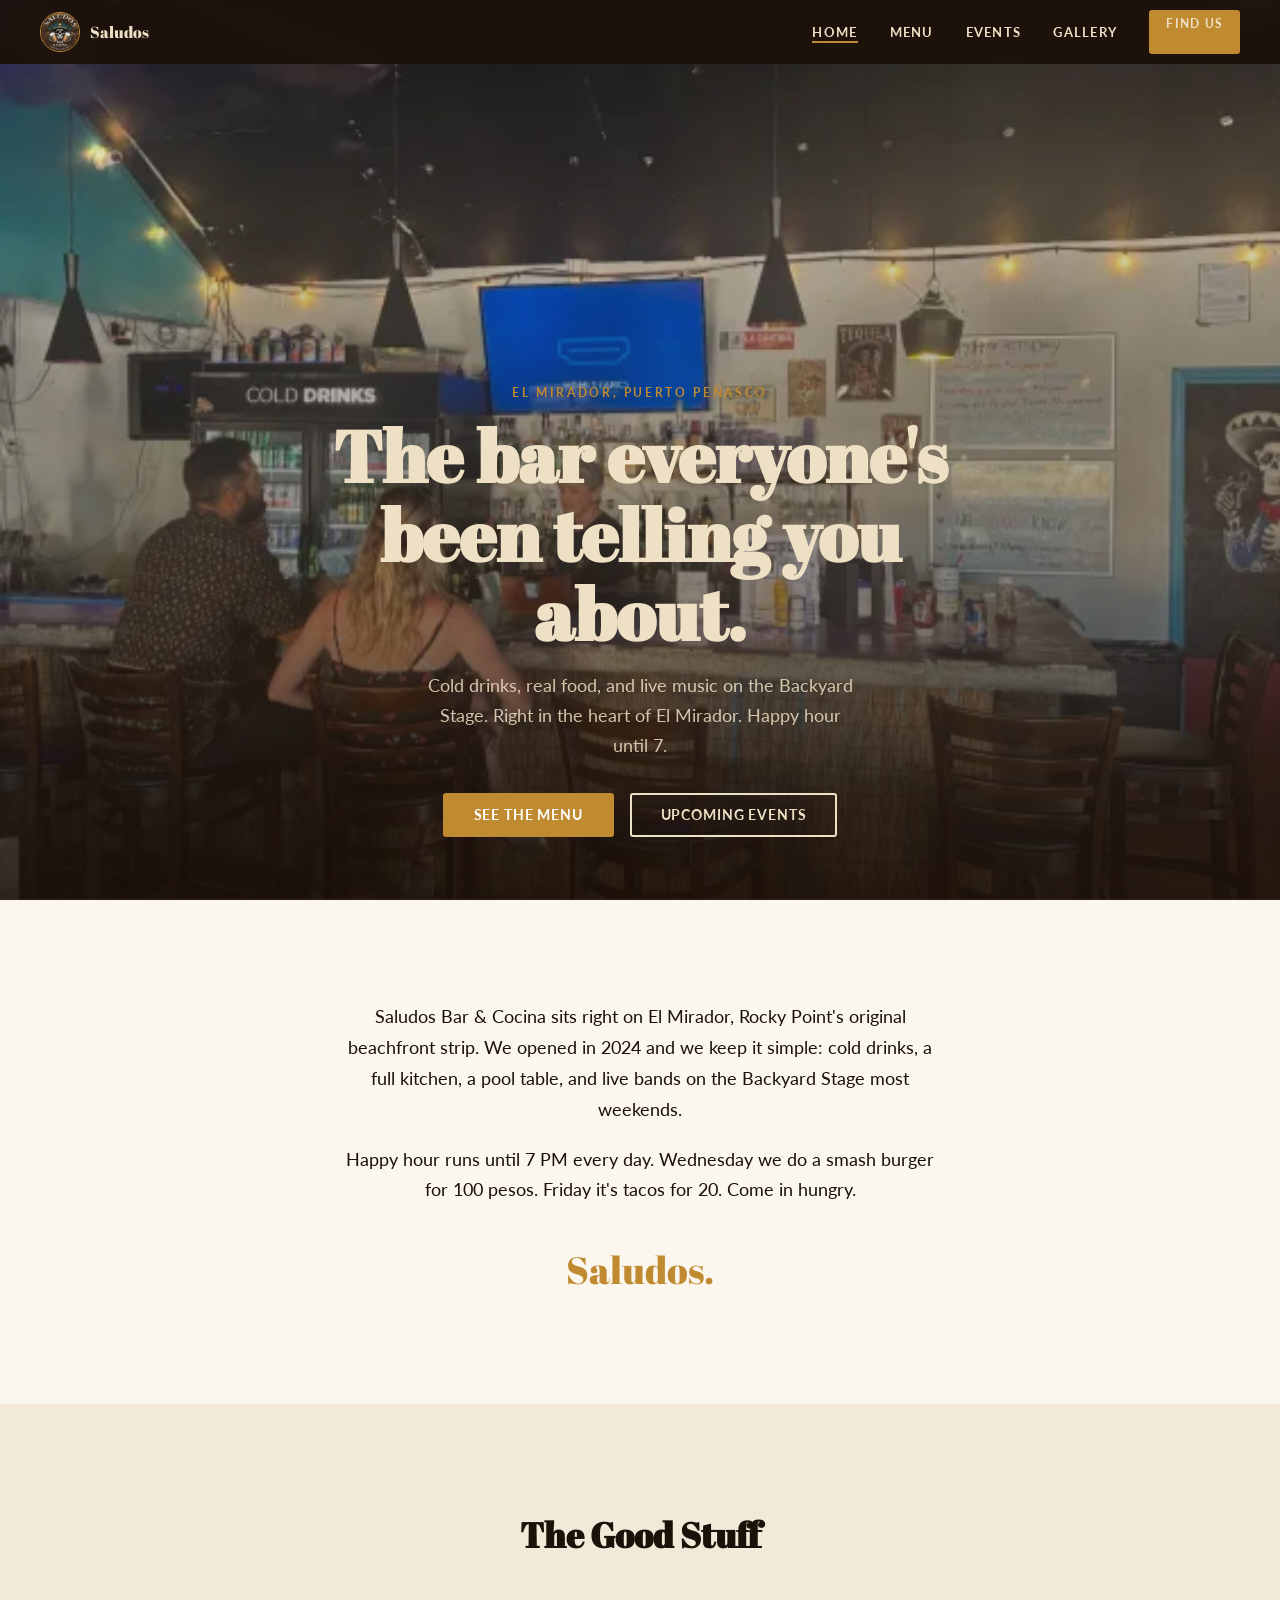
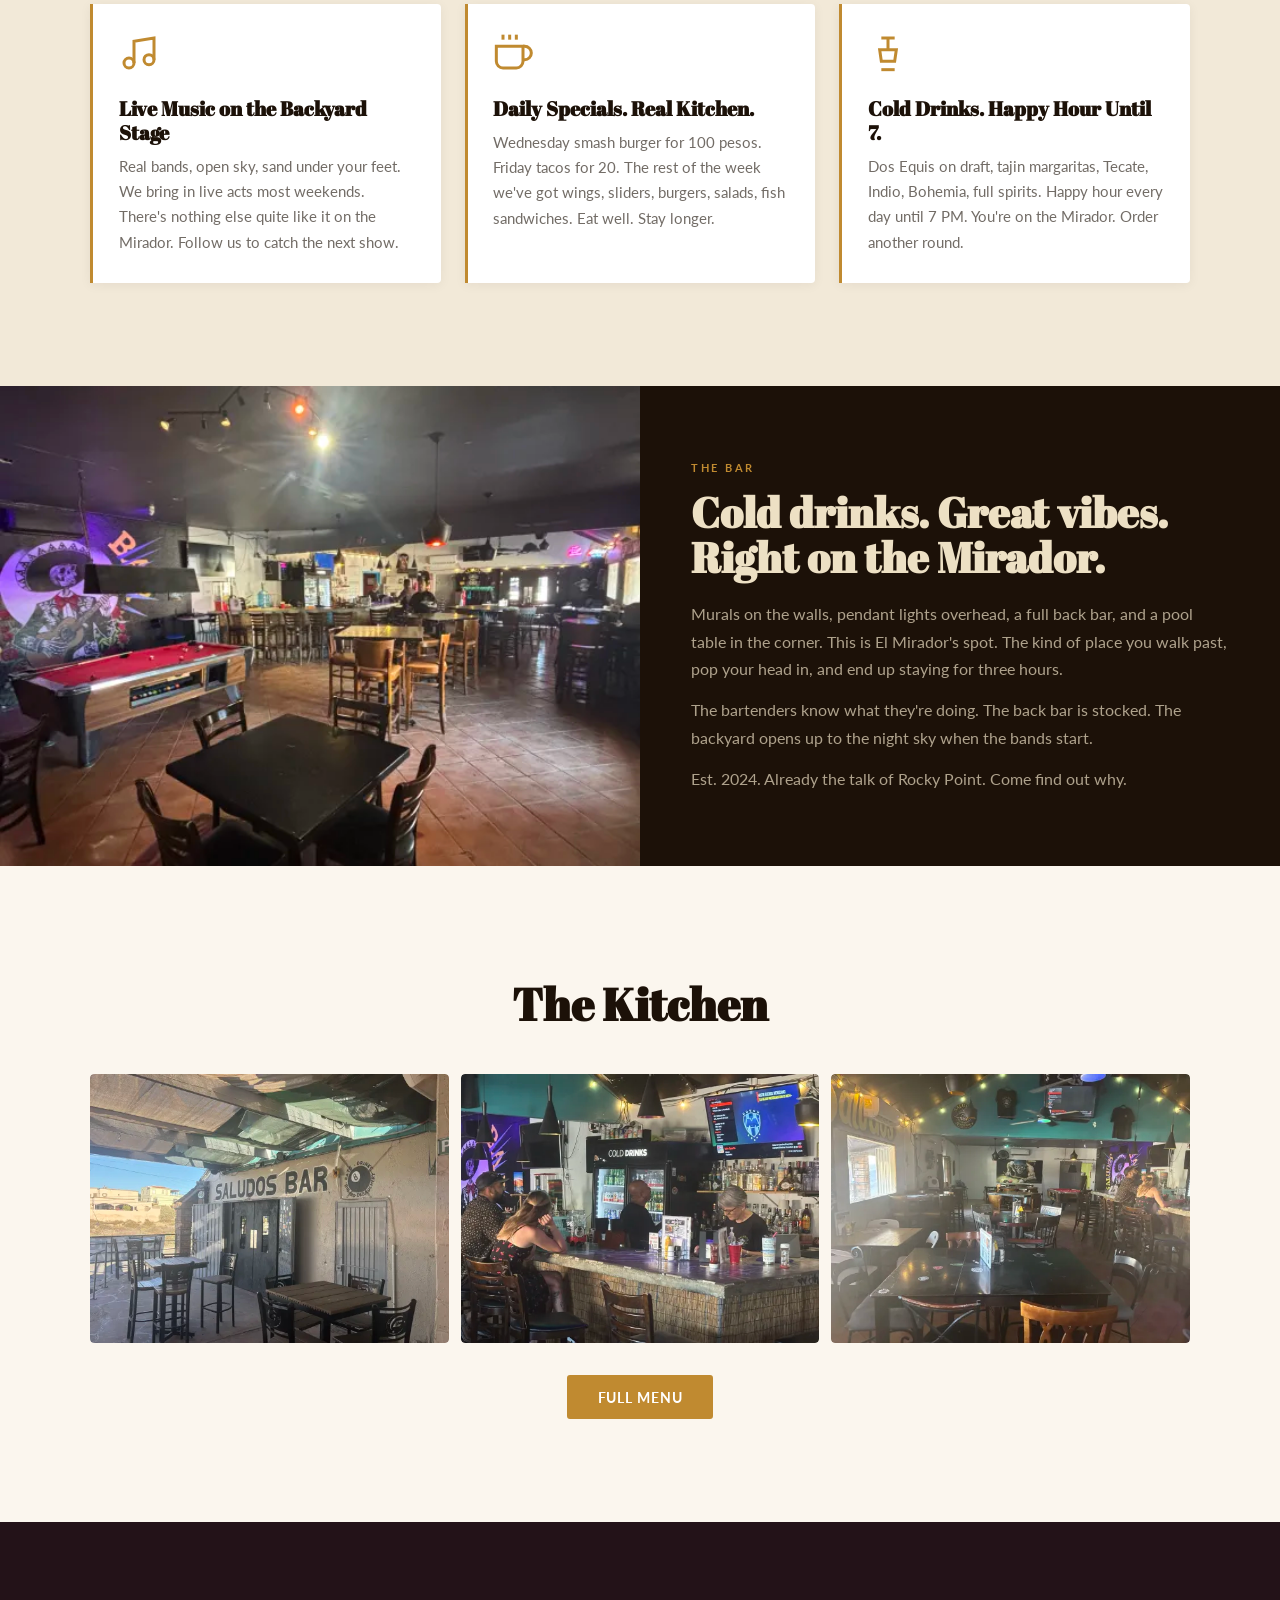
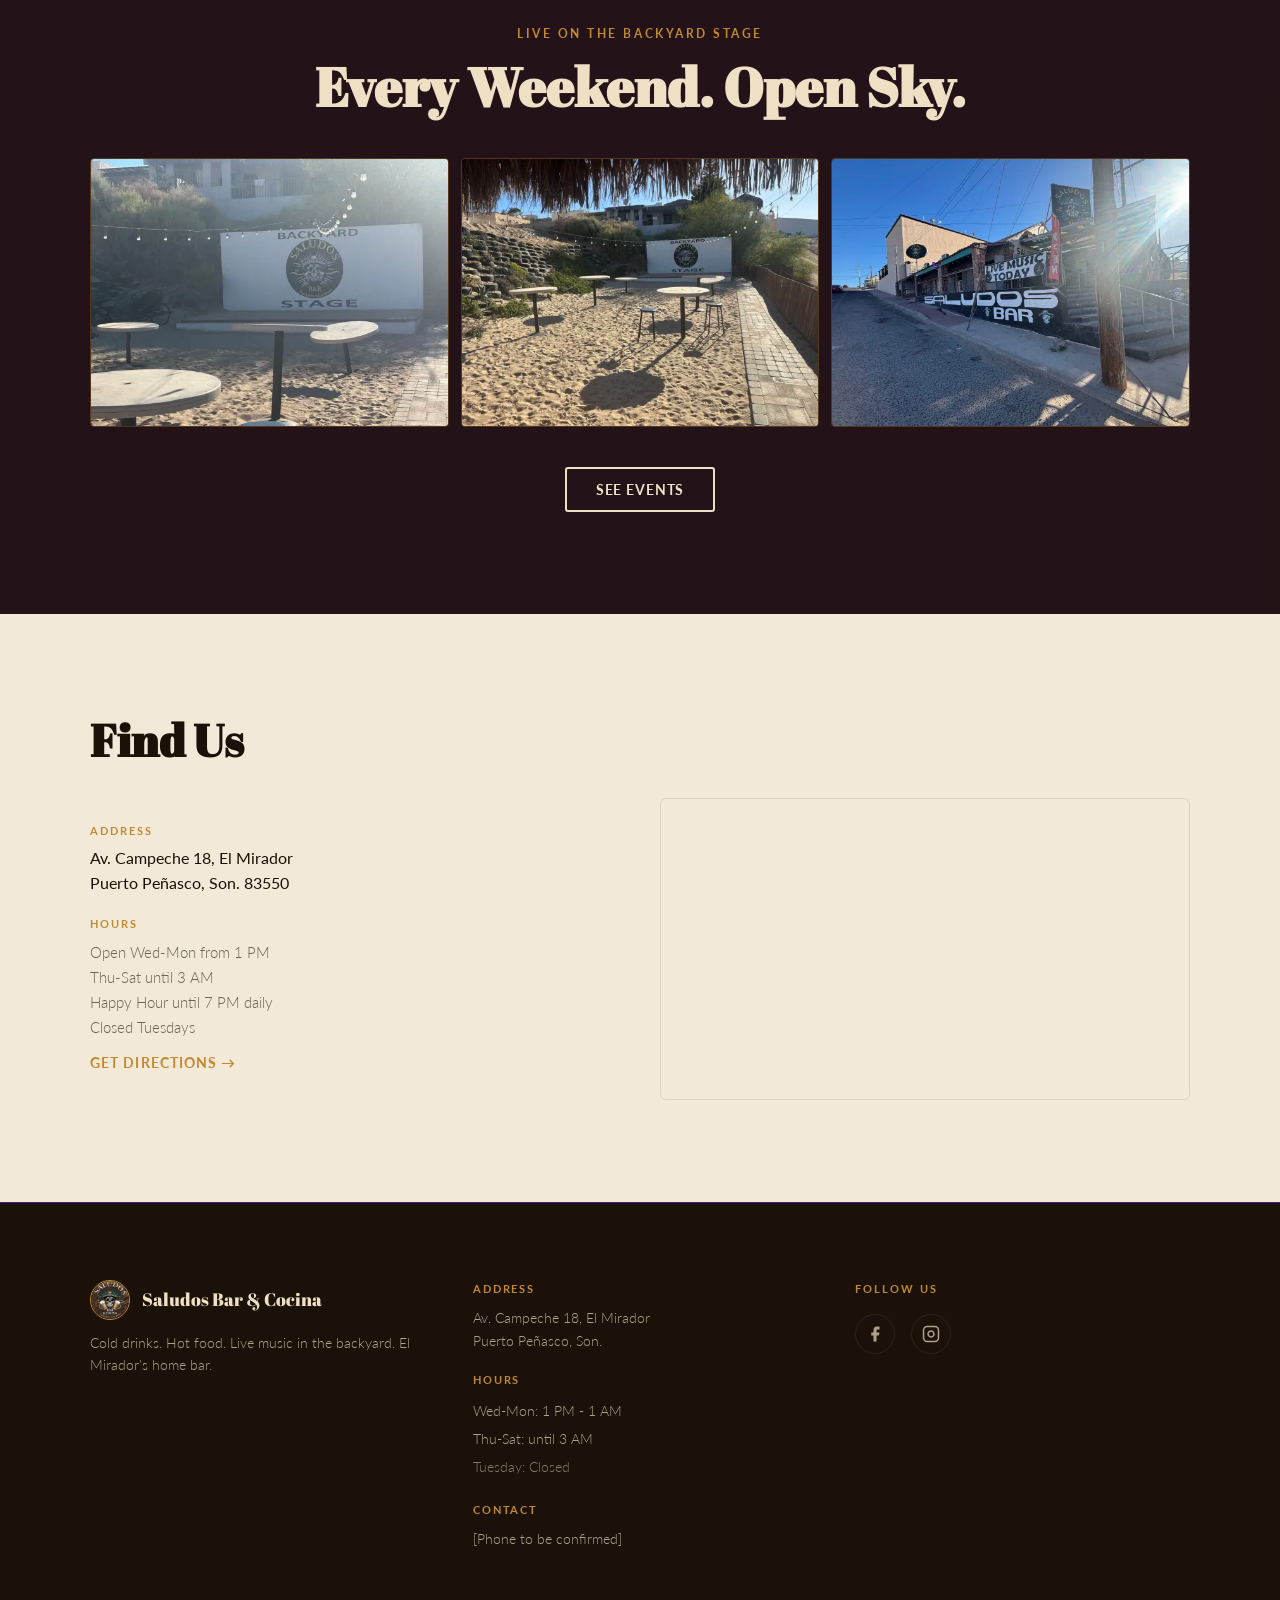
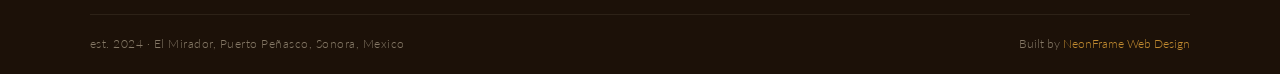
==== index.html @ 5fabf966 "Social links: wire real FB and IG URLs on all pages" ====
﻿<!DOCTYPE html>
<html lang="en">
<head>
  <meta charset="UTF-8">
  <meta name="viewport" content="width=device-width, initial-scale=1.0">
  <title>Saludos Bar &amp; Cocina | Puerto Pe&ntilde;asco</title>
  <meta name="description" content="Rocky Point's bar on El Mirador. Live music on the Backyard Stage, cold drinks, daily food specials, and happy hour until 7 PM. Open Wed-Mon from 1 PM.">

  <!-- Open Graph -->
  <meta property="og:title" content="Saludos Bar &amp; Cocina | Puerto Pe&ntilde;asco">
  <meta property="og:description" content="Cold drinks, real food, and live music in the backyard. El Mirador's best kept secret.">
  <meta property="og:image" content="https://neonframewebdev.github.io/saludos-bar/assets/bar_day.webp">
  <meta property="og:url" content="https://neonframewebdev.github.io/saludos-bar/">
  <meta property="og:type" content="website">

  <!-- Favicon (logo) -->
  <link rel="icon" type="image/jpeg" href="assets/logo.jpg">

  <!-- Google Fonts -->
  <link rel="preconnect" href="https://fonts.googleapis.com">
  <link rel="preconnect" href="https://fonts.gstatic.com" crossorigin>
  <link href="https://fonts.googleapis.com/css2?family=Abril+Fatface&family=Lato:wght@300;400;700&display=swap" rel="stylesheet">

  <link rel="stylesheet" href="css/style.css">
</head>
<body>

  <!-- ============================================================
       PAGE LOADER (home only)
       ============================================================ -->
  <div id="loader" aria-hidden="true">
    <img class="loader__logo" src="assets/logo.jpg" alt="Saludos Bar &amp; Cocina logo">
    <div class="loader__bar-track">
      <div class="loader__bar-fill"></div>
    </div>
  </div>

  <!-- ============================================================
       NAV
       ============================================================ -->
  <header id="navbar" role="banner">
    <div class="nav-inner">
      <a href="index.html" class="nav-logo" aria-label="Saludos Bar &amp; Cocina home">
        <img src="assets/logo.jpg" alt="Saludos logo" width="40" height="40">
        <span class="nav-logo__name">Saludos</span>
      </a>

      <button class="hamburger" id="hamburger" aria-label="Open menu" aria-expanded="false" aria-controls="navLinks">
        <span></span>
        <span></span>
        <span></span>
      </button>

      <ul class="nav-links" id="navLinks" role="list">
        <li><a href="index.html" class="active">Home</a></li>
        <li><a href="menu.html">Menu</a></li>
        <li><a href="events.html">Events</a></li>
        <li><a href="gallery.html">Gallery</a></li>
        <li><a href="find-us.html" class="btn btn--amber">Find Us</a></li>
      </ul>
    </div>
  </header>

  <main>

    <!-- ============================================================
         HERO
         ============================================================ -->
    <section class="hero" aria-label="Hero">
      <div class="hero__bg">
        <img
          src="assets/bar_day.webp"
          alt="Saludos Bar full bar counter in daylight with colorful bottles and warm lighting"
          width="1600"
          height="900"
        >
      </div>
      <div class="hero__overlay" aria-hidden="true"></div>

      <div class="hero__content">
        <span class="hero__eyebrow">El Mirador, Puerto Pe&ntilde;asco</span>
        <h1 class="hero__headline">The bar everyone's been telling you about.</h1>
        <p class="hero__sub">Cold drinks, real food, and live music on the Backyard Stage. Right in the heart of El Mirador. Happy hour until 7.</p>
        <div class="hero__cta-row">
          <a href="menu.html" class="btn btn--amber">See the Menu</a>
          <a href="events.html" class="btn btn--ghost">Upcoming Events</a>
        </div>
      </div>
    </section>

    <!-- ============================================================
         INTRO
         ============================================================ -->
    <section class="intro-section section" aria-label="About Saludos">
      <div class="wrap">
        <p class="intro__text appear">
          Saludos Bar &amp; Cocina sits right on El Mirador, Rocky Point's original beachfront strip. We opened in 2024 and we keep it simple: cold drinks, a full kitchen, a pool table, and live bands on the Backyard Stage most weekends.
        </p>
        <p class="intro__text appear d-1">
          Happy hour runs until 7 PM every day. Wednesday we do a smash burger for 100 pesos. Friday it's tacos for 20. Come in hungry.
        </p>
        <span class="intro__toast appear d-2">Saludos.</span>
      </div>
    </section>

    <!-- ============================================================
         FEATURES STRIP: "The Good Stuff"
         ============================================================ -->
    <section class="features-section section grain" aria-label="What we offer">
      <div class="wrap">
        <h2 class="features-section__heading appear">The Good Stuff</h2>
        <div class="features-grid">

          <div class="feature-card appear d-1">
            <svg class="feature-card__icon" viewBox="0 0 24 24" fill="none" stroke="currentColor" stroke-width="1.8" aria-hidden="true">
              <path d="M9 18V5l12-2v13"/>
              <circle cx="6" cy="18" r="3"/>
              <circle cx="18" cy="16" r="3"/>
            </svg>
            <h3 class="feature-card__title">Live Music on the Backyard Stage</h3>
            <p class="feature-card__text">Real bands, open sky, sand under your feet. We bring in live acts most weekends. There's nothing else quite like it on the Mirador. Follow us to catch the next show.</p>
          </div>

          <div class="feature-card appear d-2">
            <svg class="feature-card__icon" viewBox="0 0 24 24" fill="none" stroke="currentColor" stroke-width="1.8" aria-hidden="true">
              <path d="M18 8h1a4 4 0 0 1 0 8h-1"/>
              <path d="M2 8h16v9a4 4 0 0 1-4 4H6a4 4 0 0 1-4-4V8z"/>
              <line x1="6" y1="1" x2="6" y2="4"/>
              <line x1="10" y1="1" x2="10" y2="4"/>
              <line x1="14" y1="1" x2="14" y2="4"/>
            </svg>
            <h3 class="feature-card__title">Daily Specials. Real Kitchen.</h3>
            <p class="feature-card__text">Wednesday smash burger for 100 pesos. Friday tacos for 20. The rest of the week we've got wings, sliders, burgers, salads, fish sandwiches. Eat well. Stay longer.</p>
          </div>

          <div class="feature-card appear d-3">
            <svg class="feature-card__icon" viewBox="0 0 24 24" fill="none" stroke="currentColor" stroke-width="1.8" aria-hidden="true">
              <path d="M8 22H16"/>
              <path d="M7 10h10l-1 7H8L7 10z"/>
              <path d="M12 10V3"/>
              <path d="M8 3h8"/>
            </svg>
            <h3 class="feature-card__title">Cold Drinks. Happy Hour Until 7.</h3>
            <p class="feature-card__text">Dos Equis on draft, tajin margaritas, Tecate, Indio, Bohemia, full spirits. Happy hour every day until 7 PM. You're on the Mirador. Order another round.</p>
          </div>

        </div>
      </div>
    </section>

    <!-- ============================================================
         ATMOSPHERE: Two-column split
         ============================================================ -->
    <section class="atmosphere-section" aria-label="The bar">
      <div class="atmosphere-grid">
        <div class="atmosphere-photo">
          <img
            src="assets/interior_dark.webp"
            alt="Interior of Saludos Bar with Day of the Dead mural, red pool table, and full bar"
            width="900"
            height="700"
            loading="lazy"
          >
        </div>
        <div class="atmosphere-text">
          <span class="atmosphere-text__overline">The Bar</span>
          <h2 class="atmosphere-text__heading appear">Cold drinks. Great vibes. Right on the Mirador.</h2>
          <p class="appear">Murals on the walls, pendant lights overhead, a full back bar, and a pool table in the corner. This is El Mirador's spot. The kind of place you walk past, pop your head in, and end up staying for three hours.</p>
          <p class="appear d-1">The bartenders know what they're doing. The back bar is stocked. The backyard opens up to the night sky when the bands start.</p>
          <p class="appear d-2">Est. 2024. Already the talk of Rocky Point. Come find out why.</p>
        </div>
      </div>
    </section>

    <!-- ============================================================
         FOOD PREVIEW: "The Kitchen"
         ============================================================ -->
    <section class="food-preview-section section" aria-label="Food preview">
      <div class="wrap">
        <h2 class="food-preview-section__heading appear">The Kitchen</h2>
        <div class="food-preview-grid">
          <div class="food-card appear d-1">
            <div class="food-card__img-wrap">
              <img
                src="assets/patio_covered.webp"
                alt="Covered outdoor patio seating at Saludos Bar"
                loading="lazy"
                width="600"
                height="450"
              >
            </div>
          </div>
          <div class="food-card appear d-2">
            <div class="food-card__img-wrap">
              <img
                src="assets/bar_night.webp"
                alt="Saludos Bar counter busy at night"
                loading="lazy"
                width="600"
                height="450"
              >
            </div>
          </div>
          <div class="food-card appear d-3">
            <div class="food-card__img-wrap">
              <img
                src="assets/interior_main.webp"
                alt="Saludos Bar dining area with tables and bar"
                loading="lazy"
                width="600"
                height="450"
              >
            </div>
          </div>
        </div>
        <div class="food-preview-cta appear">
          <a href="menu.html" class="btn btn--amber">Full Menu</a>
        </div>
      </div>
    </section>

    <!-- ============================================================
         LIVE MUSIC TEASER
         ============================================================ -->
    <section class="music-teaser-section section" aria-label="Live music">
      <div class="wrap">
        <span class="music-teaser__overline">Live on the Backyard Stage</span>
        <h2 class="music-teaser__heading appear">Every Weekend. Open Sky.</h2>
        <div class="music-photo-row">
          <div class="music-photo-row__item appear d-1">
            <img
              src="assets/backyard_sign.webp"
              alt="Saludos Backyard Stage sign with string lights"
              loading="lazy"
              width="600"
              height="450"
            >
          </div>
          <div class="music-photo-row__item appear d-2">
            <img
              src="assets/backyard_stage.webp"
              alt="Saludos Backyard Stage with sand, tables, and stage area"
              loading="lazy"
              width="600"
              height="450"
            >
          </div>
          <div class="music-photo-row__item appear d-3">
            <img
              src="assets/exterior_street.webp"
              alt="Saludos Bar exterior with Live Music Today sign"
              loading="lazy"
              width="600"
              height="450"
            >
          </div>
        </div>
        <div class="music-teaser__cta">
          <a href="events.html" class="btn btn--ghost">See Events</a>
        </div>
      </div>
    </section>

    <!-- ============================================================
         FIND US STRIP (home page compact version)
         ============================================================ -->
    <section class="find-strip-section section" aria-label="Location and hours">
      <div class="wrap">
        <h2 class="section-heading appear" style="margin-bottom:2rem;">Find Us</h2>
        <div class="find-strip-grid">
          <div class="appear">
            <span class="find-strip__info-label">Address</span>
            <p class="find-strip__address">
              Av. Campeche 18, El Mirador<br>
              Puerto Pe&ntilde;asco, Son. 83550
            </p>
            <span class="find-strip__info-label">Hours</span>
            <p class="find-strip__hours">
              Open Wed-Mon from 1 PM<br>
              Thu-Sat until 3 AM<br>
              Happy Hour until 7 PM daily<br>
              Closed Tuesdays
            </p>
            <a
              href="https://www.google.com/maps/search/?api=1&query=Av.+Campeche+18+Puerto+Pe%C3%B1asco+Sonora"
              class="find-strip__directions"
              target="_blank"
              rel="noopener noreferrer"
            >Get Directions &rarr;</a>
          </div>
          <div class="appear d-1">
            <div class="find-strip__map-wrap">
              <iframe
                src="https://www.google.com/maps/embed?pb=!1m18!1m12!1m3!1d3594.123456789!2d-113.5399!3d31.3044!2m3!1f0!2f0!3f0!3m2!1i1024!2i768!4f13.1!3m3!1m2!1s0x86ce870ab1a5b4a9%3A0x1234567890abcdef!2sAv.%20Campeche%2018%2C%20Teresa%20de%20Mier%2C%2083550%20Puerto%20Pe%C3%B1asco%2C%20Son.!5e0!3m2!1sen!2smx!4v1234567890"
                allowfullscreen=""
                loading="lazy"
                referrerpolicy="no-referrer-when-downgrade"
                title="Saludos Bar &amp; Cocina location map"
              ></iframe>
            </div>
          </div>
        </div>
      </div>
    </section>

  </main>

  <!-- ============================================================
       FOOTER
       ============================================================ -->
  <footer class="site-footer" role="contentinfo">
    <div class="wrap">
      <div class="footer-grid">

        <!-- Brand -->
        <div class="footer-brand">
          <div class="footer-brand__logo-row">
            <img src="assets/logo.jpg" alt="Saludos Bar &amp; Cocina logo" width="40" height="40">
            <span class="footer-brand__name">Saludos Bar &amp; Cocina</span>
          </div>
          <p class="footer-brand__tagline">Cold drinks. Hot food. Live music in the backyard. El Mirador's home bar.</p>
        </div>

        <!-- Info -->
        <div class="footer-info">
          <span class="footer-info__label">Address</span>
          <p class="footer-info__text">Av. Campeche 18, El Mirador<br>Puerto Pe&ntilde;asco, Son.</p>

          <span class="footer-info__label">Hours</span>
          <ul class="footer-info__hours-list">
            <li>Wed-Mon: 1 PM - 1 AM</li>
            <li>Thu-Sat: until 3 AM</li>
            <li class="closed">Tuesday: Closed</li>
          </ul>

          <span class="footer-info__label">Contact</span>
          <p class="footer-info__text">[Phone to be confirmed]</p>
        </div>

        <!-- Social -->
        <div class="footer-social">
          <span class="footer-social__label">Follow Us</span>
          <div class="footer-social__links">
            <a href="https://www.facebook.com/saludospenascomx/" class="footer-social__link" aria-label="Facebook" target="_blank" rel="noopener noreferrer">
              <svg viewBox="0 0 24 24" fill="currentColor" aria-hidden="true">
                <path d="M18 2h-3a5 5 0 0 0-5 5v3H7v4h3v8h4v-8h3l1-4h-4V7a1 1 0 0 1 1-1h3z"/>
              </svg>
            </a>
            <a href="https://www.instagram.com/saludosbarpenasco/" class="footer-social__link" aria-label="Instagram" target="_blank" rel="noopener noreferrer">
              <svg viewBox="0 0 24 24" fill="none" stroke="currentColor" stroke-width="2" aria-hidden="true">
                <rect x="2" y="2" width="20" height="20" rx="5" ry="5"/>
                <path d="M16 11.37A4 4 0 1 1 12.63 8 4 4 0 0 1 16 11.37z"/>
                <line x1="17.5" y1="6.5" x2="17.51" y2="6.5"/>
              </svg>
            </a>
          </div>
        </div>

      </div>

      <div class="footer-bottom">
        <span class="footer-bottom__copy">est. 2024 &middot; El Mirador, Puerto Pe&ntilde;asco, Sonora, Mexico</span>
        <span class="footer-bottom__built">Built by <a href="https://neonframewebdesign.com" target="_blank" rel="noopener noreferrer">NeonFrame Web Design</a></span>
      </div>
    </div>
  </footer>

  <script src="js/main.js"></script>
</body>
</html>
---- css/style.css ----
/* ================================================================
   SALUDOS BAR & COCINA — style.css
   Puerto Peñasco, Sonora
   Warm, bright, unpretentious. Rooftop live music venue.
   Mobile-first. 320px -> 1440px+.
   ================================================================ */

/* ── DESIGN TOKENS ──────────────────────────────────────────── */

:root {
  /* Brand palette */
  --amber:        #C08A30;
  --amber-bright: #D4A044;
  --bg:           #1C1108;   /* dark — hero, footer, nav, atmosphere */
  --bg-light:     #FBF6EE;   /* warm cream — body, content sections  */
  --bg-card:      rgba(28, 17, 8, 0.85);
  --purple:       #4A2070;
  --purple-light: #7B3DB5;
  --cream:        #EDE0C4;   /* text on dark backgrounds             */
  --cream-dim:    rgba(237, 224, 196, 0.70);
  --cream-faint:  rgba(237, 224, 196, 0.50);
  --text-dark:    #1C1108;   /* body text on light backgrounds       */
  --text-muted:   rgba(28, 17, 8, 0.62);
  --border-light: rgba(28, 17, 8, 0.10);
  --red:          #C0392B;
  --border:       rgba(237, 224, 196, 0.08);

  /* Typography */
  --f-display:    'Abril Fatface', Georgia, serif;
  --f-body:       'Lato', system-ui, sans-serif;

  /* Spacing */
  --wrap-max:     1180px;
  --section-py:   clamp(4rem, 8vw, 7rem);
}

/* ── RESET ──────────────────────────────────────────────────── */

*, *::before, *::after {
  margin: 0;
  padding: 0;
  box-sizing: border-box;
}

html {
  scroll-behavior: smooth;
  scroll-padding-top: 72px;
  background: var(--bg-light);
}

body {
  font-family: var(--f-body);
  font-weight: 400;
  background: var(--bg-light);
  color: var(--text-dark);
  line-height: 1.65;
  -webkit-font-smoothing: antialiased;
  text-rendering: optimizeLegibility;
  overflow-x: hidden;
  opacity: 0;
  animation: page-fade-in 0.3s ease 0.05s forwards;
}

@keyframes page-fade-in {
  to { opacity: 1; }
}

img { max-width: 100%; height: auto; display: block; }

a { color: var(--amber); text-decoration: none; transition: color 0.2s; }
a:hover { color: var(--text-dark); }

/* ── COMMON PATTERNS ───────────────────────────────────────── */

.wrap {
  width: 100%;
  max-width: var(--wrap-max);
  margin: 0 auto;
  padding: 0 clamp(1.2rem, 4vw, 2.5rem);
}

.section {
  padding: var(--section-py) 0;
  position: relative;
}

/* CSS noise grain overlay */
.grain::before {
  content: '';
  position: absolute;
  inset: 0;
  background-image: url("data:image/svg+xml,%3Csvg viewBox='0 0 256 256' xmlns='http://www.w3.org/2000/svg'%3E%3Cfilter id='n'%3E%3CfeTurbulence type='fractalNoise' baseFrequency='0.85' numOctaves='4' stitchTiles='stitch'/%3E%3CfeColorMatrix values='0 0 0 0 1  0 0 0 0 1  0 0 0 0 1  0 0 0 0.5 0'/%3E%3C/filter%3E%3Crect width='100%25' height='100%25' filter='url(%23n)'/%3E%3C/svg%3E");
  background-size: 220px 220px;
  opacity: 0.035;
  mix-blend-mode: overlay;
  pointer-events: none;
  z-index: 1;
}

.grain > * { position: relative; z-index: 2; }

/* ── SCROLL REVEAL ──────────────────────────────────────────── */

.appear {
  opacity: 0;
  transform: translateY(24px);
  transition: opacity 0.55s ease, transform 0.55s ease;
}

.appear.is-visible {
  opacity: 1;
  transform: translateY(0);
}

.d-1 { transition-delay: 0.08s; }
.d-2 { transition-delay: 0.16s; }
.d-3 { transition-delay: 0.24s; }

/* ── BUTTONS ────────────────────────────────────────────────── */

.btn {
  display: inline-block;
  font-family: var(--f-body);
  font-weight: 700;
  font-size: 0.9rem;
  letter-spacing: 0.06em;
  text-transform: uppercase;
  padding: 0.8em 2em;
  border-radius: 3px;
  cursor: pointer;
  transition: background 0.2s ease, color 0.2s ease, border-color 0.2s ease;
  min-height: 44px;
  line-height: 1.2;
  text-align: center;
}

.btn--amber {
  background: var(--amber);
  color: #fff;
  border: 2px solid var(--amber);
}

.btn--amber:hover {
  background: var(--amber-bright);
  border-color: var(--amber-bright);
  color: #fff;
}

.btn--ghost {
  background: transparent;
  color: var(--cream);
  border: 2px solid var(--cream);
}

.btn--ghost:hover {
  background: rgba(237, 224, 196, 0.08);
  color: var(--cream);
}

/* Ghost button on light backgrounds */
.btn--ghost-dark {
  background: transparent;
  color: var(--text-dark);
  border: 2px solid var(--text-dark);
}

.btn--ghost-dark:hover {
  background: rgba(28, 17, 8, 0.06);
  color: var(--text-dark);
}

/* ── PAGE LOADER (index.html only) ─────────────────────────── */

#loader {
  position: fixed;
  inset: 0;
  background: var(--bg);
  display: flex;
  flex-direction: column;
  align-items: center;
  justify-content: center;
  gap: 2rem;
  z-index: 9999;
  transition: opacity 0.4s ease;
}

#loader.done {
  opacity: 0;
  pointer-events: none;
}

.loader__logo {
  width: 120px;
  height: 120px;
  border-radius: 50%;
  border: 2px solid var(--amber);
  object-fit: cover;
  opacity: 0;
  animation: loader-logo-in 0.4s ease 0.15s forwards;
}

@keyframes loader-logo-in {
  to { opacity: 1; }
}

.loader__bar-track {
  width: 160px;
  height: 2px;
  background: rgba(192, 138, 48, 0.2);
  border-radius: 2px;
  overflow: hidden;
}

.loader__bar-fill {
  height: 100%;
  width: 0;
  background: var(--amber);
  border-radius: 2px;
  animation: loader-bar 0.8s ease 0.3s forwards;
}

@keyframes loader-bar {
  to { width: 100%; }
}


/* ================================================================
   NAV
   ================================================================ */

#navbar {
  position: fixed;
  inset: 0 0 auto 0;
  z-index: 500;
  height: 64px;
  background: rgba(28, 17, 8, 0.92);
  backdrop-filter: blur(12px);
  -webkit-backdrop-filter: blur(12px);
  border-bottom: 1px solid transparent;
  transition: background 0.3s, border-color 0.3s;
}

#navbar.scrolled {
  background: rgba(28, 17, 8, 0.97);
  border-bottom-color: var(--border);
}

.nav-inner {
  max-width: 1280px;
  margin: 0 auto;
  padding: 0 clamp(1.2rem, 4vw, 2.5rem);
  height: 100%;
  display: flex;
  align-items: center;
  justify-content: space-between;
  gap: 1.5rem;
}

/* Logo mark */
.nav-logo {
  display: flex;
  align-items: center;
  gap: 0.65rem;
  flex-shrink: 0;
}

.nav-logo img {
  width: 40px;
  height: 40px;
  border-radius: 50%;
  border: 1px solid var(--amber);
  object-fit: cover;
  display: block;
}

.nav-logo__name {
  font-family: var(--f-display);
  font-size: 1rem;
  color: var(--cream);
  white-space: nowrap;
  line-height: 1;
}

/* Desktop links */
.nav-links {
  list-style: none;
  display: flex;
  align-items: center;
  gap: clamp(1.2rem, 2.5vw, 2rem);
}

.nav-links a {
  font-family: var(--f-body);
  font-weight: 700;
  font-size: 0.8rem;
  letter-spacing: 0.1em;
  text-transform: uppercase;
  color: var(--cream);
  position: relative;
  padding-bottom: 3px;
  transition: color 0.2s;
}

.nav-links a::after {
  content: '';
  position: absolute;
  inset: auto 0 0 0;
  height: 2px;
  background: var(--amber);
  transform-origin: right;
  transform: scaleX(0);
  transition: transform 0.25s ease;
}

.nav-links a:hover {
  color: var(--amber);
}

.nav-links a.active {
  color: var(--cream);
}

.nav-links a.active::after {
  transform: scaleX(1);
  transform-origin: left;
}

.nav-links .btn--amber {
  padding: 0.45em 1.2em;
  font-size: 0.78rem;
}

/* Hamburger */
.hamburger {
  display: none;
  flex-direction: column;
  gap: 5px;
  background: none;
  border: none;
  cursor: pointer;
  padding: 8px;
  min-width: 44px;
  min-height: 44px;
  align-items: center;
  justify-content: center;
}

.hamburger span {
  display: block;
  width: 24px;
  height: 2px;
  background: var(--cream);
  transition: transform 0.3s, opacity 0.3s;
}

.hamburger.active span:nth-child(1) { transform: translateY(7px) rotate(45deg); }
.hamburger.active span:nth-child(2) { opacity: 0; }
.hamburger.active span:nth-child(3) { transform: translateY(-7px) rotate(-45deg); }

/* Mobile nav */
@media (max-width: 767px) {
  #navbar { height: 56px; }

  .hamburger { display: flex; }

  .nav-logo__name { display: none; }

  .nav-links {
    position: absolute;
    top: 56px;
    left: 0;
    right: 0;
    background: var(--bg);
    flex-direction: column;
    gap: 0;
    padding: 0;
    max-height: 0;
    overflow: hidden;
    transition: max-height 0.35s ease, padding 0.35s ease;
    border-bottom: 1px solid var(--border);
  }

  .nav-links.open {
    max-height: 440px;
    padding: 0.5rem 0 1rem;
  }

  .nav-links li {
    width: 100%;
    text-align: center;
  }

  .nav-links a {
    display: block;
    padding: 0.9rem 1.5rem;
    font-size: 0.9rem;
    min-height: 48px;
    line-height: 48px;
    padding-top: 0;
    padding-bottom: 0;
  }

  .nav-links a::after { display: none; }

  .nav-links .btn--amber {
    margin: 0.5rem auto 0;
    display: inline-block;
    line-height: 1.2;
    min-height: 44px;
    padding: 0.75em 2em;
  }
}


/* ================================================================
   HERO (index.html)
   ================================================================ */

.hero {
  position: relative;
  height: 100vh;
  min-height: 560px;
  overflow: hidden;
  isolation: isolate;
  display: flex;
  align-items: flex-end;
  justify-content: center;
  padding-bottom: clamp(3rem, 7vh, 6rem);
}

.hero__bg {
  position: absolute;
  inset: 0;
  z-index: 0;
}

.hero__bg img {
  width: 100%;
  height: 100%;
  object-fit: cover;
  object-position: center 30%;
  will-change: transform;
}

.hero__overlay {
  position: absolute;
  inset: 0;
  z-index: 1;
  background: linear-gradient(
    to top,
    rgba(28, 17, 8, 0.88) 0%,
    rgba(28, 17, 8, 0.45) 40%,
    rgba(28, 17, 8, 0.15) 80%,
    transparent 100%
  );
  pointer-events: none;
}

.hero__content {
  position: relative;
  z-index: 2;
  text-align: center;
  max-width: 720px;
  padding: 0 clamp(1.2rem, 4vw, 2.5rem);
}

.hero__eyebrow {
  font-family: var(--f-body);
  font-weight: 700;
  font-size: 0.75rem;
  letter-spacing: 0.22em;
  text-transform: uppercase;
  color: var(--amber);
  margin-bottom: 0.8rem;
  display: block;
}

.hero__headline {
  font-family: var(--f-display);
  font-size: clamp(2.8rem, 8vw, 4.5rem);
  line-height: 1.1;
  color: var(--cream);
  margin-bottom: 1rem;
}

.hero__sub {
  font-family: var(--f-body);
  font-weight: 400;
  font-size: clamp(1rem, 2vw, 1.15rem);
  color: rgba(237, 224, 196, 0.85);
  margin-bottom: 2rem;
  max-width: 44ch;
  margin-left: auto;
  margin-right: auto;
}

.hero__cta-row {
  display: flex;
  flex-wrap: wrap;
  gap: 1rem;
  justify-content: center;
}

@media (max-width: 479px) {
  .hero__cta-row .btn {
    width: 100%;
  }
}


/* ================================================================
   HERO BAND (interior pages: 40vh or 30vh)
   ================================================================ */

.hero-band {
  position: relative;
  overflow: hidden;
  isolation: isolate;
  display: flex;
  align-items: center;
  justify-content: center;
  text-align: center;
  padding-top: 64px; /* nav offset */
}

.hero-band--photo { height: 40vh; min-height: 280px; }
.hero-band--flat  { height: 30vh; min-height: 220px; }

.hero-band__bg {
  position: absolute;
  inset: 0;
  z-index: 0;
}

.hero-band__bg img {
  width: 100%;
  height: 100%;
  object-fit: cover;
}

.hero-band__overlay {
  position: absolute;
  inset: 0;
  z-index: 1;
  background: linear-gradient(
    to top,
    rgba(28, 17, 8, 0.82) 0%,
    rgba(28, 17, 8, 0.48) 50%,
    rgba(28, 17, 8, 0.28) 100%
  );
  pointer-events: none;
}

.hero-band__content {
  position: relative;
  z-index: 2;
  padding: 0 clamp(1.2rem, 4vw, 2.5rem);
}

.hero-band__title {
  font-family: var(--f-display);
  font-size: clamp(2.2rem, 6vw, 3.5rem);
  color: var(--cream);
  line-height: 1.1;
  margin-bottom: 0.5rem;
}

.hero-band__sub {
  font-family: var(--f-body);
  font-weight: 300;
  font-size: 0.9rem;
  letter-spacing: 0.12em;
  text-transform: uppercase;
  color: var(--amber);
}

/* Flat hero band (Find Us) */
.hero-band--flat {
  background: var(--bg);
}

.hero-band--flat .hero-band__title {
  padding-top: 0;
}


/* ================================================================
   SECTION: INTRO (home)
   ================================================================ */

.intro-section {
  background: var(--bg-light);
  text-align: center;
}

.intro-section .wrap {
  max-width: 680px;
}

.intro__text {
  font-family: var(--f-body);
  font-weight: 400;
  font-size: clamp(1rem, 1.6vw, 1.1rem);
  color: var(--text-dark);
  line-height: 1.75;
  margin-bottom: 1.2rem;
}

.intro__toast {
  font-family: var(--f-display);
  font-size: clamp(1.8rem, 4vw, 2.4rem);
  color: var(--amber);
  margin-top: 2rem;
  display: block;
}


/* ================================================================
   SECTION: FEATURES STRIP ("The Good Stuff")
   ================================================================ */

.features-section {
  background: #F2E9D8;
}

.features-section__heading {
  font-family: var(--f-display);
  font-size: clamp(1.6rem, 3.5vw, 2.2rem);
  color: var(--text-dark);
  text-align: center;
  margin-bottom: 2.5rem;
}

.features-grid {
  display: grid;
  grid-template-columns: 1fr;
  gap: 1.5rem;
}

@media (min-width: 768px) {
  .features-grid {
    grid-template-columns: repeat(3, 1fr);
  }
}

.feature-card {
  background: #fff;
  border-left: 3px solid var(--amber);
  padding: 1.8rem 1.6rem;
  border-radius: 0 4px 4px 0;
  box-shadow: 0 2px 12px rgba(28,17,8,0.06);
}

.feature-card:hover {
  border-left-color: var(--amber-bright);
}

.feature-card__icon {
  width: 40px;
  height: 40px;
  margin-bottom: 1rem;
  color: var(--amber);
}

.feature-card__title {
  font-family: var(--f-display);
  font-size: 1.25rem;
  color: var(--text-dark);
  margin-bottom: 0.6rem;
  line-height: 1.2;
}

.feature-card__text {
  font-family: var(--f-body);
  font-weight: 400;
  font-size: 0.95rem;
  color: var(--text-muted);
  line-height: 1.65;
}


/* ================================================================
   SECTION: ATMOSPHERE SPLIT (home) — stays dark
   ================================================================ */

.atmosphere-section {
  background: var(--bg);
}

.atmosphere-grid {
  display: grid;
  grid-template-columns: 1fr;
  gap: 0;
}

@media (min-width: 768px) {
  .atmosphere-grid {
    grid-template-columns: 1fr 1fr;
    align-items: stretch;
  }
}

.atmosphere-photo {
  overflow: hidden;
  position: relative;
}

.atmosphere-photo img {
  width: 100%;
  height: 280px;
  object-fit: cover;
  filter: saturate(1.1);
  display: block;
}

@media (min-width: 768px) {
  .atmosphere-photo img {
    height: 100%;
    min-height: 420px;
  }
}

.atmosphere-text {
  background: var(--bg);
  padding: clamp(2.5rem, 5vw, 4rem) clamp(1.5rem, 4vw, 3.5rem);
  display: flex;
  flex-direction: column;
  justify-content: center;
}

.atmosphere-text__overline {
  font-family: var(--f-body);
  font-weight: 700;
  font-size: 0.7rem;
  letter-spacing: 0.22em;
  text-transform: uppercase;
  color: var(--amber);
  margin-bottom: 0.75rem;
  display: block;
}

.atmosphere-text__heading {
  font-family: var(--f-display);
  font-size: clamp(1.8rem, 3.5vw, 2.6rem);
  color: var(--cream);
  line-height: 1.1;
  margin-bottom: 1.2rem;
}

.atmosphere-text p {
  font-family: var(--f-body);
  font-weight: 400;
  font-size: clamp(0.95rem, 1.4vw, 1rem);
  color: var(--cream-dim);
  line-height: 1.7;
  margin-bottom: 0.9rem;
}

.atmosphere-text p:last-child { margin-bottom: 0; }


/* ================================================================
   SECTION: FOOD PREVIEW (home)
   ================================================================ */

.food-preview-section {
  background: var(--bg-light);
}

.food-preview-section__heading {
  font-family: var(--f-display);
  font-size: clamp(1.8rem, 4vw, 2.8rem);
  color: var(--text-dark);
  text-align: center;
  margin-bottom: 2rem;
}

/* Desktop: 3-column grid */
.food-preview-grid {
  display: grid;
  grid-template-columns: repeat(3, 1fr);
  gap: 12px;
}

/* Mobile: horizontal scroll */
@media (max-width: 767px) {
  .food-preview-grid {
    display: flex;
    overflow-x: auto;
    scroll-snap-type: x mandatory;
    -webkit-overflow-scrolling: touch;
    gap: 12px;
    padding-bottom: 0.5rem;
  }

  .food-preview-grid::-webkit-scrollbar { height: 4px; }
  .food-preview-grid::-webkit-scrollbar-track { background: var(--border-light); }
  .food-preview-grid::-webkit-scrollbar-thumb { background: var(--amber); border-radius: 2px; }
}

.food-card {
  flex: 0 0 80vw;
  scroll-snap-align: start;
  overflow: hidden;
  border-radius: 4px;
  cursor: default;
}

@media (min-width: 768px) {
  .food-card {
    flex: unset;
    aspect-ratio: 4 / 3;
  }
}

.food-card__img-wrap {
  overflow: hidden;
  aspect-ratio: 4 / 3;
  border-radius: 4px;
}

.food-card__img-wrap img {
  width: 100%;
  height: 100%;
  object-fit: cover;
  transition: transform 0.3s ease;
}

.food-card:hover .food-card__img-wrap img {
  transform: scale(1.04);
}

.food-preview-cta {
  text-align: center;
  margin-top: 2rem;
}


/* ================================================================
   SECTION: LIVE MUSIC TEASER (home) — stays dark
   ================================================================ */

.music-teaser-section {
  position: relative;
  background: var(--bg);
  overflow: hidden;
  isolation: isolate;
}

.music-teaser-section::before {
  content: '';
  position: absolute;
  inset: 0;
  background: rgba(74, 32, 112, 0.15);
  z-index: 0;
}

.music-teaser-section > * { position: relative; z-index: 1; }

.music-teaser__overline {
  display: block;
  font-family: var(--f-body);
  font-weight: 700;
  font-size: 0.72rem;
  letter-spacing: 0.22em;
  text-transform: uppercase;
  color: var(--amber);
  text-align: center;
  margin-bottom: 0.75rem;
}

.music-teaser__heading {
  font-family: var(--f-display);
  font-size: clamp(2rem, 5vw, 3.4rem);
  color: var(--cream);
  text-align: center;
  margin-bottom: 2.5rem;
  line-height: 1.15;
}

.music-photo-row {
  display: flex;
  gap: 12px;
  margin-bottom: 2.5rem;
}

@media (max-width: 479px) {
  .music-photo-row {
    flex-direction: column;
  }
}

.music-photo-row__item {
  flex: 1;
  overflow: hidden;
  border-radius: 4px;
  border: 1px solid rgba(192, 138, 48, 0.30);
}

.music-photo-row__item img {
  width: 100%;
  aspect-ratio: 4 / 3;
  object-fit: cover;
  display: block;
}

.music-teaser__cta {
  text-align: center;
}


/* ================================================================
   SECTION: FIND US STRIP (home)
   ================================================================ */

.find-strip-section {
  background: #F2E9D8;
}

.find-strip-grid {
  display: grid;
  grid-template-columns: 1fr;
  gap: 2.5rem;
  align-items: start;
}

@media (min-width: 768px) {
  .find-strip-grid {
    grid-template-columns: 1fr 1fr;
    align-items: center;
  }
}

.find-strip__info-label {
  font-family: var(--f-body);
  font-weight: 700;
  font-size: 0.7rem;
  letter-spacing: 0.18em;
  text-transform: uppercase;
  color: var(--amber);
  margin-bottom: 0.4rem;
  display: block;
}

.find-strip__address {
  font-family: var(--f-body);
  font-weight: 400;
  font-size: 1rem;
  color: var(--text-dark);
  line-height: 1.55;
  margin-bottom: 1.2rem;
}

.find-strip__hours {
  font-family: var(--f-body);
  font-weight: 300;
  font-size: 0.92rem;
  color: var(--text-muted);
  line-height: 1.7;
}

.find-strip__map-wrap {
  overflow: hidden;
  border-radius: 6px;
  border: 1px solid var(--border-light);
}

.find-strip__map-wrap iframe {
  width: 100%;
  height: 300px;
  display: block;
  border: none;
  filter: grayscale(20%) invert(5%);
}

.find-strip__directions {
  display: inline-block;
  margin-top: 0.75rem;
  font-family: var(--f-body);
  font-weight: 700;
  font-size: 0.85rem;
  letter-spacing: 0.08em;
  text-transform: uppercase;
  color: var(--amber);
}

.find-strip__directions:hover { color: var(--text-dark); }


/* ================================================================
   FOOTER — stays dark
   ================================================================ */

.site-footer {
  background: var(--bg);
  border-top: 1px solid var(--purple);
  padding: clamp(3rem, 6vw, 5rem) 0 0;
}

.footer-grid {
  display: grid;
  grid-template-columns: 1fr;
  gap: 2.5rem;
  padding-bottom: clamp(2.5rem, 5vw, 4rem);
}

@media (min-width: 768px) {
  .footer-grid {
    grid-template-columns: 1fr 1fr 1fr;
    gap: 3rem;
  }
}

/* Left: brand */
.footer-brand {
  display: flex;
  flex-direction: column;
  gap: 0.75rem;
}

.footer-brand__logo-row {
  display: flex;
  align-items: center;
  gap: 0.75rem;
}

.footer-brand__logo-row img {
  width: 40px;
  height: 40px;
  border-radius: 50%;
  border: 1px solid var(--amber);
  object-fit: cover;
}

.footer-brand__name {
  font-family: var(--f-display);
  font-size: 1.1rem;
  color: var(--cream);
  line-height: 1.2;
}

.footer-brand__tagline {
  font-family: var(--f-body);
  font-weight: 300;
  font-size: 0.9rem;
  color: var(--cream-dim);
  line-height: 1.55;
}

/* Center: info */
.footer-info {}

.footer-info__label {
  font-family: var(--f-body);
  font-weight: 700;
  font-size: 0.68rem;
  letter-spacing: 0.18em;
  text-transform: uppercase;
  color: var(--amber);
  margin-bottom: 0.5rem;
  display: block;
  margin-top: 1.2rem;
}

.footer-info__label:first-child { margin-top: 0; }

.footer-info__text {
  font-family: var(--f-body);
  font-weight: 300;
  font-size: 0.9rem;
  color: var(--cream-dim);
  line-height: 1.6;
}

.footer-info__hours-list {
  list-style: none;
  font-family: var(--f-body);
  font-weight: 300;
  font-size: 0.88rem;
  color: var(--cream-dim);
  line-height: 2;
}

.footer-info__hours-list .closed {
  color: var(--cream-faint);
}

/* Right: social */
.footer-social {}

.footer-social__label {
  font-family: var(--f-body);
  font-weight: 700;
  font-size: 0.68rem;
  letter-spacing: 0.18em;
  text-transform: uppercase;
  color: var(--amber);
  margin-bottom: 1rem;
  display: block;
}

.footer-social__links {
  display: flex;
  gap: 1rem;
}

.footer-social__link {
  display: flex;
  align-items: center;
  justify-content: center;
  width: 40px;
  height: 40px;
  border: 1px solid var(--border);
  border-radius: 50%;
  color: var(--cream-dim);
  transition: color 0.2s, border-color 0.2s;
}

.footer-social__link:hover {
  color: var(--amber);
  border-color: var(--amber);
}

.footer-social__link svg {
  width: 18px;
  height: 18px;
}

/* Bottom strip */
.footer-bottom {
  border-top: 1px solid var(--border);
  padding: 1.2rem 0;
  display: flex;
  flex-wrap: wrap;
  align-items: center;
  justify-content: space-between;
  gap: 0.5rem;
}

.footer-bottom__copy {
  font-family: var(--f-body);
  font-weight: 300;
  font-size: 0.78rem;
  color: var(--cream-faint);
  letter-spacing: 0.04em;
}

.footer-bottom__built {
  font-family: var(--f-body);
  font-weight: 300;
  font-size: 0.78rem;
  color: var(--cream-faint);
}

.footer-bottom__built a {
  color: var(--amber);
}

.footer-bottom__built a:hover { color: var(--cream); }


/* ================================================================
   PAGE: MENU (menu.html)
   ================================================================ */

/* Anchor jump nav */
.menu-jump {
  background: #F5EDF8;
  border-bottom: 1px solid var(--border-light);
  padding: 0;
  position: sticky;
  top: 64px;
  z-index: 100;
}

@media (max-width: 767px) {
  .menu-jump { top: 56px; }
}

.menu-jump__inner {
  display: flex;
  justify-content: center;
  gap: 0;
}

.menu-jump__link {
  display: block;
  font-family: var(--f-body);
  font-weight: 700;
  font-size: 0.78rem;
  letter-spacing: 0.12em;
  text-transform: uppercase;
  color: var(--text-muted);
  padding: 0.85rem 2rem;
  border-bottom: 2px solid transparent;
  transition: color 0.2s, border-color 0.2s;
  min-height: 44px;
  line-height: 1;
  display: flex;
  align-items: center;
}

.menu-jump__link:hover,
.menu-jump__link.active {
  color: var(--amber);
  border-bottom-color: var(--amber);
}

/* Menu section heading */
.menu-cat-heading {
  font-family: var(--f-display);
  font-size: clamp(1.6rem, 3vw, 2.2rem);
  color: var(--text-dark);
  margin-bottom: 0.5rem;
  position: relative;
  display: inline-block;
}

.menu-cat-heading::after {
  content: '';
  display: block;
  width: 60px;
  height: 2px;
  background: var(--amber);
  margin-top: 0.4rem;
}

.menu-cat-intro {
  font-family: var(--f-body);
  font-weight: 300;
  font-size: 0.95rem;
  color: var(--text-muted);
  margin-bottom: 1.8rem;
  line-height: 1.65;
  max-width: 52ch;
}

/* Category photo */
.menu-cat-photo {
  width: 100%;
  aspect-ratio: 16 / 9;
  overflow: hidden;
  border-radius: 6px;
  margin-bottom: 1.8rem;
}

.menu-cat-photo img {
  width: 100%;
  height: 100%;
  object-fit: cover;
  transition: transform 0.3s ease;
}

.menu-cat-photo:hover img {
  transform: scale(1.04);
}

/* Menu items grid */
.menu-items-grid {
  display: grid;
  grid-template-columns: 1fr;
  gap: 0;
}

@media (min-width: 768px) {
  .menu-items-grid {
    grid-template-columns: 1fr 1fr;
    gap: 0 3rem;
  }
}

/* Single menu item */
.menu-item {
  display: flex;
  justify-content: space-between;
  align-items: baseline;
  gap: 1rem;
  padding: 1rem 0;
  border-bottom: 1px solid var(--border-light);
}

.menu-item:last-child { border-bottom: none; }

.menu-item__info { flex: 1; }

.menu-item__name {
  font-family: var(--f-body);
  font-weight: 700;
  font-size: 0.98rem;
  color: var(--text-dark);
  line-height: 1.3;
}

.menu-item__desc {
  font-family: var(--f-body);
  font-weight: 400;
  font-size: 0.84rem;
  color: var(--text-muted);
  margin-top: 0.2rem;
  line-height: 1.4;
}

.menu-item__price {
  font-family: var(--f-body);
  font-weight: 700;
  font-size: 0.95rem;
  color: var(--amber);
  white-space: nowrap;
  flex-shrink: 0;
}

/* Section divider */
.menu-section-divider {
  display: block;
  width: 100%;
  height: 3px;
  background: var(--purple);
  margin: clamp(3rem, 6vw, 5rem) 0;
  opacity: 0.2;
}

/* Specials note */
.menu-specials-note {
  font-family: var(--f-body);
  font-style: italic;
  font-weight: 400;
  font-size: 0.92rem;
  color: var(--text-muted);
  text-align: center;
  margin-top: 3rem;
  padding: 1.5rem;
  border-top: 1px solid var(--border-light);
}

/* Daily specials callout */
.specials-callout {
  background: #FFF4E0;
  border-left: 4px solid var(--amber);
  border-radius: 0 6px 6px 0;
  padding: 1.5rem 2rem;
  margin-bottom: 3rem;
}

.specials-callout__heading {
  font-family: var(--f-display);
  font-size: 1.3rem;
  color: var(--text-dark);
  margin-bottom: 0.75rem;
}

.specials-callout__list {
  list-style: none;
  display: flex;
  flex-direction: column;
  gap: 0.4rem;
}

.specials-callout__list li {
  font-family: var(--f-body);
  font-size: 0.95rem;
  color: var(--text-muted);
  line-height: 1.5;
}

.specials-callout__list strong {
  color: var(--text-dark);
  font-weight: 700;
}


/* ================================================================
   PAGE: EVENTS (events.html)
   ================================================================ */

.events-intro {
  max-width: 640px;
  margin: 0 auto;
  text-align: center;
}

.events-intro__heading {
  font-family: var(--f-display);
  font-size: clamp(2rem, 4.5vw, 3rem);
  color: var(--text-dark);
  margin-bottom: 1rem;
  line-height: 1.1;
}

.events-intro__text {
  font-family: var(--f-body);
  font-weight: 400;
  font-size: clamp(0.95rem, 1.5vw, 1.05rem);
  color: var(--text-muted);
  line-height: 1.7;
  margin-bottom: 0.9rem;
}

/* Events grid */
.events-grid {
  display: grid;
  grid-template-columns: 1fr;
  gap: 1.5rem;
  margin-top: 3rem;
}

@media (min-width: 768px) {
  .events-grid {
    grid-template-columns: 1fr 1fr;
  }
}

/* Event card */
.event-card {
  background: #fff;
  border-left: 4px solid var(--amber);
  padding: 1.6rem 1.6rem 1.6rem 1.4rem;
  border-radius: 0 4px 4px 0;
  position: relative;
  transition: border-color 0.25s;
  box-shadow: 0 2px 12px rgba(28,17,8,0.06);
}

.event-card:hover {
  border-left-color: var(--amber-bright);
}

.event-card--past {
  opacity: 0.55;
}

.event-card__top {
  display: flex;
  align-items: flex-start;
  justify-content: space-between;
  gap: 0.5rem;
  margin-bottom: 0.75rem;
}

.event-card__date {
  font-family: var(--f-body);
  font-weight: 700;
  font-size: 0.75rem;
  letter-spacing: 0.12em;
  text-transform: uppercase;
  color: var(--text-muted);
}

.event-card__live-badge {
  background: var(--red);
  color: var(--cream);
  font-family: var(--f-body);
  font-weight: 700;
  font-size: 0.62rem;
  letter-spacing: 0.15em;
  text-transform: uppercase;
  padding: 0.25em 0.65em;
  border-radius: 2px;
  flex-shrink: 0;
}

.event-card__past-badge {
  background: rgba(28, 17, 8, 0.07);
  color: var(--text-muted);
  font-family: var(--f-body);
  font-weight: 700;
  font-size: 0.62rem;
  letter-spacing: 0.15em;
  text-transform: uppercase;
  padding: 0.25em 0.65em;
  border-radius: 2px;
  flex-shrink: 0;
}

.event-card__band {
  font-family: var(--f-display);
  font-size: clamp(1.35rem, 2.5vw, 1.7rem);
  color: var(--text-dark);
  line-height: 1.15;
  margin-bottom: 0.4rem;
}

.event-card__genre {
  font-family: var(--f-body);
  font-weight: 400;
  font-size: 0.88rem;
  color: var(--text-muted);
  margin-bottom: 0.6rem;
}

.event-card__meta {
  display: flex;
  align-items: center;
  gap: 1rem;
  flex-wrap: wrap;
}

.event-card__time {
  font-family: var(--f-body);
  font-weight: 700;
  font-size: 0.85rem;
  color: var(--amber);
}

.event-card__cover {
  font-family: var(--f-body);
  font-weight: 400;
  font-size: 0.82rem;
  color: var(--text-muted);
}

/* Events footer note */
.events-footer-note {
  font-family: var(--f-body);
  font-style: italic;
  font-weight: 300;
  font-size: 0.95rem;
  color: var(--text-muted);
  text-align: center;
  margin-top: 3rem;
  padding: 1.5rem;
  border-top: 1px solid var(--border-light);
  line-height: 1.7;
}

/* Follow CTA block */
.follow-cta {
  background: rgba(74, 32, 112, 0.06);
  border: 1px solid rgba(74, 32, 112, 0.18);
  border-radius: 4px;
  padding: clamp(2rem, 4vw, 3rem) clamp(1.5rem, 3vw, 2.5rem);
  text-align: center;
  margin-top: 3rem;
}

.follow-cta__heading {
  font-family: var(--f-display);
  font-size: clamp(1.4rem, 2.8vw, 2rem);
  color: var(--text-dark);
  margin-bottom: 0.75rem;
}

.follow-cta__text {
  font-family: var(--f-body);
  font-weight: 400;
  font-size: 0.95rem;
  color: var(--text-muted);
  max-width: 52ch;
  margin: 0 auto 1.5rem;
  line-height: 1.65;
}

.follow-cta__social-row {
  display: flex;
  gap: 1rem;
  justify-content: center;
  flex-wrap: wrap;
}

/* "What to expect" strip */
.expect-strip {
  margin-top: 4rem;
  padding-top: 3rem;
  border-top: 1px solid var(--border-light);
}

.expect-strip__heading {
  font-family: var(--f-display);
  font-size: 1.1rem;
  color: var(--text-muted);
  text-align: center;
  margin-bottom: 2rem;
  text-transform: uppercase;
  letter-spacing: 0.1em;
}

.expect-grid {
  display: flex;
  flex-wrap: wrap;
  gap: 2rem;
  justify-content: center;
}

.expect-item {
  display: flex;
  flex-direction: column;
  align-items: center;
  gap: 0.5rem;
  text-align: center;
  flex: 0 0 120px;
}

.expect-item svg {
  width: 36px;
  height: 36px;
  color: var(--amber);
}

.expect-item__label {
  font-family: var(--f-body);
  font-weight: 700;
  font-size: 0.8rem;
  letter-spacing: 0.1em;
  text-transform: uppercase;
  color: var(--text-dark);
}

/* Atmosphere callout */
.atmosphere-callout {
  background: rgba(74, 32, 112, 0.06);
  border-radius: 4px;
  padding: clamp(2rem, 4vw, 3rem);
  text-align: center;
  margin-top: 3rem;
}

.atmosphere-callout__text {
  font-family: var(--f-display);
  font-size: clamp(1.3rem, 2.5vw, 1.8rem);
  color: var(--text-dark);
  line-height: 1.35;
  max-width: 42ch;
  margin: 0 auto;
}


/* ================================================================
   PAGE: FIND US (find-us.html)
   ================================================================ */

.find-us-section {
  background: var(--bg-light);
}

.find-us-grid {
  display: grid;
  grid-template-columns: 1fr;
  gap: 3rem;
  align-items: start;
}

@media (min-width: 768px) {
  .find-us-grid {
    grid-template-columns: 3fr 2fr;
    gap: 4rem;
  }
}

/* Map column */
.find-us-map__wrap {
  overflow: hidden;
  border-radius: 6px;
  border: 1px solid var(--border-light);
}

.find-us-map__wrap iframe {
  width: 100%;
  height: 400px;
  display: block;
  border: none;
}

.find-us-map__directions {
  display: inline-block;
  margin-top: 0.75rem;
  font-family: var(--f-body);
  font-weight: 700;
  font-size: 0.85rem;
  letter-spacing: 0.08em;
  text-transform: uppercase;
  color: var(--amber);
}

.find-us-map__directions:hover { color: var(--text-dark); }

/* Info column */
.find-us-info__block {
  margin-bottom: 2rem;
}

.find-us-info__block:last-child { margin-bottom: 0; }

.find-us-info__label {
  font-family: var(--f-display);
  font-size: 0.95rem;
  color: var(--amber);
  letter-spacing: 0.06em;
  text-transform: uppercase;
  margin-bottom: 0.5rem;
  display: block;
}

.find-us-info__address {
  font-family: var(--f-body);
  font-weight: 400;
  font-size: 0.98rem;
  color: var(--text-dark);
  line-height: 1.65;
}

/* Hours table */
.hours-table {
  width: 100%;
  border-collapse: collapse;
}

.hours-table td {
  font-family: var(--f-body);
  font-size: 0.9rem;
  line-height: 1;
  padding: 0.45rem 0;
  vertical-align: middle;
}

.hours-table td:first-child {
  font-weight: 400;
  color: var(--text-dark);
  width: 110px;
}

.hours-table td:last-child {
  font-weight: 700;
  color: var(--text-muted);
  text-align: right;
}

.hours-table tr.closed td {
  color: rgba(28, 17, 8, 0.35);
  font-weight: 300;
}

.hours-table tr.closed td:last-child {
  font-weight: 300;
}

.find-us-info__phone {
  font-family: var(--f-body);
  font-weight: 400;
  font-size: 0.95rem;
  color: var(--text-dark);
}

.find-us-info__phone a {
  color: var(--amber);
}

.find-us-info__note {
  font-family: var(--f-body);
  font-style: italic;
  font-weight: 300;
  font-size: 0.9rem;
  color: var(--text-muted);
  margin-top: 1rem;
}

/* Contact form */
.contact-section {
  background: #F2E9D8;
}

.contact-section__heading {
  font-family: var(--f-display);
  font-size: clamp(2rem, 4vw, 2.8rem);
  color: var(--text-dark);
  margin-bottom: 0.5rem;
}

.contact-section__sub {
  font-family: var(--f-body);
  font-weight: 300;
  font-size: 0.95rem;
  color: var(--text-muted);
  margin-bottom: 2rem;
}

.contact-form {
  max-width: 580px;
  display: flex;
  flex-direction: column;
  gap: 1.2rem;
}

.form-field {
  display: flex;
  flex-direction: column;
  gap: 0.4rem;
}

.form-field label {
  font-family: var(--f-body);
  font-weight: 700;
  font-size: 0.78rem;
  letter-spacing: 0.1em;
  text-transform: uppercase;
  color: var(--text-muted);
}

.form-field input,
.form-field textarea {
  background: #fff;
  border: 1px solid var(--border-light);
  border-radius: 3px;
  color: var(--text-dark);
  font-family: var(--f-body);
  font-weight: 400;
  font-size: 0.95rem;
  padding: 0.75rem 1rem;
  width: 100%;
  transition: border-color 0.2s;
  outline: none;
  min-height: 44px;
}

.form-field input:focus,
.form-field textarea:focus {
  border-color: var(--amber);
}

.form-field textarea {
  min-height: 130px;
  resize: vertical;
}

.form-field input::placeholder,
.form-field textarea::placeholder {
  color: rgba(28, 17, 8, 0.35);
}


/* ================================================================
   PAGE: GALLERY (gallery.html)
   ================================================================ */

.gallery-intro {
  text-align: center;
  max-width: 580px;
  margin: 0 auto;
}

.gallery-intro__heading {
  font-family: var(--f-display);
  font-size: clamp(1.8rem, 4vw, 2.8rem);
  color: var(--text-dark);
  margin-bottom: 0.75rem;
}

.gallery-intro__sub {
  font-family: var(--f-body);
  font-weight: 300;
  font-size: 1rem;
  color: var(--text-muted);
  line-height: 1.65;
}

.gallery-grid {
  display: grid;
  grid-template-columns: repeat(3, 1fr);
  gap: 8px;
  margin-top: 3rem;
}

@media (max-width: 767px) {
  .gallery-grid {
    grid-template-columns: 1fr;
    gap: 8px;
  }
}

@media (min-width: 480px) and (max-width: 767px) {
  .gallery-grid {
    grid-template-columns: 1fr 1fr;
  }
}

.gallery-item {
  overflow: hidden;
  border-radius: 4px;
  aspect-ratio: 1;
  background: #F2E9D8;
}

.gallery-item img {
  width: 100%;
  height: 100%;
  object-fit: cover;
  transition: transform 0.35s ease;
  display: block;
}

.gallery-item:hover img {
  transform: scale(1.05);
}


/* ================================================================
   UTILITY
   ================================================================ */

.sr-only {
  position: absolute;
  width: 1px; height: 1px;
  padding: 0; margin: -1px;
  overflow: hidden;
  clip: rect(0,0,0,0);
  white-space: nowrap;
  border: 0;
}

.text-amber { color: var(--amber); }
.text-center { text-align: center; }
.mt-2 { margin-top: 2rem; }
.mb-2 { margin-bottom: 2rem; }

/* Section heading pattern (reusable) */
.section-heading {
  font-family: var(--f-display);
  font-size: clamp(1.8rem, 4vw, 2.8rem);
  color: var(--text-dark);
  line-height: 1.1;
}

.section-sub {
  font-family: var(--f-body);
  font-weight: 300;
  font-size: clamp(0.9rem, 1.5vw, 1rem);
  color: var(--text-muted);
  line-height: 1.65;
  max-width: 54ch;
}

/* Purple accent divider bar */
.divider-purple {
  display: block;
  width: 100%;
  height: 2px;
  background: var(--border-light);
  margin: clamp(2.5rem, 5vw, 4rem) 0;
}


/* ================================================================
   MENU: Two-column section layout (heading+items + side photo)
   ================================================================ */

.menu-section {
  display: grid;
  grid-template-columns: 1fr 300px;
  gap: 2.5rem 3rem;
  align-items: start;
  margin-bottom: clamp(3rem, 5vw, 4.5rem);
}

.menu-section--reverse {
  grid-template-columns: 300px 1fr;
}

.menu-section--reverse .menu-section__photo {
  order: -1;
}

@media (max-width: 767px) {
  .menu-section,
  .menu-section--reverse {
    grid-template-columns: 1fr;
  }

  .menu-section--reverse .menu-section__photo {
    order: 0;
  }
}

.menu-section__photo {
  overflow: hidden;
  border-radius: 6px;
  aspect-ratio: 3 / 4;
  position: sticky;
  top: calc(64px + 48px + 1.5rem); /* nav + jump nav + gap */
}

@media (max-width: 767px) {
  .menu-section__photo {
    position: static;
    aspect-ratio: 16 / 9;
    max-height: 260px;
  }
}

.menu-section__photo img {
  width: 100%;
  height: 100%;
  object-fit: cover;
  transition: transform 0.35s ease;
}

.menu-section__photo:hover img {
  transform: scale(1.04);
}

.menu-section__content {
  min-width: 0;
}
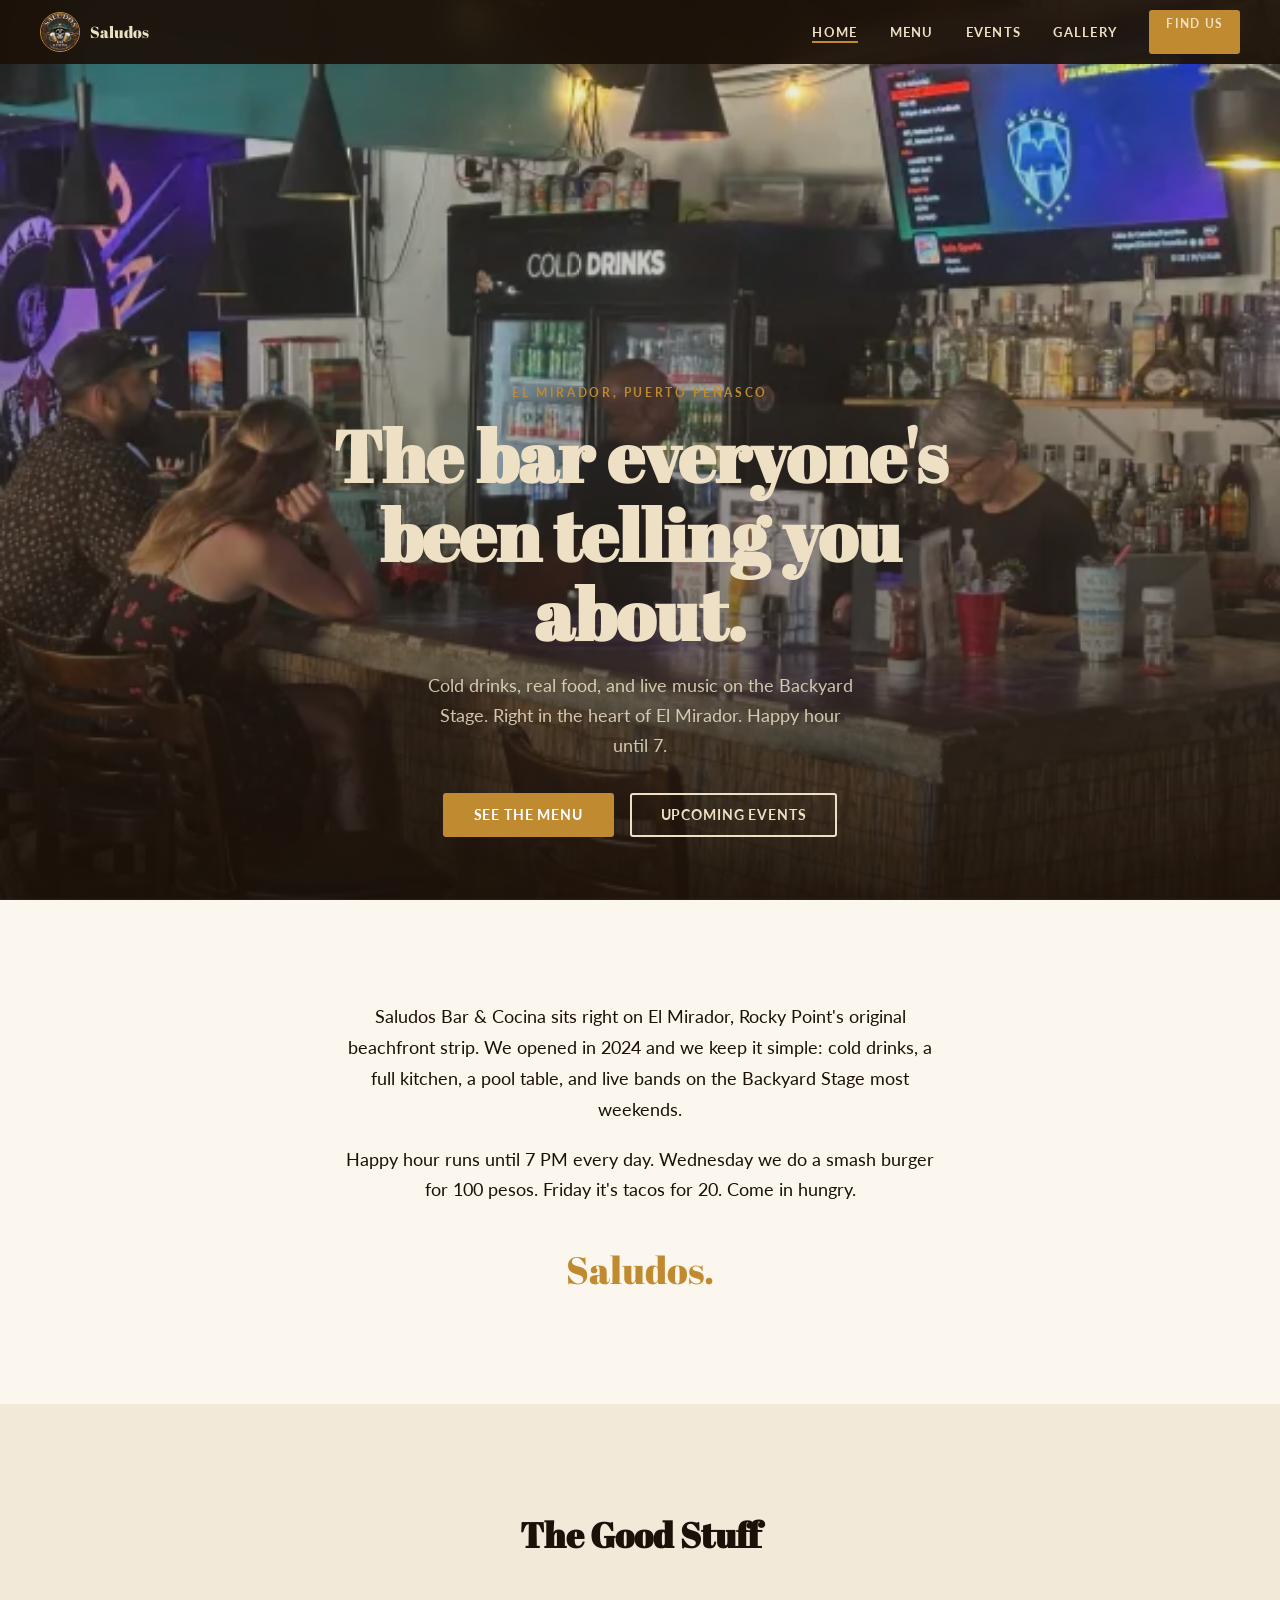
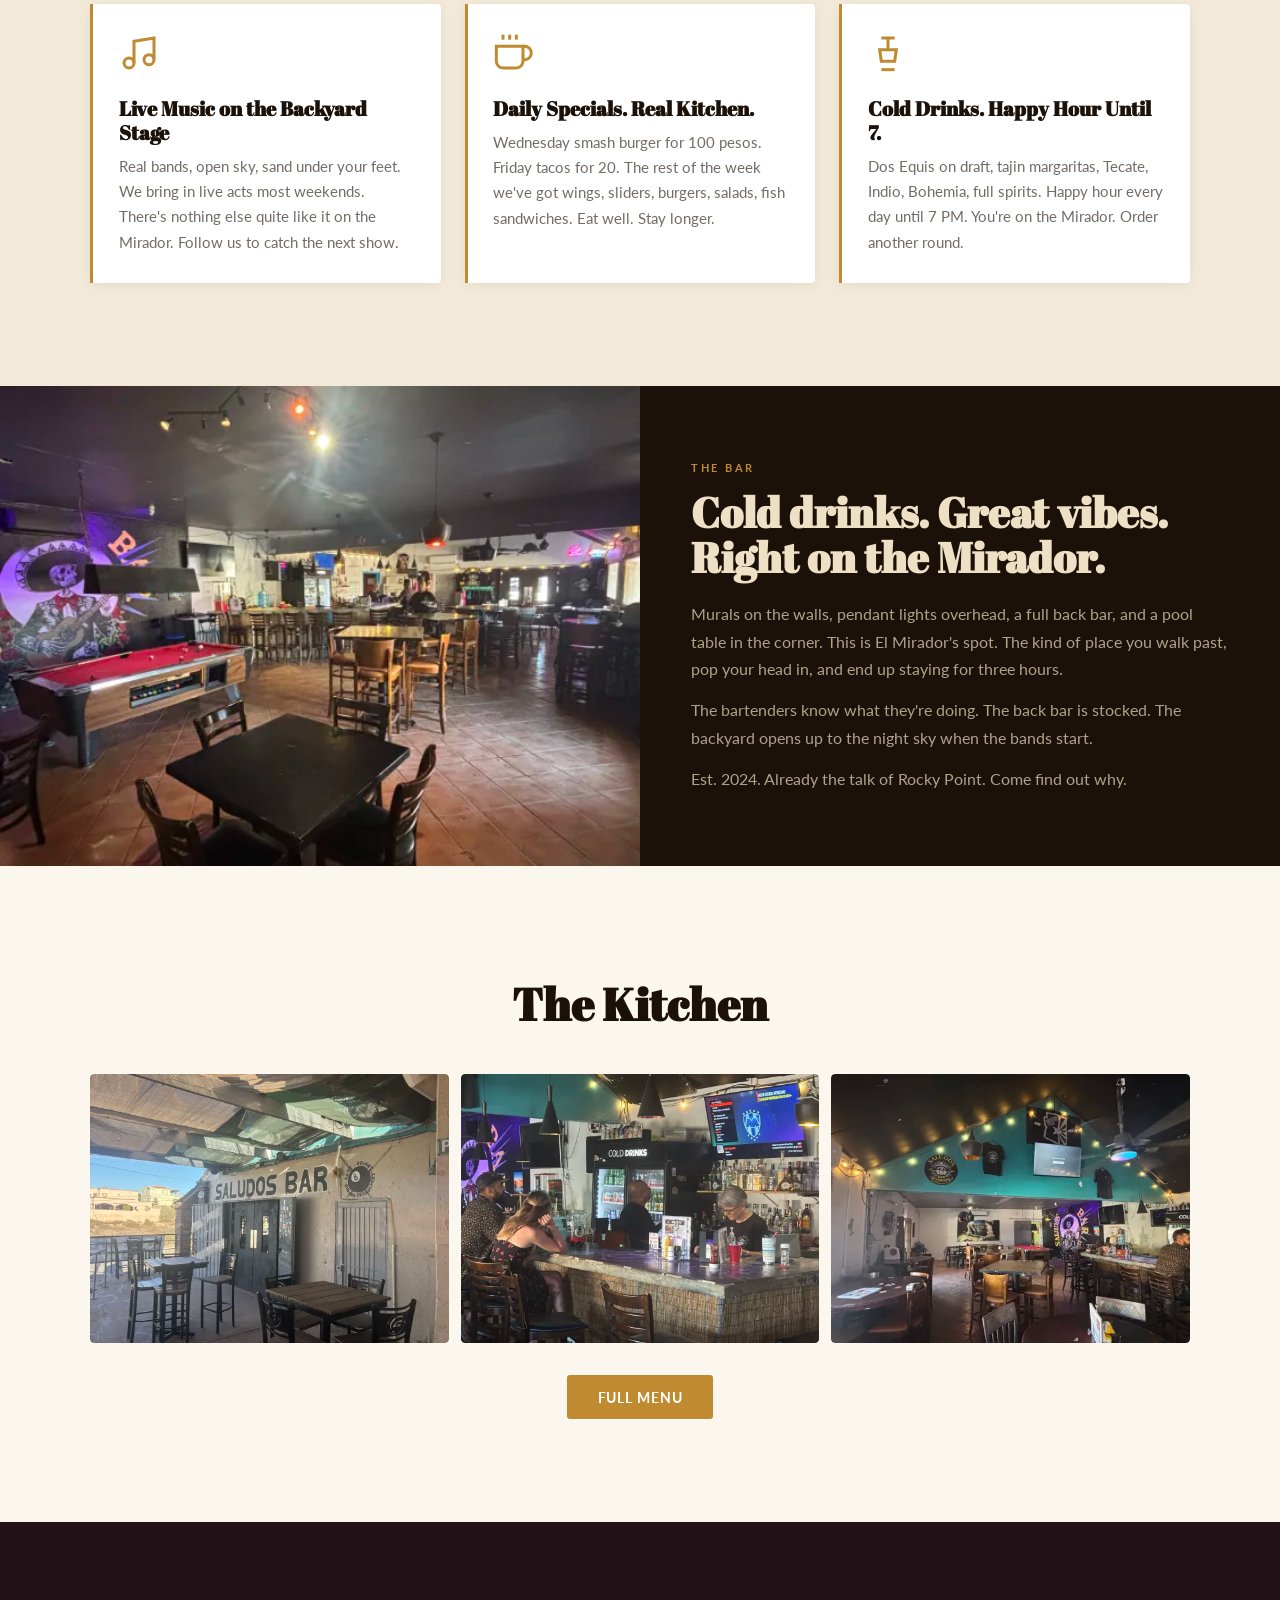
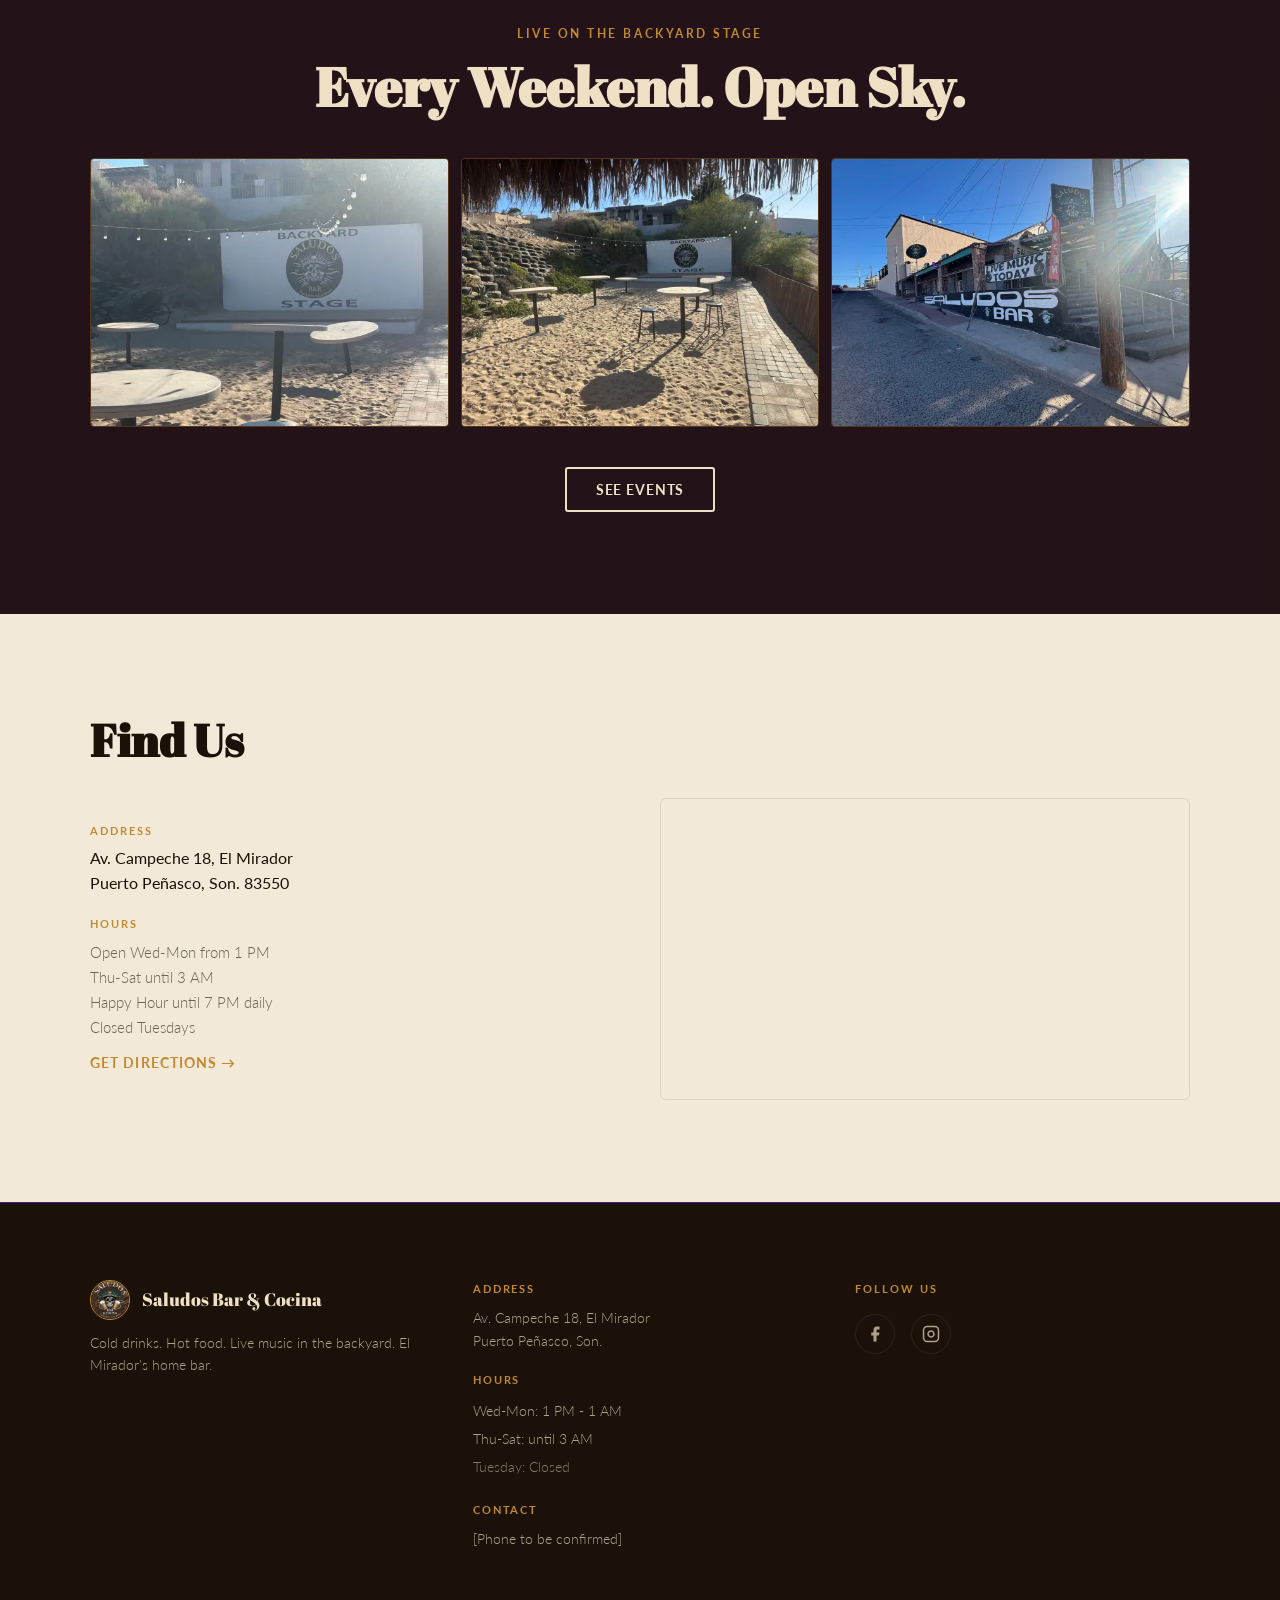
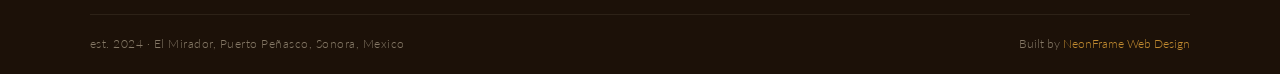
==== commit 238f8f2f: "Replace blurry photos: bar_night for hero, interior_teal for kitchen section, pool_mural for gallery" ====
--- a/index.html
+++ b/index.html
@@ -9,7 +9,7 @@
   <!-- Open Graph -->
   <meta property="og:title" content="Saludos Bar &amp; Cocina | Puerto Pe&ntilde;asco">
   <meta property="og:description" content="Cold drinks, real food, and live music in the backyard. El Mirador's best kept secret.">
-  <meta property="og:image" content="https://neonframewebdev.github.io/saludos-bar/assets/bar_day.webp">
+  <meta property="og:image" content="https://neonframewebdev.github.io/saludos-bar/assets/bar_night.webp">
   <meta property="og:url" content="https://neonframewebdev.github.io/saludos-bar/">
   <meta property="og:type" content="website">
 
@@ -69,8 +69,8 @@
     <section class="hero" aria-label="Hero">
       <div class="hero__bg">
         <img
-          src="assets/bar_day.webp"
-          alt="Saludos Bar full bar counter in daylight with colorful bottles and warm lighting"
+          src="assets/bar_night.webp"
+          alt="Saludos Bar counter busy at night with full back bar and neon glow"
           width="1600"
           height="900"
         >
@@ -204,8 +204,8 @@
           <div class="food-card appear d-3">
             <div class="food-card__img-wrap">
               <img
-                src="assets/interior_main.webp"
-                alt="Saludos Bar dining area with tables and bar"
+                src="assets/interior_teal.webp"
+                alt="Saludos Bar interior showing teal ceiling, string lights, and full dining room"
                 loading="lazy"
                 width="600"
                 height="450"
--- a/css/style.css
+++ b/css/style.css
@@ -1998,3 +1998,76 @@
 .menu-section__content {
   min-width: 0;
 }
+
+
+/* ================================================================
+   MENU PHOTO VIEWER (actual menu images with EN/ES toggle)
+   ================================================================ */
+
+.menu-viewer {
+  margin-bottom: clamp(3rem, 5vw, 4.5rem);
+}
+
+.menu-viewer__toggle {
+  display: flex;
+  gap: 0;
+  margin-bottom: 1.5rem;
+  border: 1px solid var(--border-light);
+  border-radius: 4px;
+  overflow: hidden;
+  width: fit-content;
+}
+
+.mpv-btn {
+  background: transparent;
+  border: none;
+  font-family: var(--f-body);
+  font-weight: 700;
+  font-size: 0.8rem;
+  letter-spacing: 0.1em;
+  text-transform: uppercase;
+  color: var(--text-muted);
+  padding: 0.65rem 1.6rem;
+  cursor: pointer;
+  transition: background 0.2s, color 0.2s;
+  min-height: 44px;
+}
+
+.mpv-btn.active {
+  background: var(--amber);
+  color: #fff;
+}
+
+.mpv-btn:not(.active):hover {
+  background: rgba(192, 138, 48, 0.08);
+  color: var(--text-dark);
+}
+
+.menu-viewer__pages {
+  display: grid;
+  grid-template-columns: 1fr 1fr;
+  gap: 12px;
+}
+
+@media (max-width: 640px) {
+  .menu-viewer__pages {
+    grid-template-columns: 1fr;
+  }
+}
+
+.mpv-page {
+  border-radius: 6px;
+  overflow: hidden;
+  border: 1px solid var(--border-light);
+  box-shadow: 0 2px 12px rgba(28,17,8,0.07);
+}
+
+.mpv-page img {
+  width: 100%;
+  height: auto;
+  display: block;
+}
+
+.mpv-page.mpv-hidden {
+  display: none;
+}
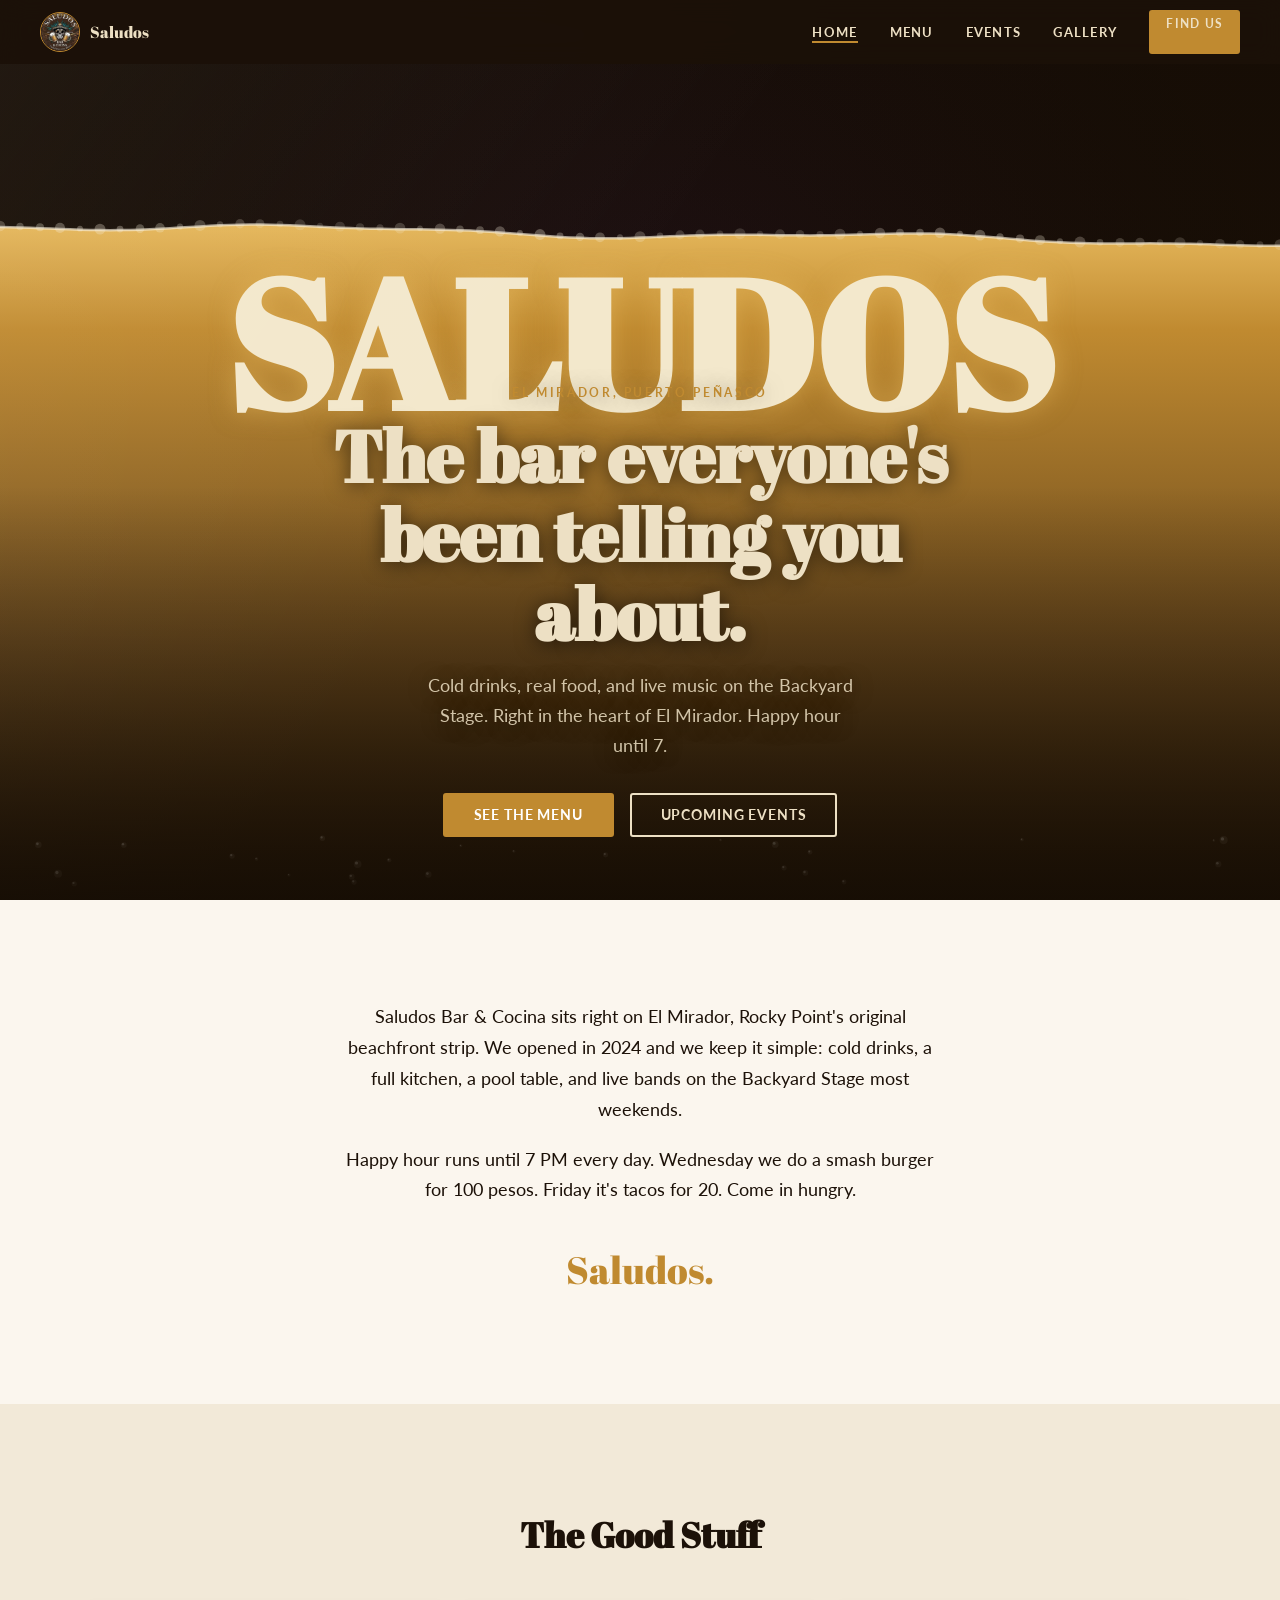
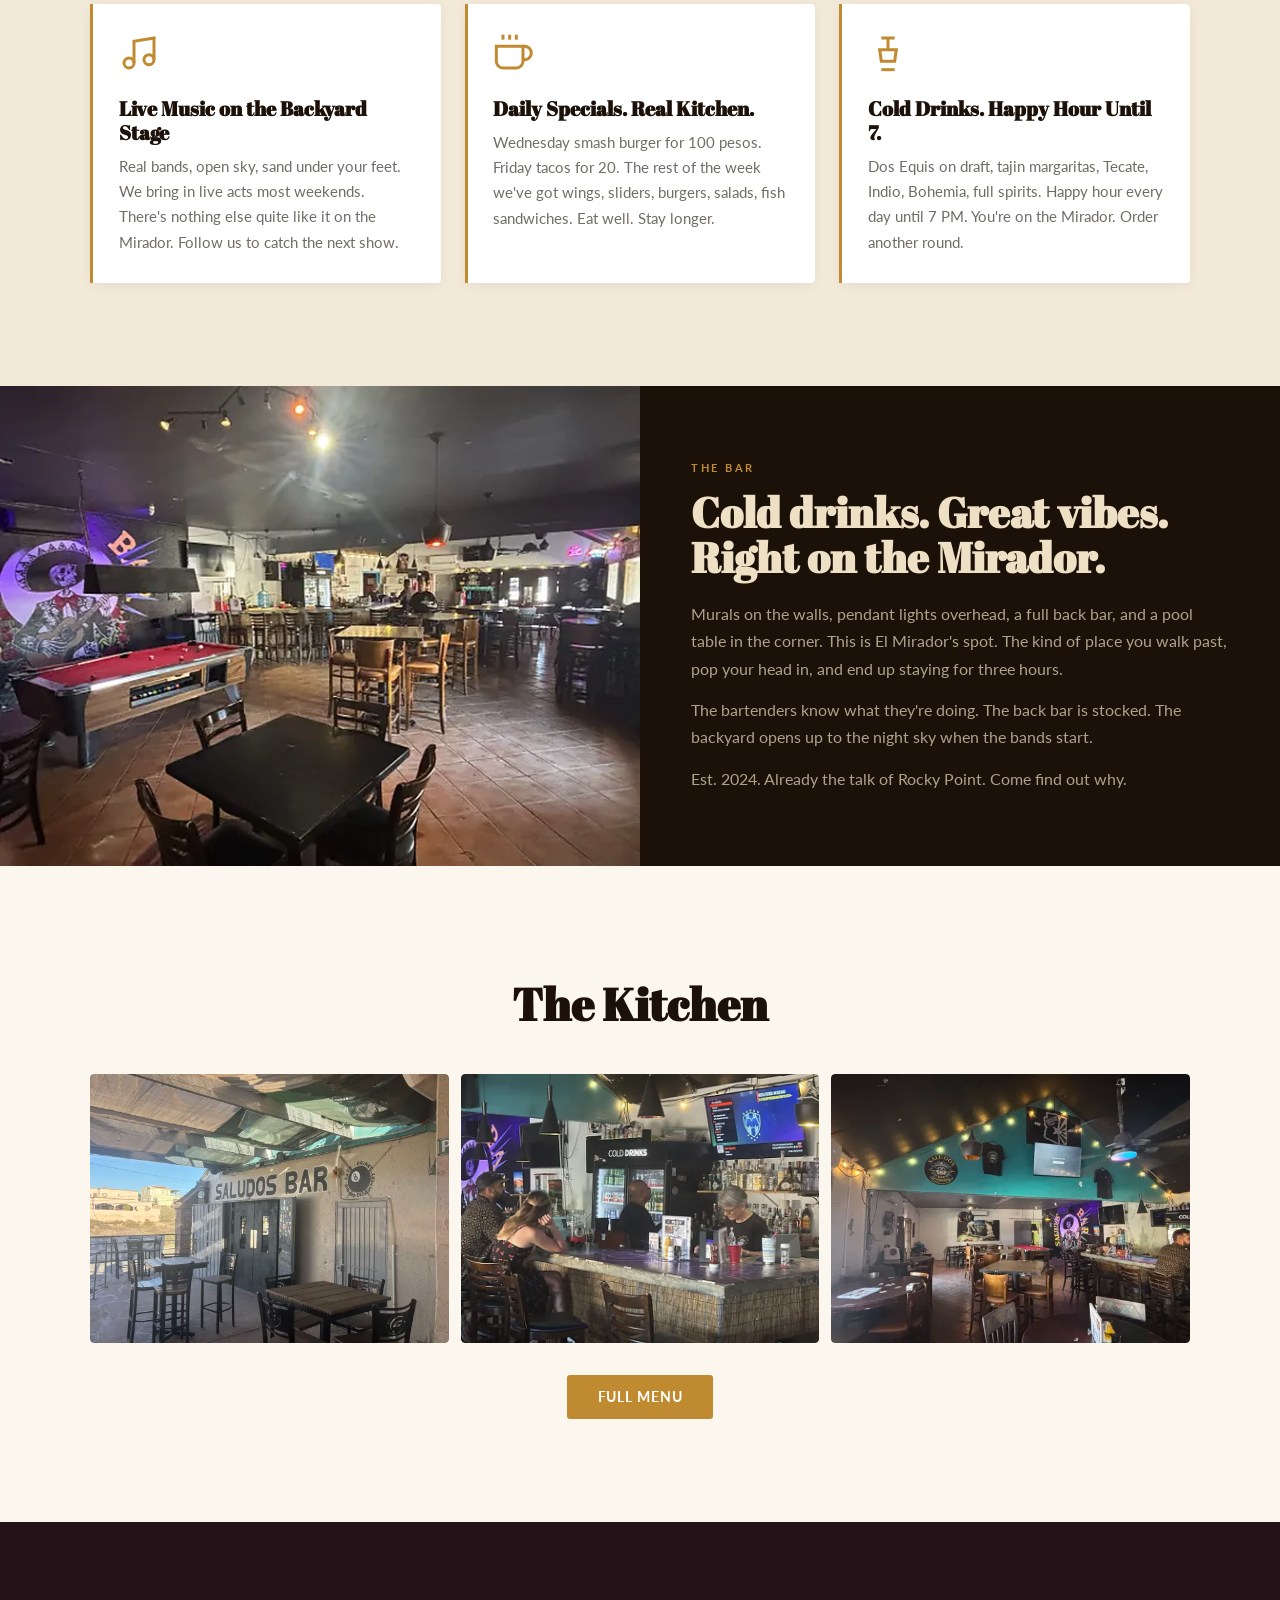
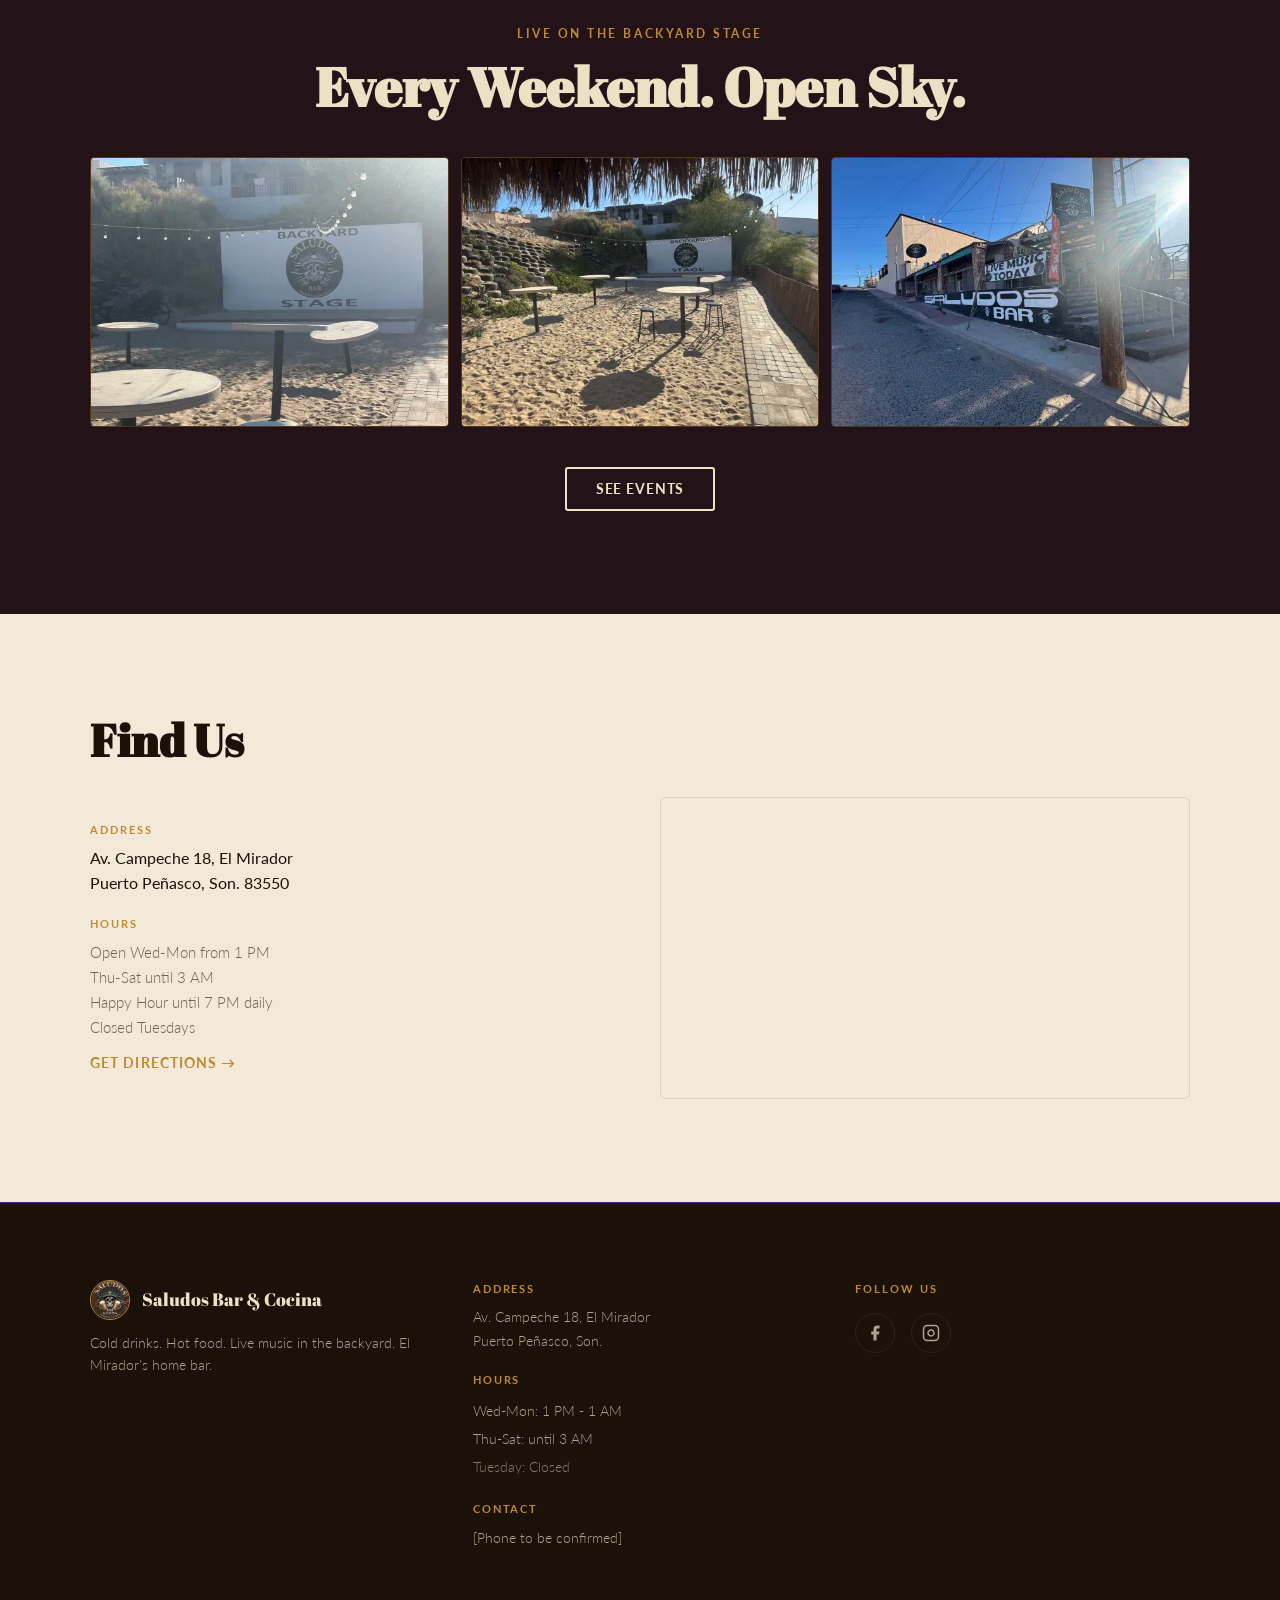
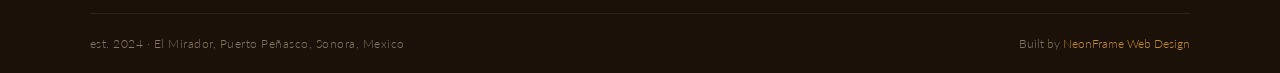
==== commit edee1f4d: "The Pour hero: defer pour until loader clears, offscreen word sprites, orientation-aware tilt Applie" ====
--- a/index.html
+++ b/index.html
@@ -68,14 +68,10 @@
          ============================================================ -->
     <section class="hero" aria-label="Hero">
       <div class="hero__bg">
-        <img
-          src="assets/bar_night.webp"
-          alt="Saludos Bar counter busy at night with full back bar and neon glow"
-          width="1600"
-          height="900"
-        >
+        <canvas id="pour-canvas" aria-hidden="true"></canvas>
       </div>
       <div class="hero__overlay" aria-hidden="true"></div>
+      <p id="pour-hint" class="pour-hint" aria-hidden="true">Tap, then tip your phone &#127866;</p>
 
       <div class="hero__content">
         <span class="hero__eyebrow">El Mirador, Puerto Pe&ntilde;asco</span>
@@ -366,6 +362,7 @@
   </footer>
 
   <script src="js/main.js"></script>
+  <script src="js/pour.js"></script>
 </body>
 </html>
 
--- a/css/style.css
+++ b/css/style.css
@@ -434,24 +434,15 @@
   z-index: 0;
 }
 
-.hero__bg img {
-  width: 100%;
-  height: 100%;
-  object-fit: cover;
-  object-position: center 30%;
-  will-change: transform;
-}
-
 .hero__overlay {
   position: absolute;
   inset: 0;
   z-index: 1;
   background: linear-gradient(
     to top,
-    rgba(28, 17, 8, 0.88) 0%,
-    rgba(28, 17, 8, 0.45) 40%,
-    rgba(28, 17, 8, 0.15) 80%,
-    transparent 100%
+    rgba(20, 12, 4, 0.82) 0%,
+    rgba(20, 12, 4, 0.40) 22%,
+    rgba(20, 12, 4, 0.00) 46%
   );
   pointer-events: none;
 }
@@ -505,6 +496,46 @@
   .hero__cta-row .btn {
     width: 100%;
   }
+}
+
+/* ---- "The Pour" canvas hero ---- */
+.hero__bg { background: #160d05; }
+#pour-canvas { display: block; width: 100%; height: 100%; }
+
+.hero__eyebrow,
+.hero__headline,
+.hero__sub { text-shadow: 0 2px 20px rgba(0, 0, 0, 0.55); }
+
+.pour-hint {
+  position: absolute;
+  z-index: 3;
+  left: 50%;
+  top: clamp(4.5rem, 13vh, 8rem);
+  transform: translateX(-50%);
+  display: none;
+  font-family: var(--f-body);
+  font-weight: 700;
+  font-size: 0.7rem;
+  letter-spacing: 0.14em;
+  text-transform: uppercase;
+  white-space: nowrap;
+  color: var(--cream);
+  background: rgba(28, 17, 8, 0.6);
+  border: 1px solid rgba(237, 224, 196, 0.2);
+  padding: 0.45rem 0.9rem;
+  border-radius: 100px;
+  opacity: 0;
+  pointer-events: none;
+  -webkit-backdrop-filter: blur(2px);
+  backdrop-filter: blur(2px);
+  transition: opacity 0.5s ease;
+}
+.pour-hint.is-show { display: block; animation: pourHint 2.4s ease-in-out infinite; }
+.pour-hint.is-hidden { opacity: 0 !important; animation: none; display: none !important; }
+@keyframes pourHint { 0%, 100% { opacity: 0.45; } 50% { opacity: 0.92; } }
+
+@media (prefers-reduced-motion: reduce) {
+  .pour-hint { display: none !important; }
 }
 
 
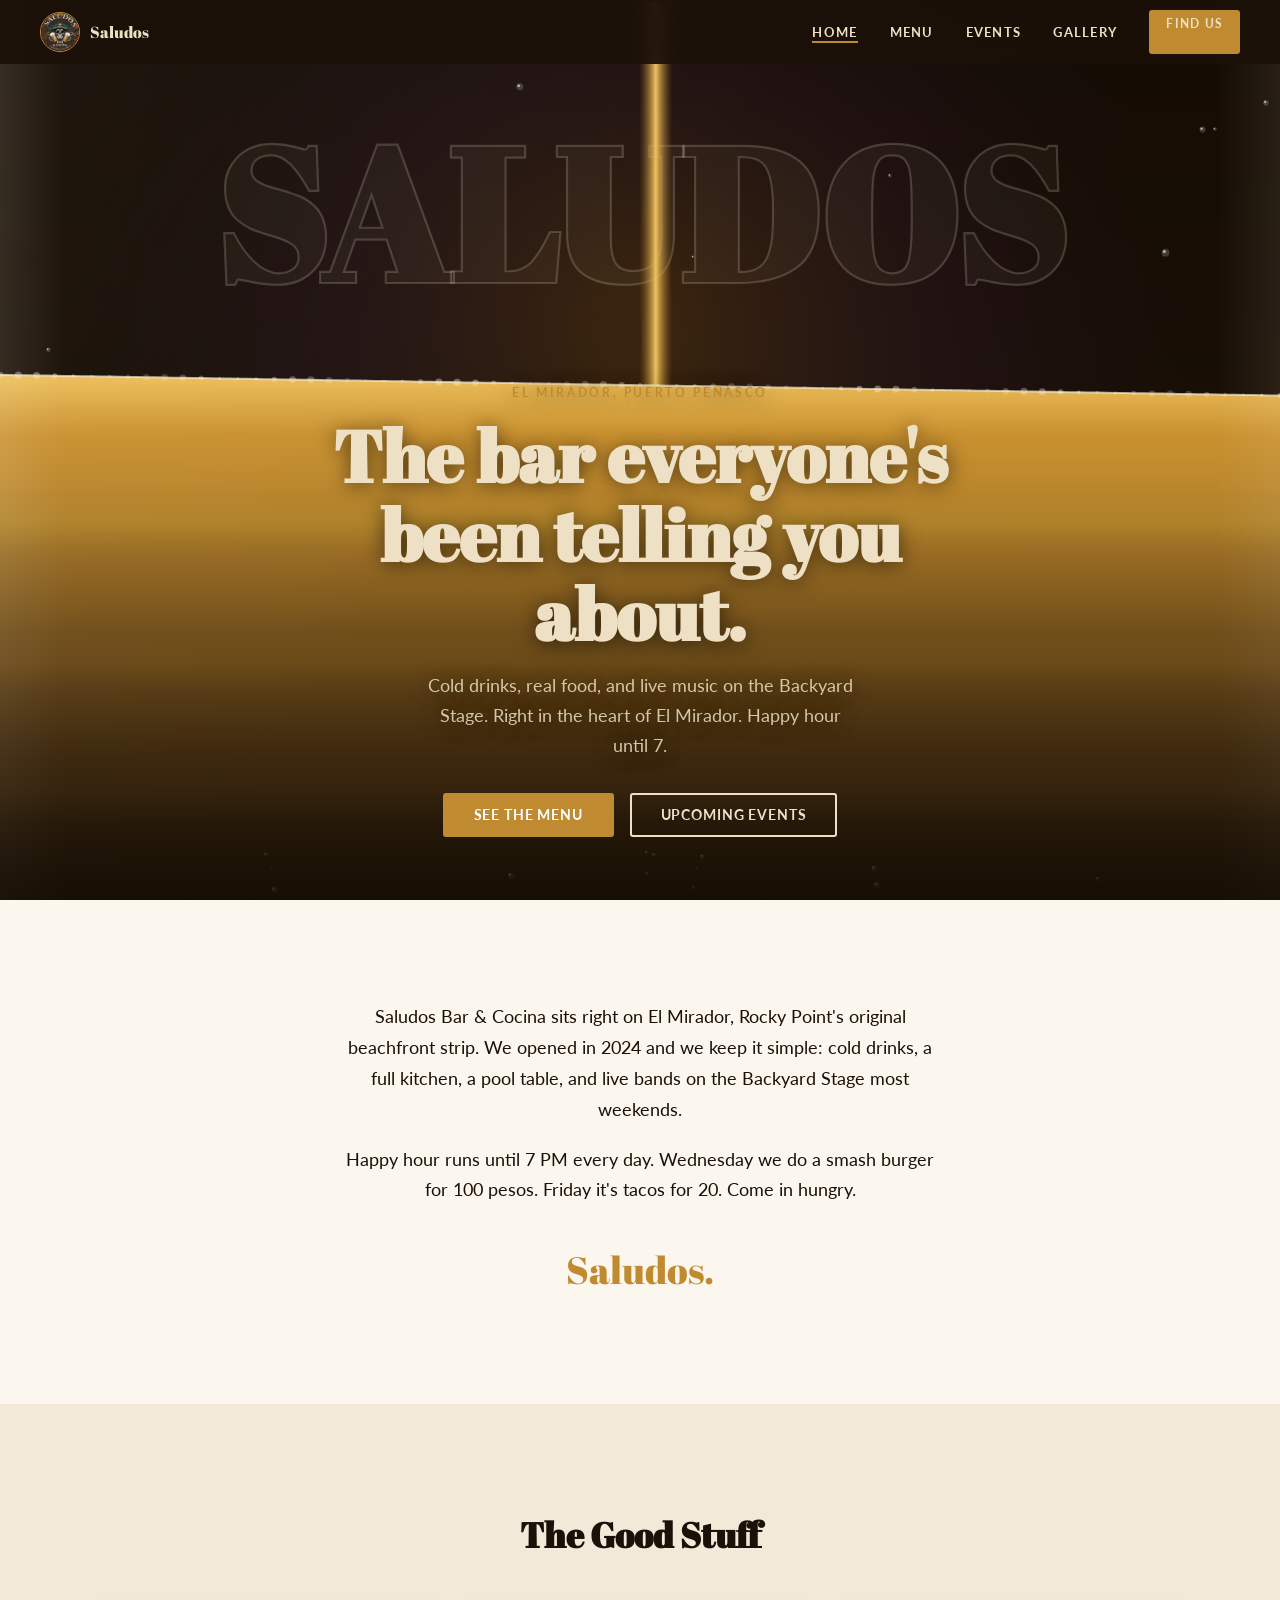
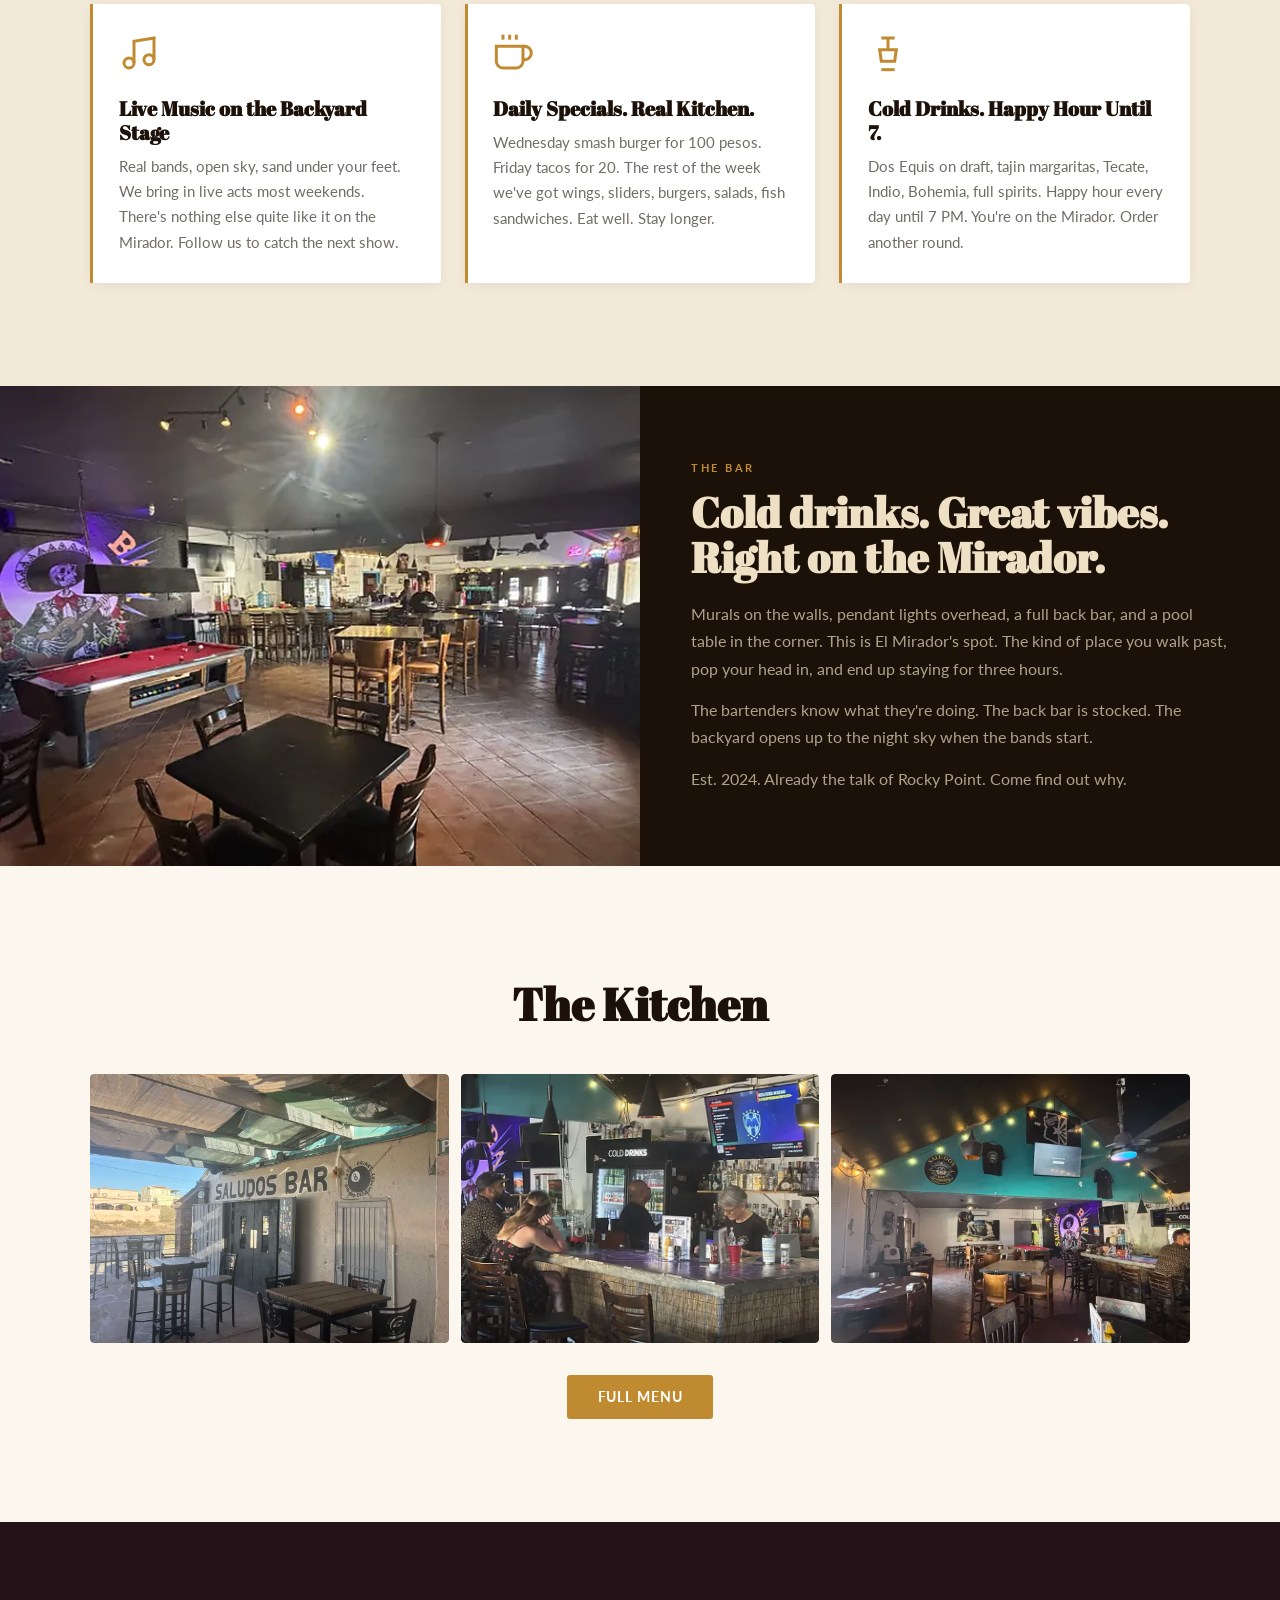
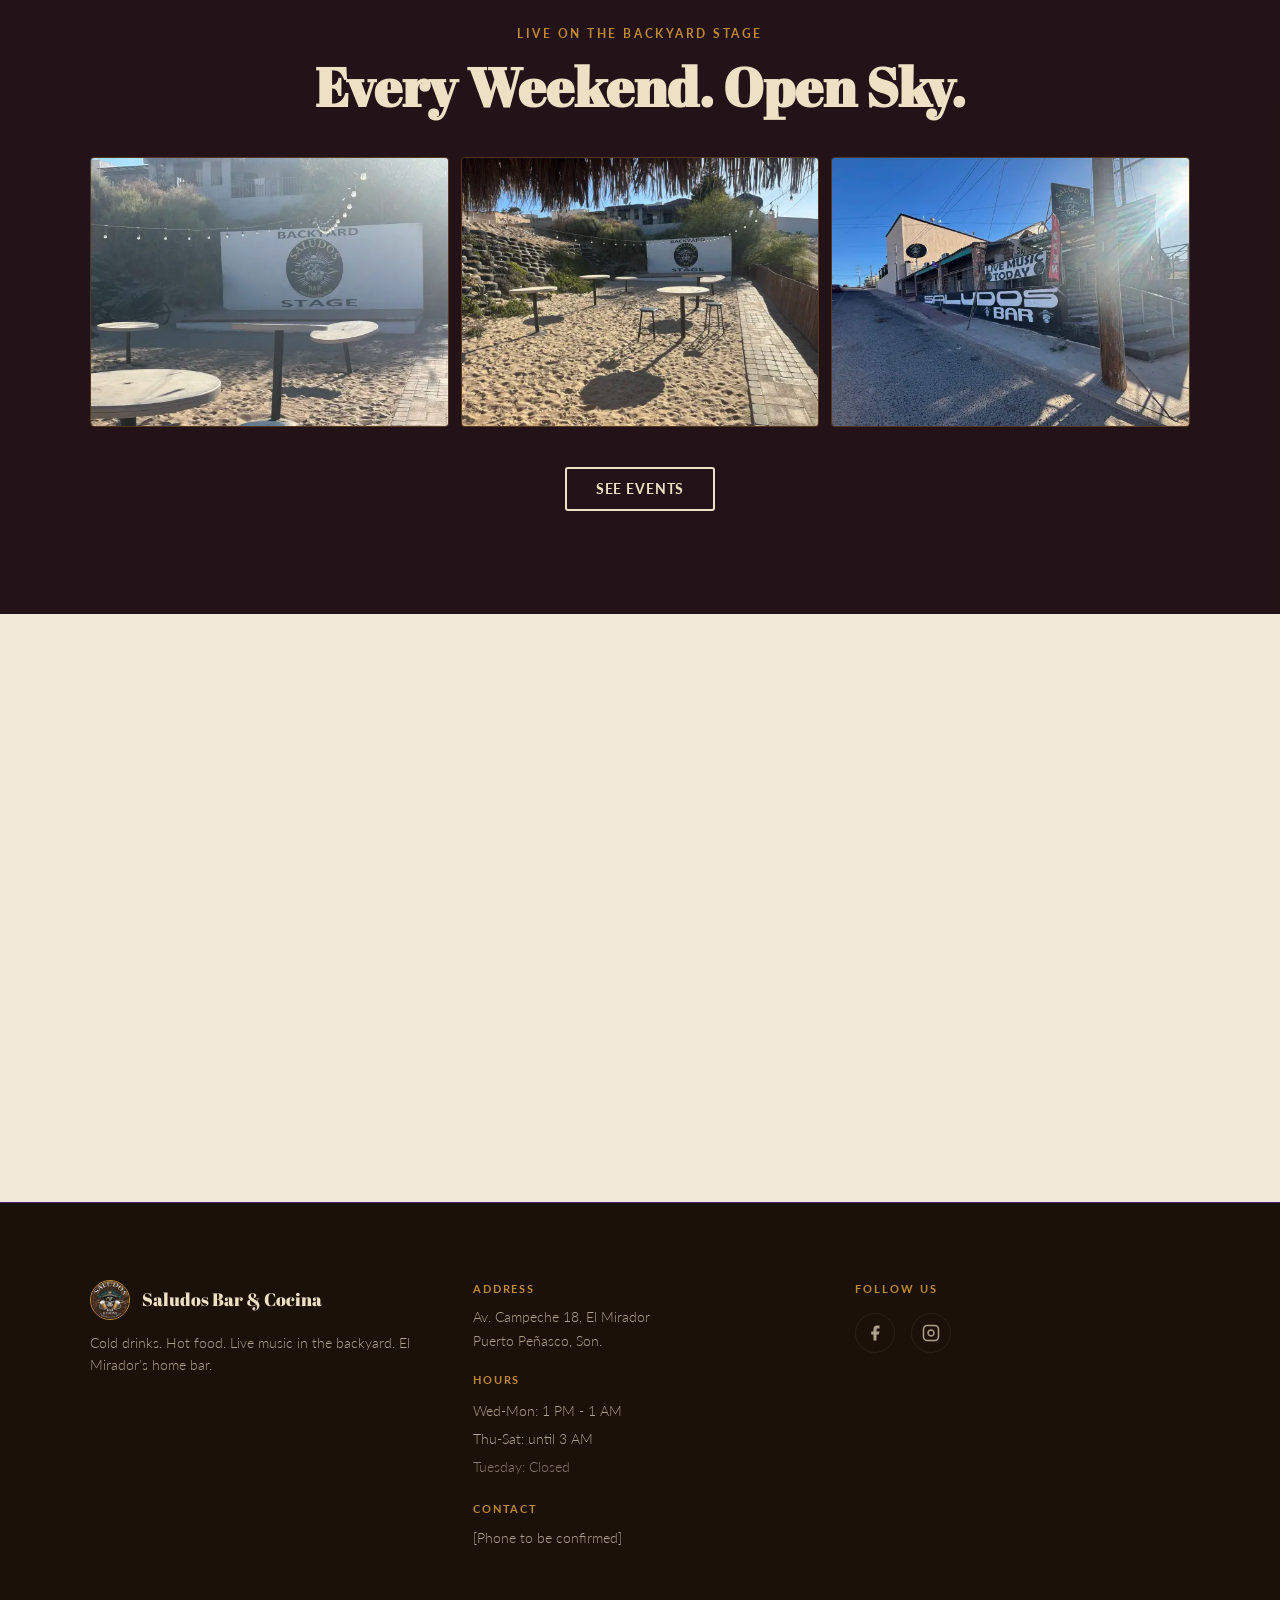
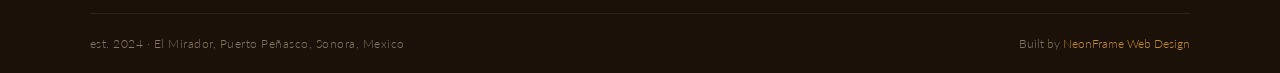
==== commit 79ddfb37: "The Pour v2: real liquid sim, pour stream + splash, foam head, caustics, condensation; fix tilt + SA" ====
--- a/index.html
+++ b/index.html
@@ -71,7 +71,7 @@
         <canvas id="pour-canvas" aria-hidden="true"></canvas>
       </div>
       <div class="hero__overlay" aria-hidden="true"></div>
-      <p id="pour-hint" class="pour-hint" aria-hidden="true">Tap, then tip your phone &#127866;</p>
+      <p id="pour-hint" class="pour-hint" aria-hidden="true">Tap once to enable tilt &#127866;</p>
 
       <div class="hero__content">
         <span class="hero__eyebrow">El Mirador, Puerto Pe&ntilde;asco</span>
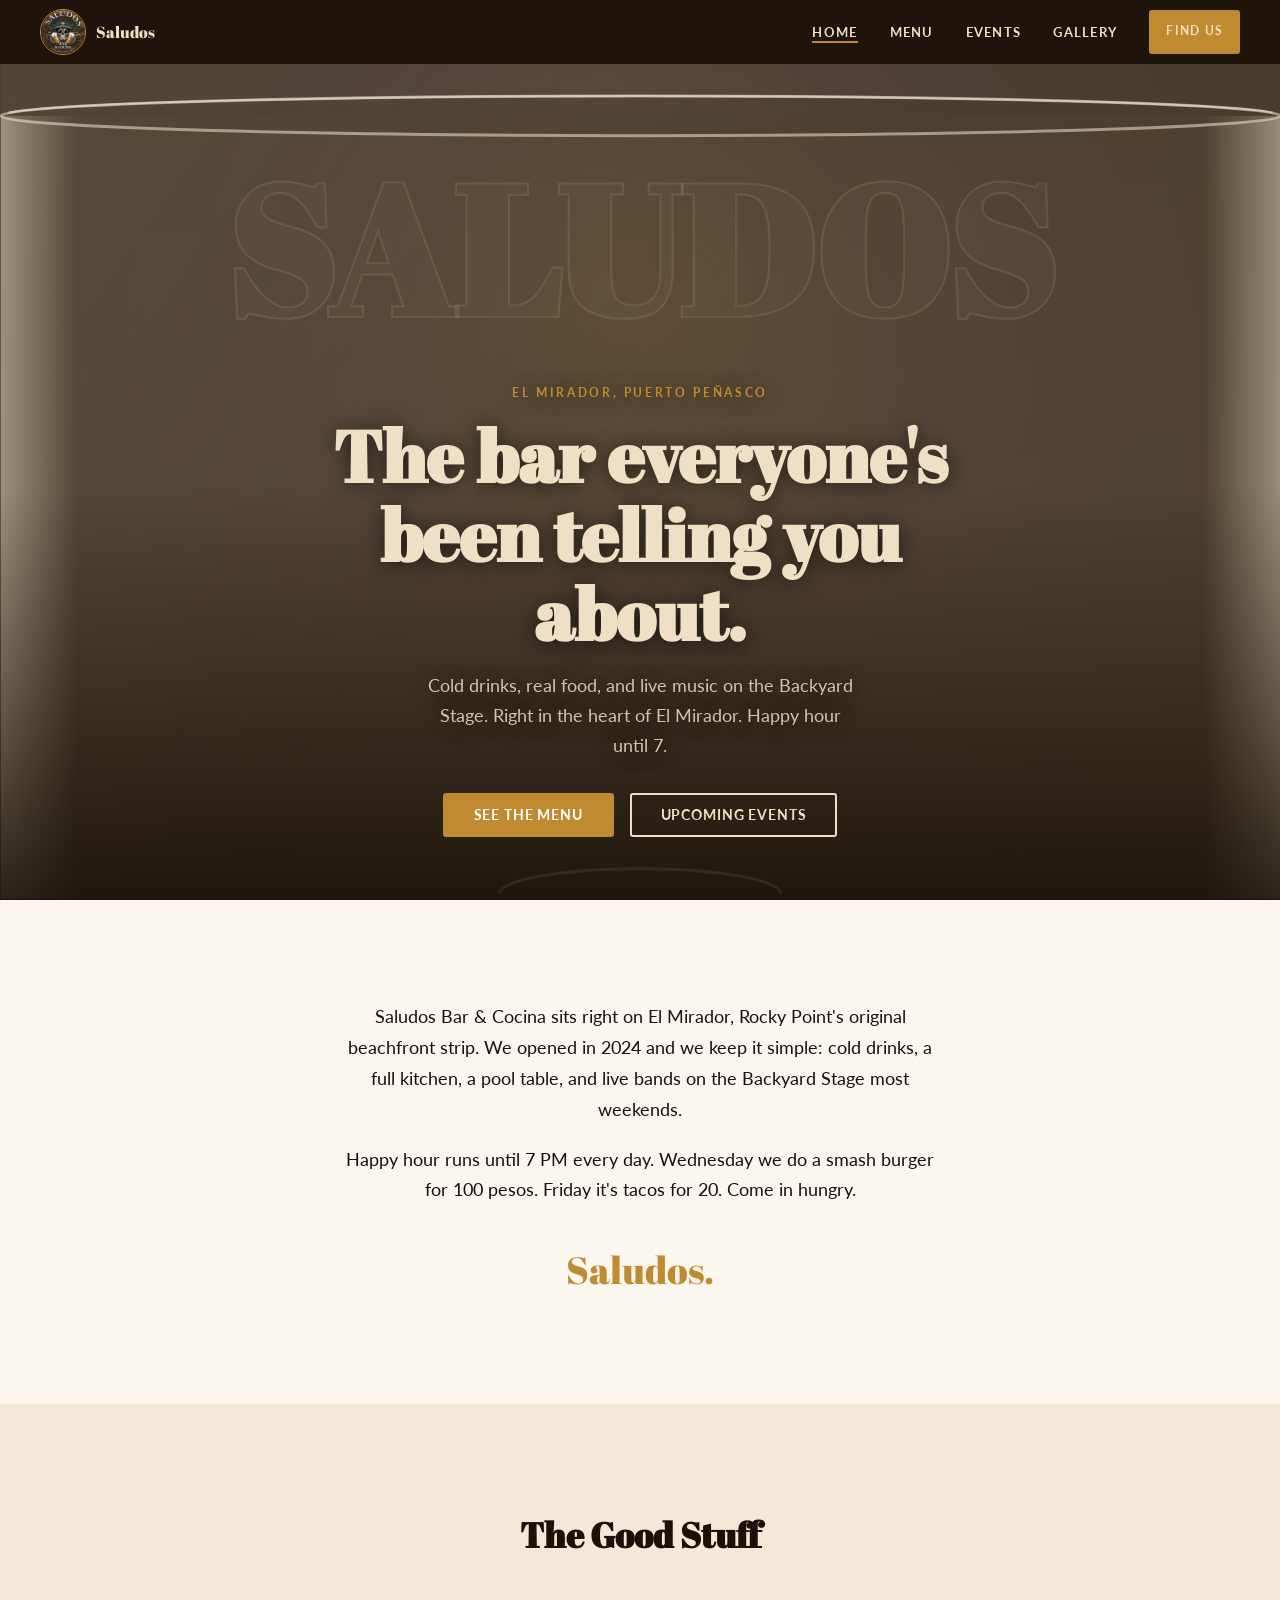
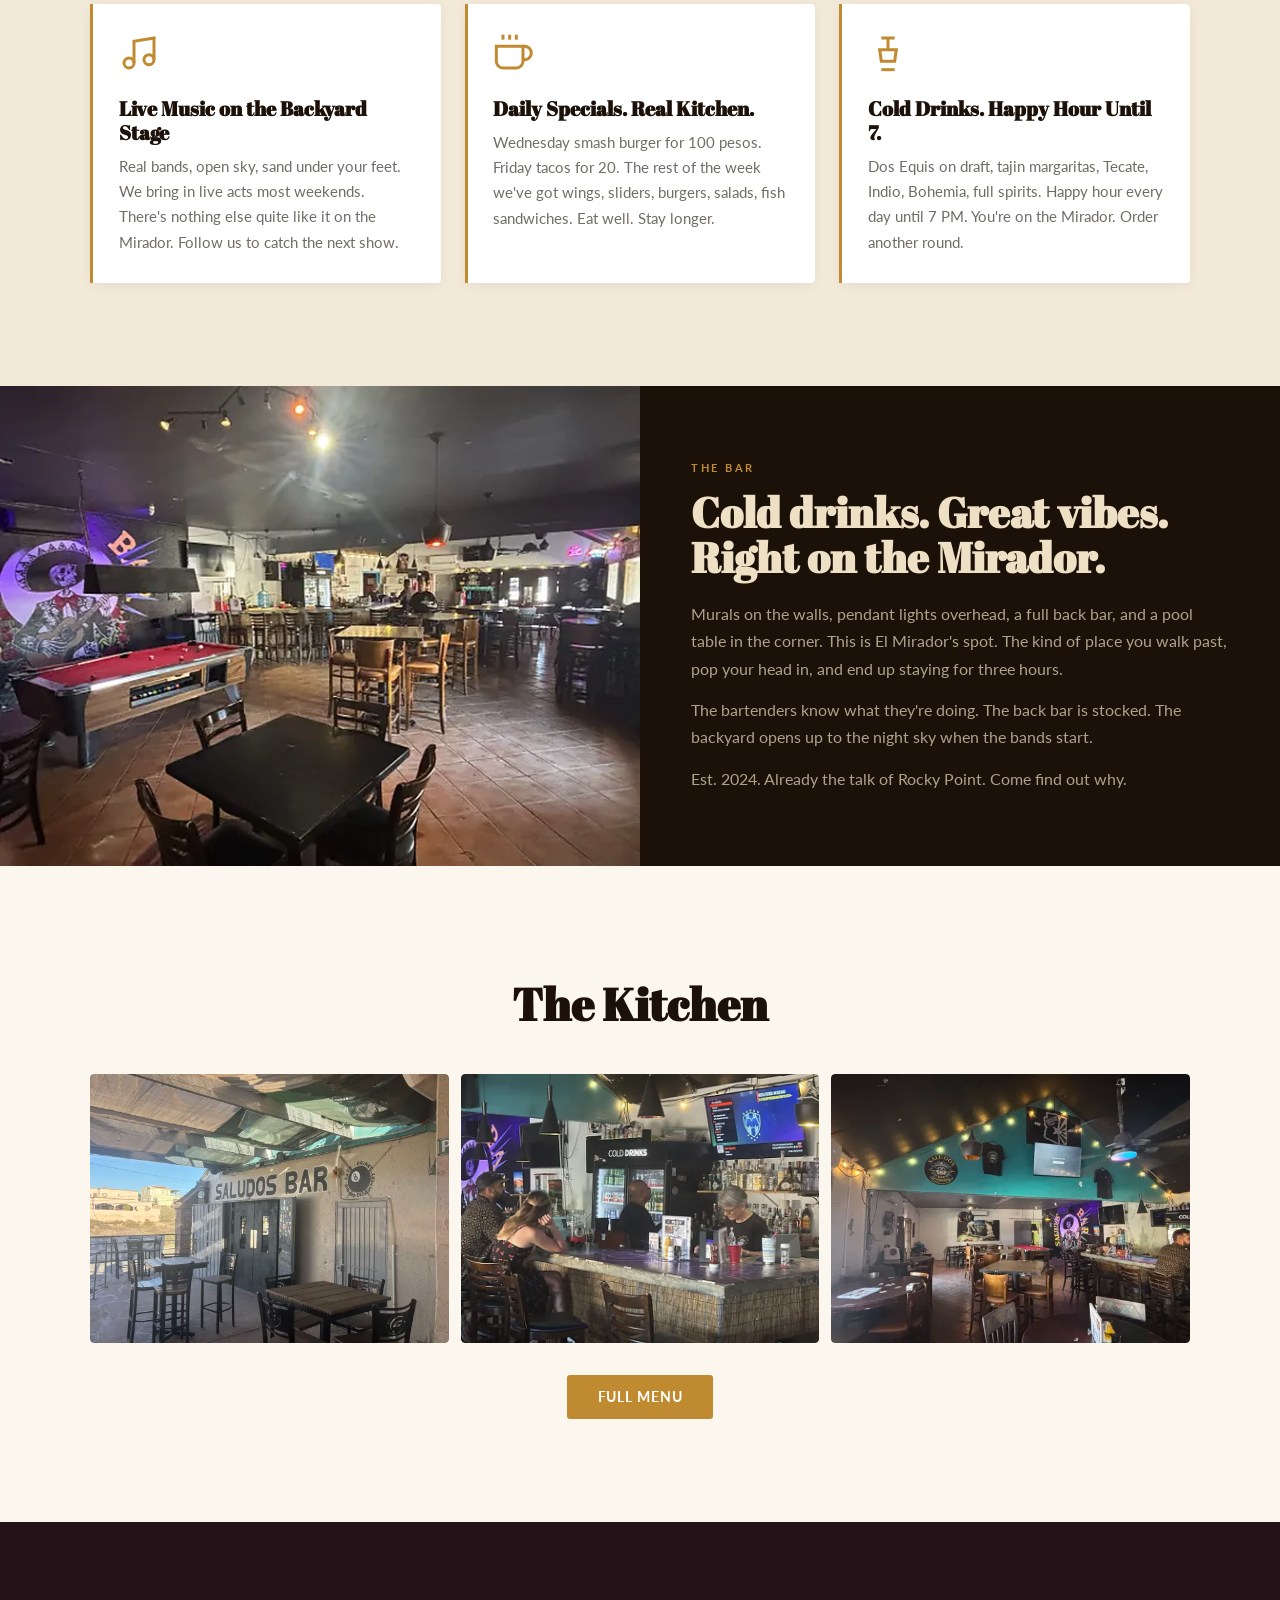
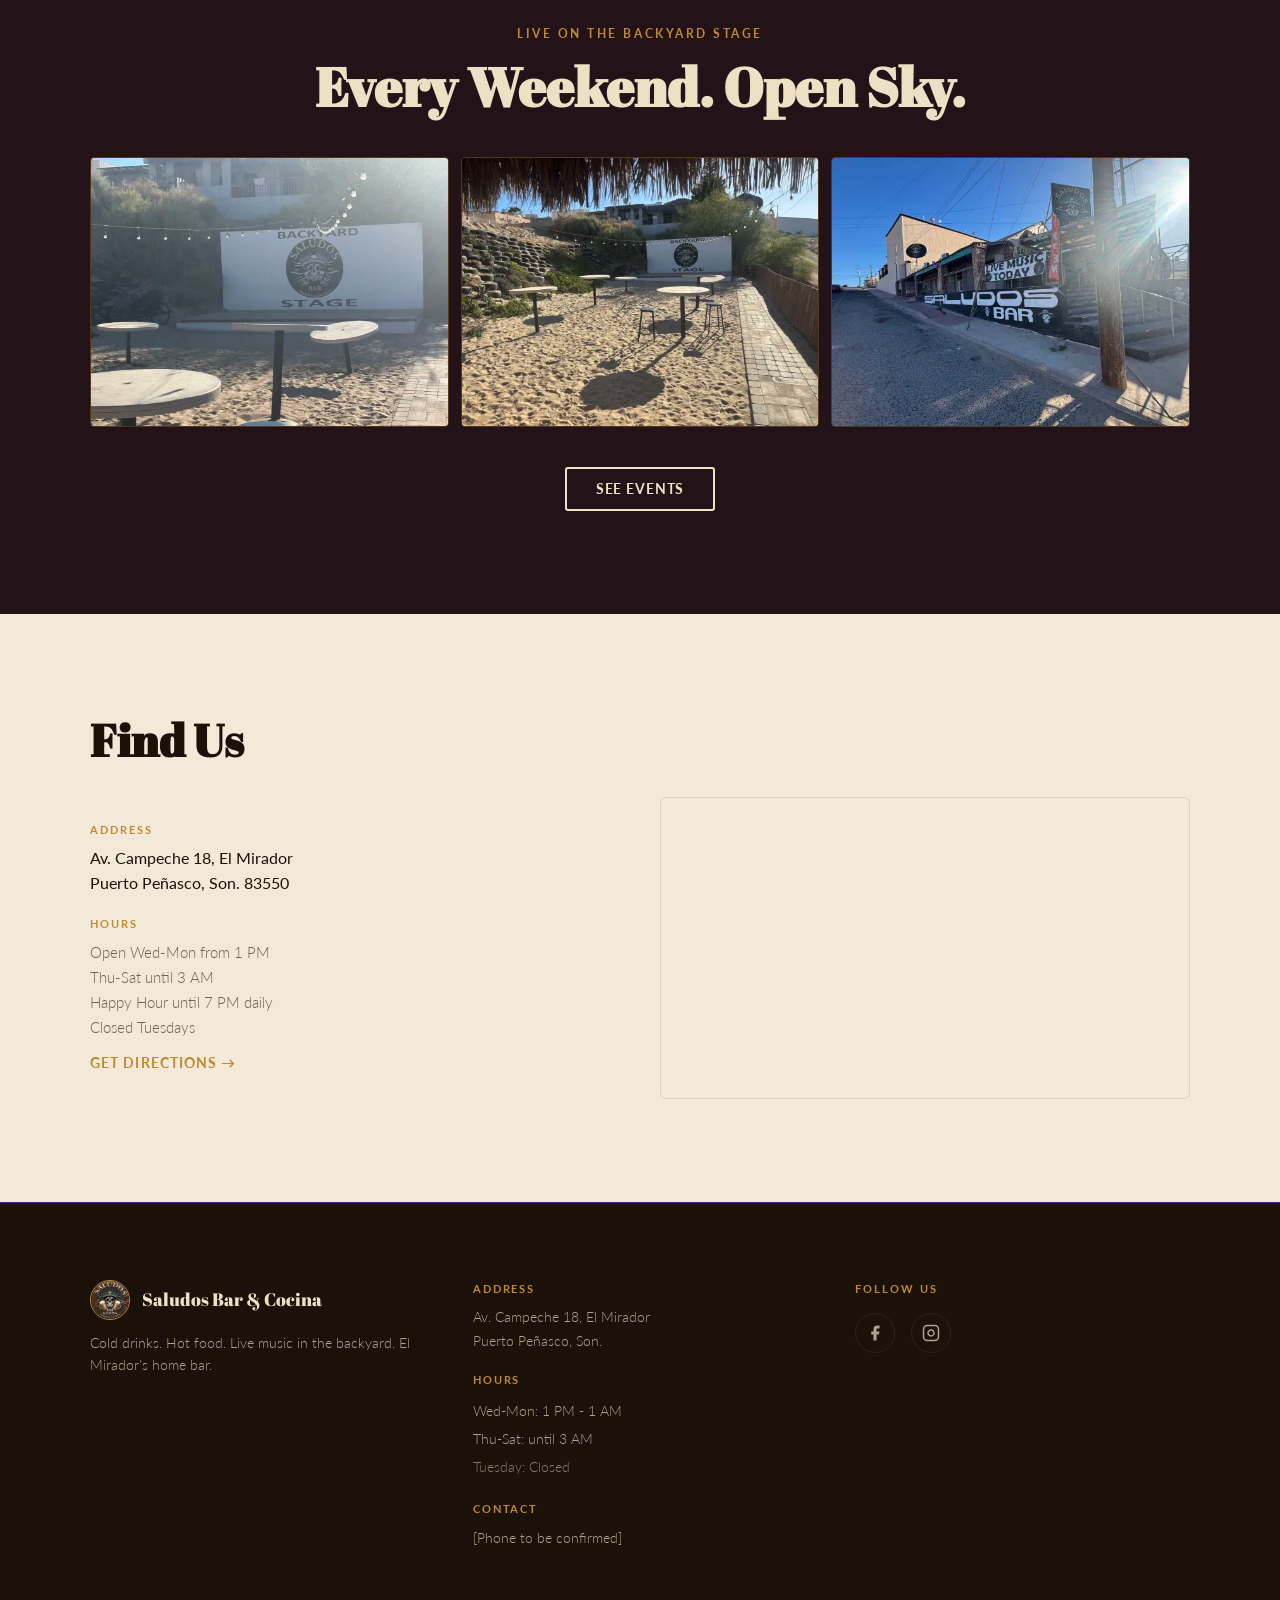
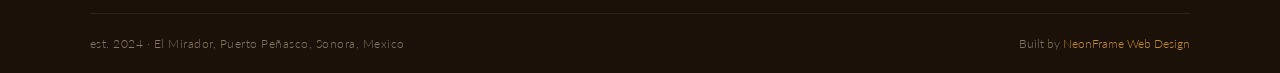
==== commit fdf8e23d: "Hero polish + perf: SALUDOS lower, centered nav button, bigger logo, food PNGs to responsive WebP, c" ====
--- a/index.html
+++ b/index.html
@@ -41,7 +41,7 @@
   <header id="navbar" role="banner">
     <div class="nav-inner">
       <a href="index.html" class="nav-logo" aria-label="Saludos Bar &amp; Cocina home">
-        <img src="assets/logo.jpg" alt="Saludos logo" width="40" height="40">
+        <img src="assets/logo.jpg" alt="Saludos logo" width="46" height="46">
         <span class="nav-logo__name">Saludos</span>
       </a>
 
--- a/css/style.css
+++ b/css/style.css
@@ -119,7 +119,9 @@
 /* ── BUTTONS ────────────────────────────────────────────────── */
 
 .btn {
-  display: inline-block;
+  display: inline-flex;
+  align-items: center;
+  justify-content: center;
   font-family: var(--f-body);
   font-weight: 700;
   font-size: 0.9rem;
@@ -265,8 +267,8 @@
 }
 
 .nav-logo img {
-  width: 40px;
-  height: 40px;
+  width: 46px;
+  height: 46px;
   border-radius: 50%;
   border: 1px solid var(--amber);
   object-fit: cover;
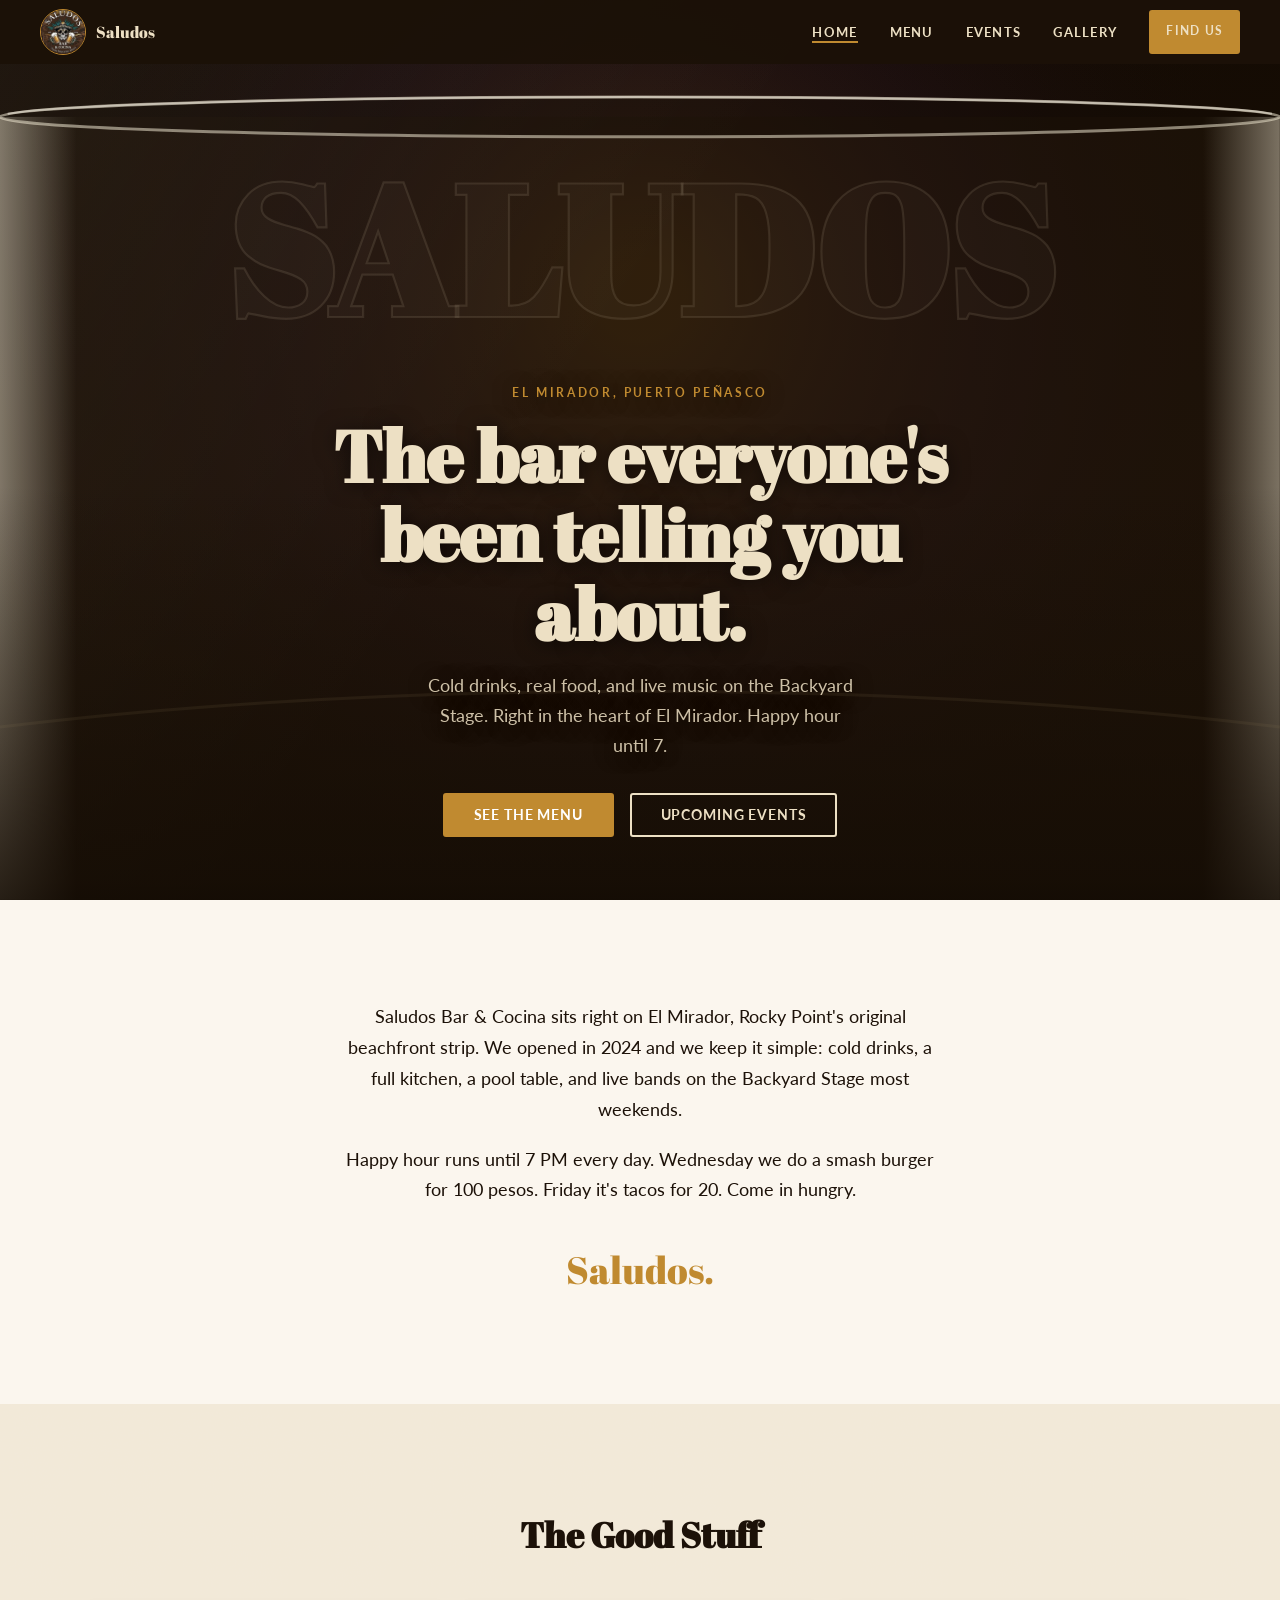
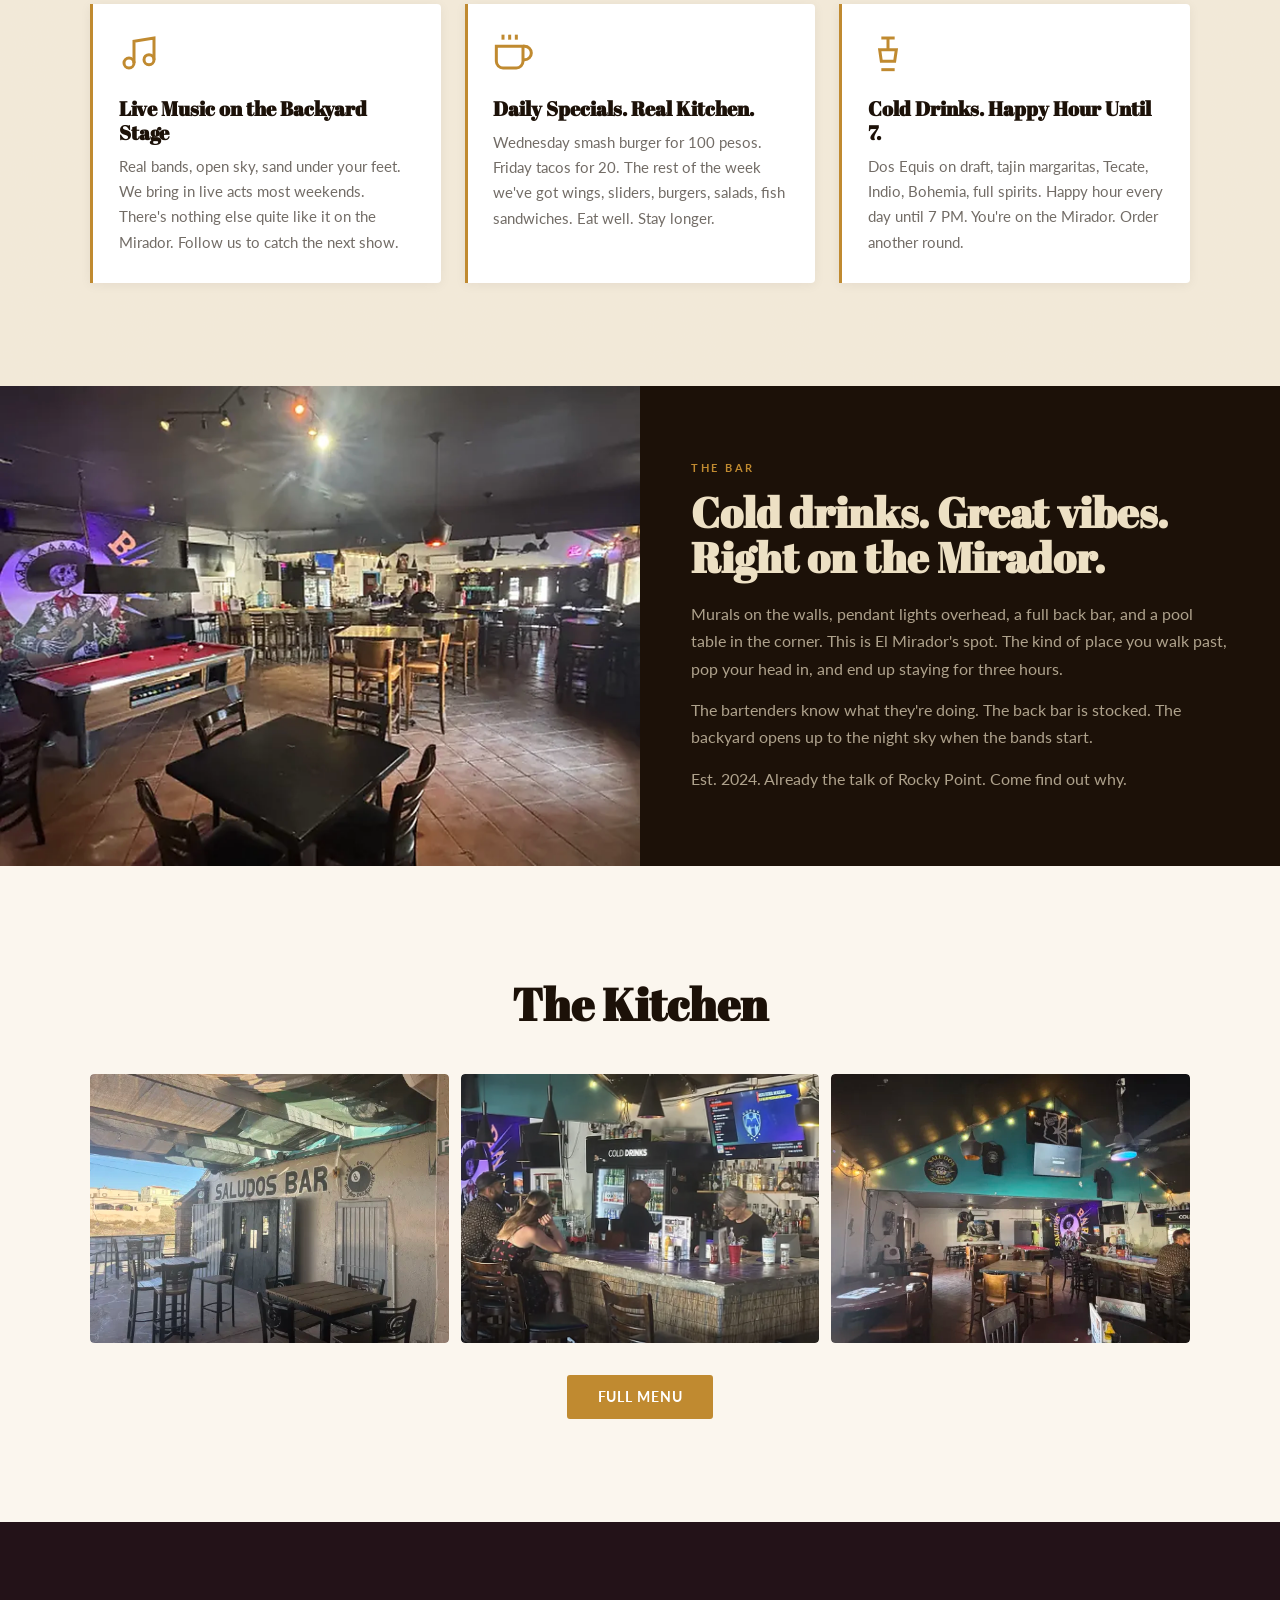
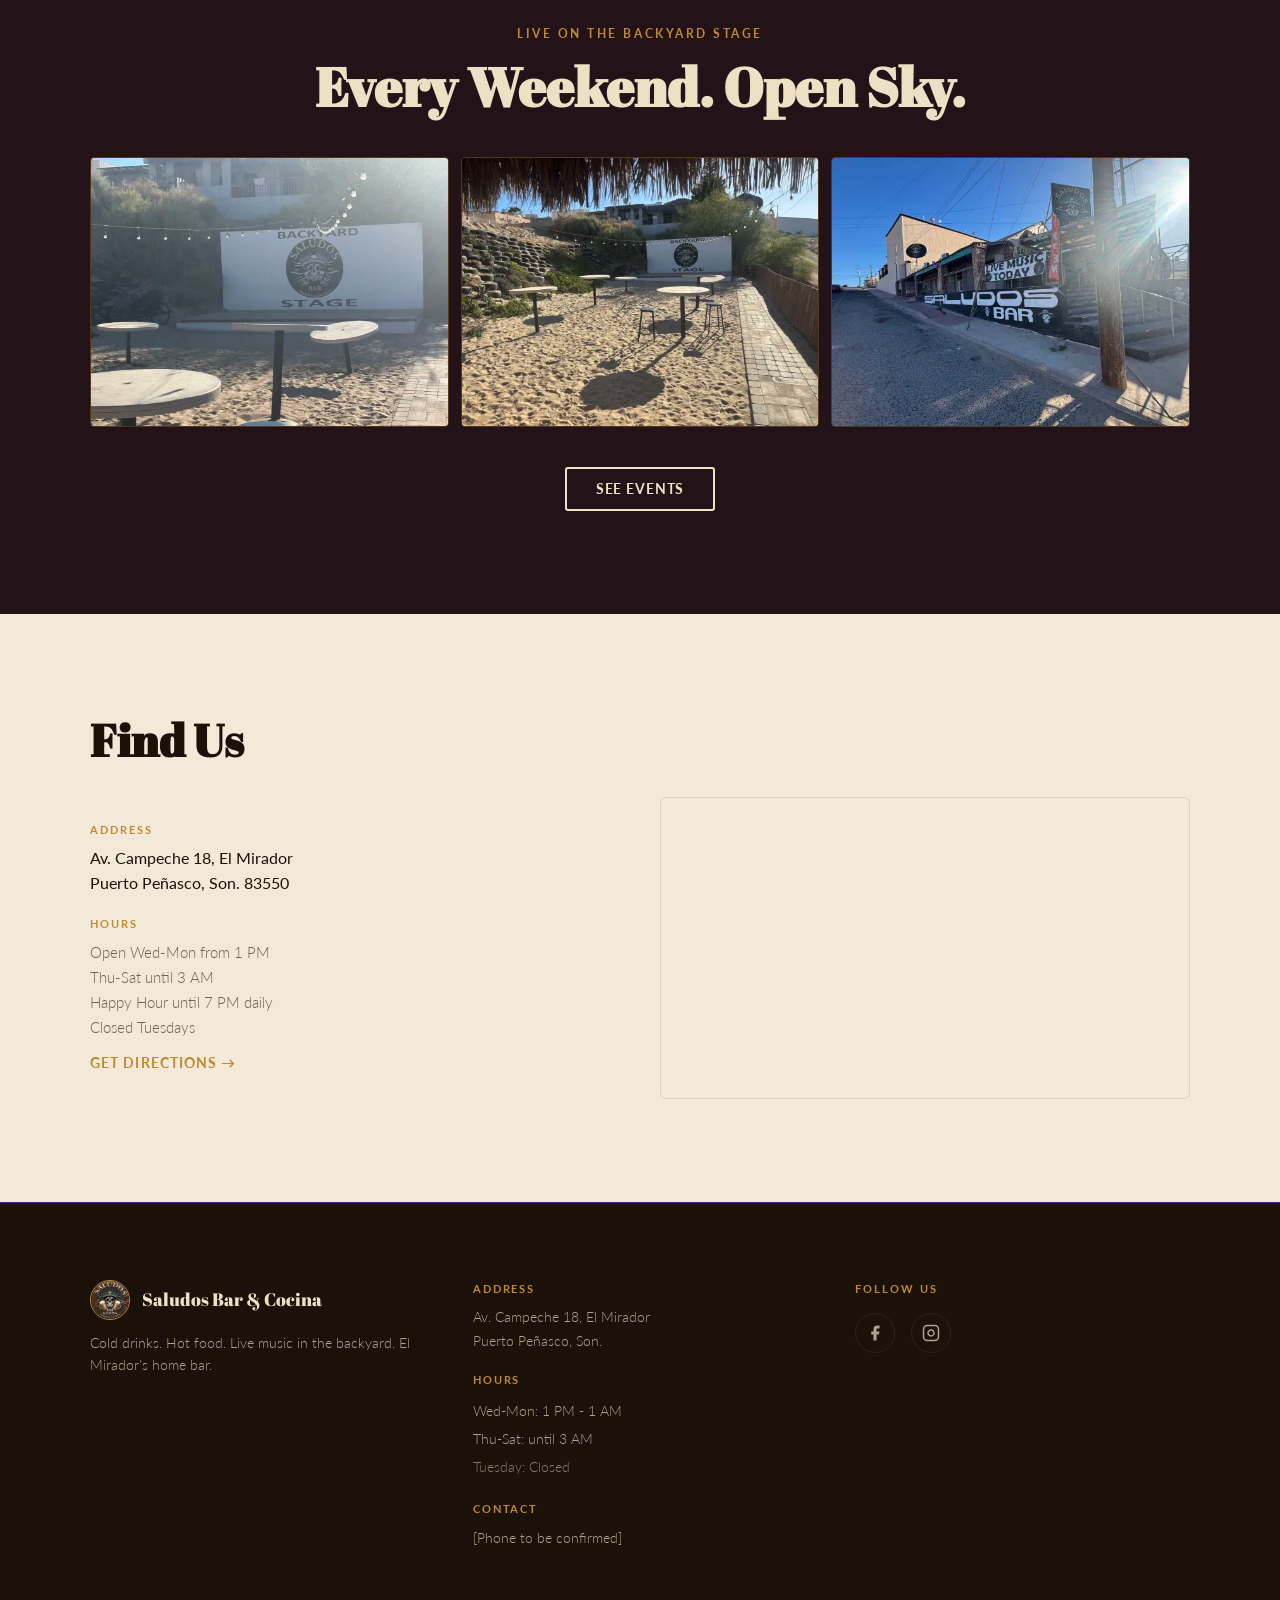
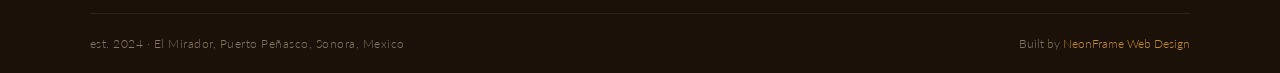
==== commit a66ec02f: "Perf pass (audit-driven): canvas runtime, loader, CSS paint, responsive hero, orphan prune Canvas (p" ====
--- a/index.html
+++ b/index.html
@@ -22,6 +22,7 @@
   <link href="https://fonts.googleapis.com/css2?family=Abril+Fatface&family=Lato:wght@300;400;700&display=swap" rel="stylesheet">
 
   <link rel="stylesheet" href="css/style.css">
+  <noscript><style>.appear{opacity:1!important;transform:none!important}</style></noscript>
 </head>
 <body>
 
@@ -361,8 +362,8 @@
     </div>
   </footer>
 
-  <script src="js/main.js"></script>
-  <script src="js/pour.js"></script>
+  <script src="js/main.js" defer></script>
+  <script src="js/pour.js" defer></script>
 </body>
 </html>
 
--- a/css/style.css
+++ b/css/style.css
@@ -66,6 +66,7 @@
 }
 
 img { max-width: 100%; height: auto; display: block; }
+picture { display: contents; }
 
 a { color: var(--amber); text-decoration: none; transition: color 0.2s; }
 a:hover { color: var(--text-dark); }
@@ -91,8 +92,7 @@
   inset: 0;
   background-image: url("data:image/svg+xml,%3Csvg viewBox='0 0 256 256' xmlns='http://www.w3.org/2000/svg'%3E%3Cfilter id='n'%3E%3CfeTurbulence type='fractalNoise' baseFrequency='0.85' numOctaves='4' stitchTiles='stitch'/%3E%3CfeColorMatrix values='0 0 0 0 1  0 0 0 0 1  0 0 0 0 1  0 0 0 0.5 0'/%3E%3C/filter%3E%3Crect width='100%25' height='100%25' filter='url(%23n)'/%3E%3C/svg%3E");
   background-size: 220px 220px;
-  opacity: 0.035;
-  mix-blend-mode: overlay;
+  opacity: 0.04;
   pointer-events: none;
   z-index: 1;
 }
@@ -235,9 +235,7 @@
   inset: 0 0 auto 0;
   z-index: 500;
   height: 64px;
-  background: rgba(28, 17, 8, 0.92);
-  backdrop-filter: blur(12px);
-  -webkit-backdrop-filter: blur(12px);
+  background: rgba(28, 17, 8, 0.95);
   border-bottom: 1px solid transparent;
   transition: background 0.3s, border-color 0.3s;
 }
@@ -537,6 +535,8 @@
 @keyframes pourHint { 0%, 100% { opacity: 0.45; } 50% { opacity: 0.92; } }
 
 @media (prefers-reduced-motion: reduce) {
+  *, *::before, *::after { animation-duration: 0.001ms !important; animation-iteration-count: 1 !important; transition-duration: 0.001ms !important; scroll-behavior: auto !important; }
+  .appear { opacity: 1 !important; transform: none !important; }
   .pour-hint { display: none !important; }
 }
 
@@ -1003,7 +1003,6 @@
   height: 300px;
   display: block;
   border: none;
-  filter: grayscale(20%) invert(5%);
 }
 
 .find-strip__directions {
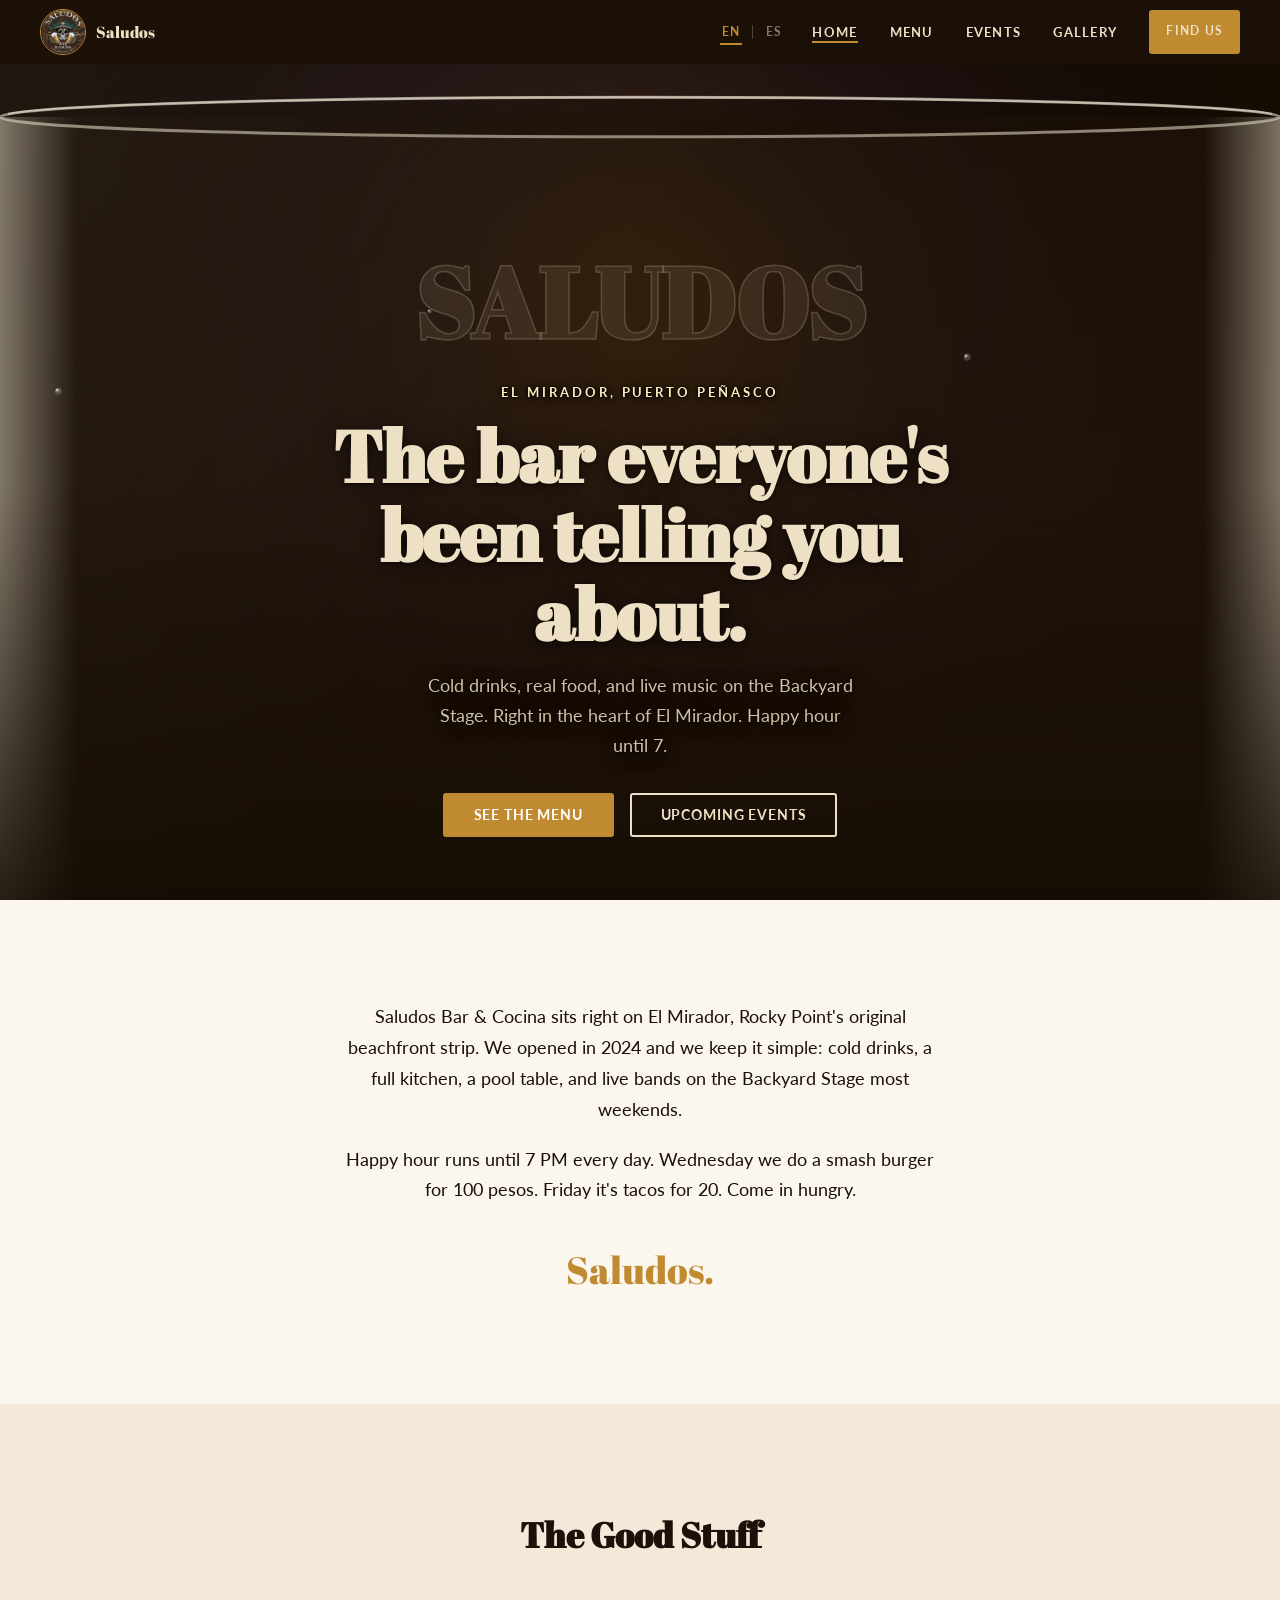
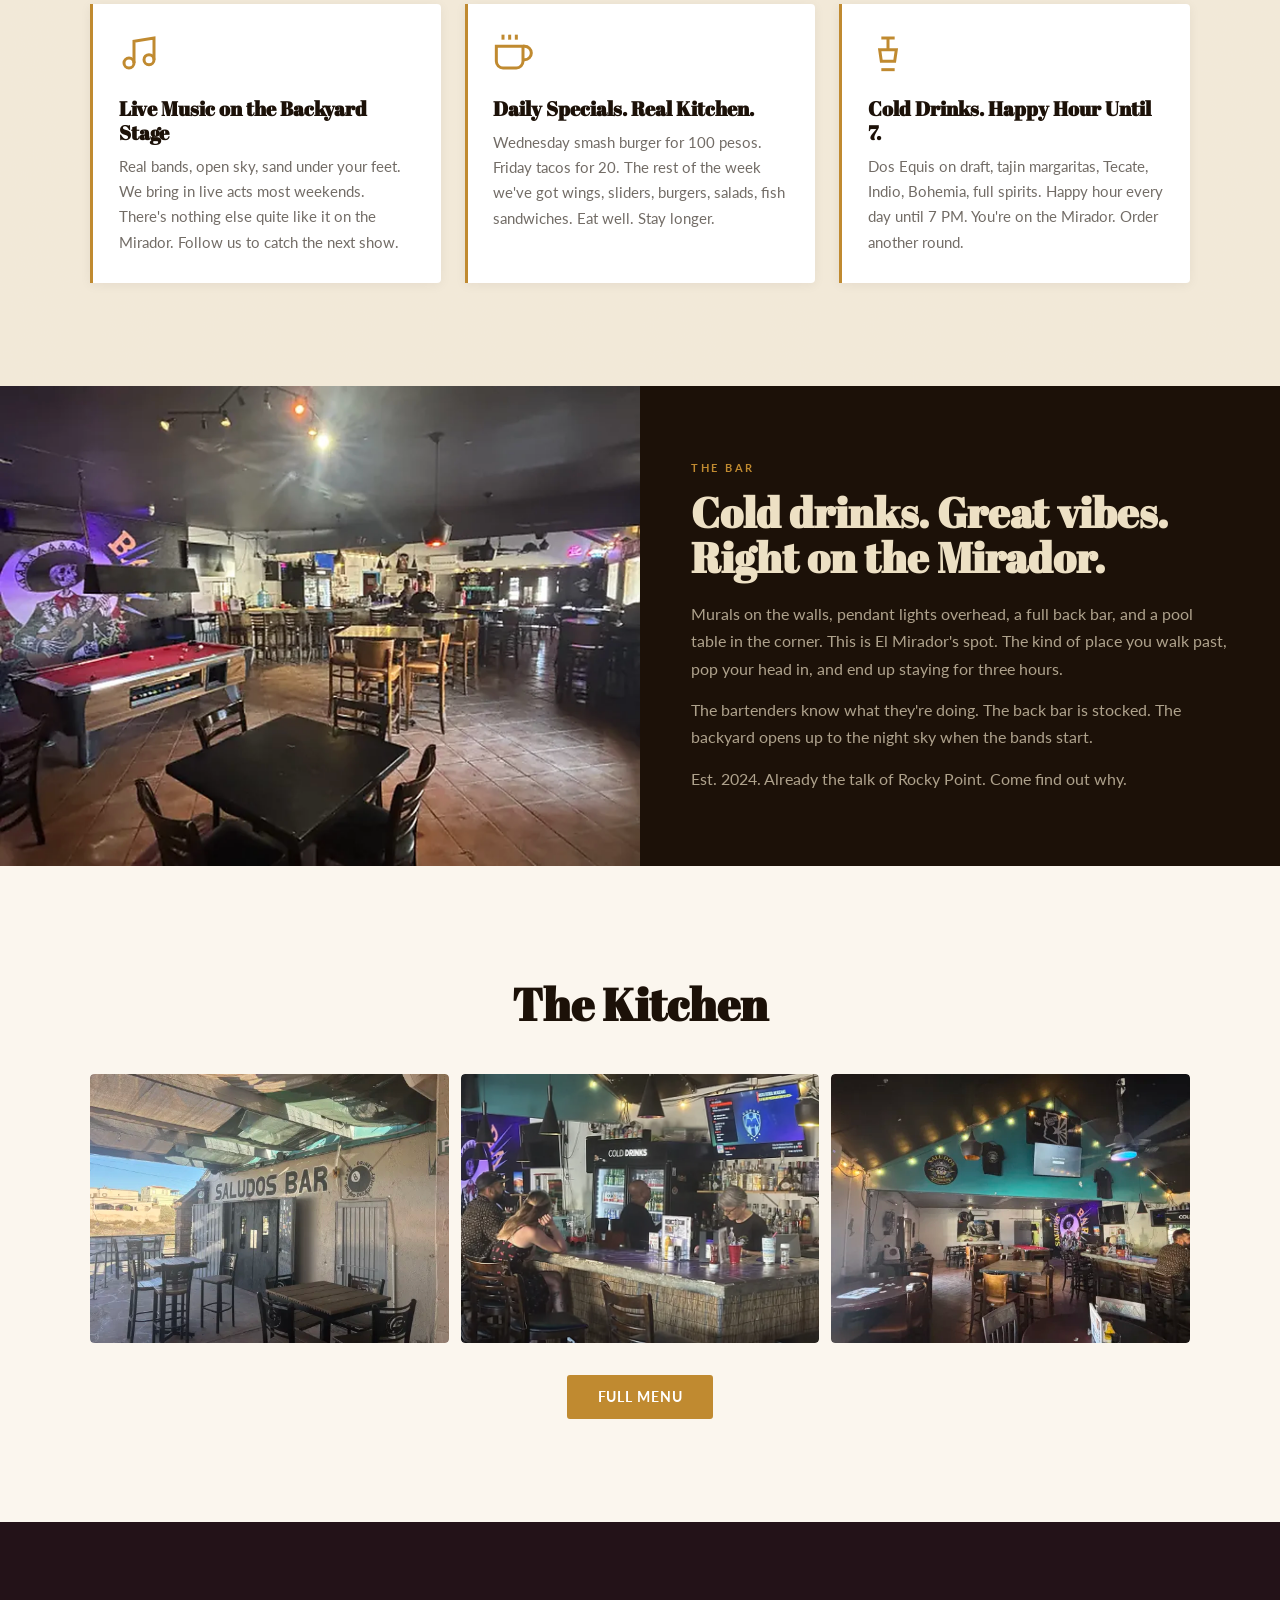
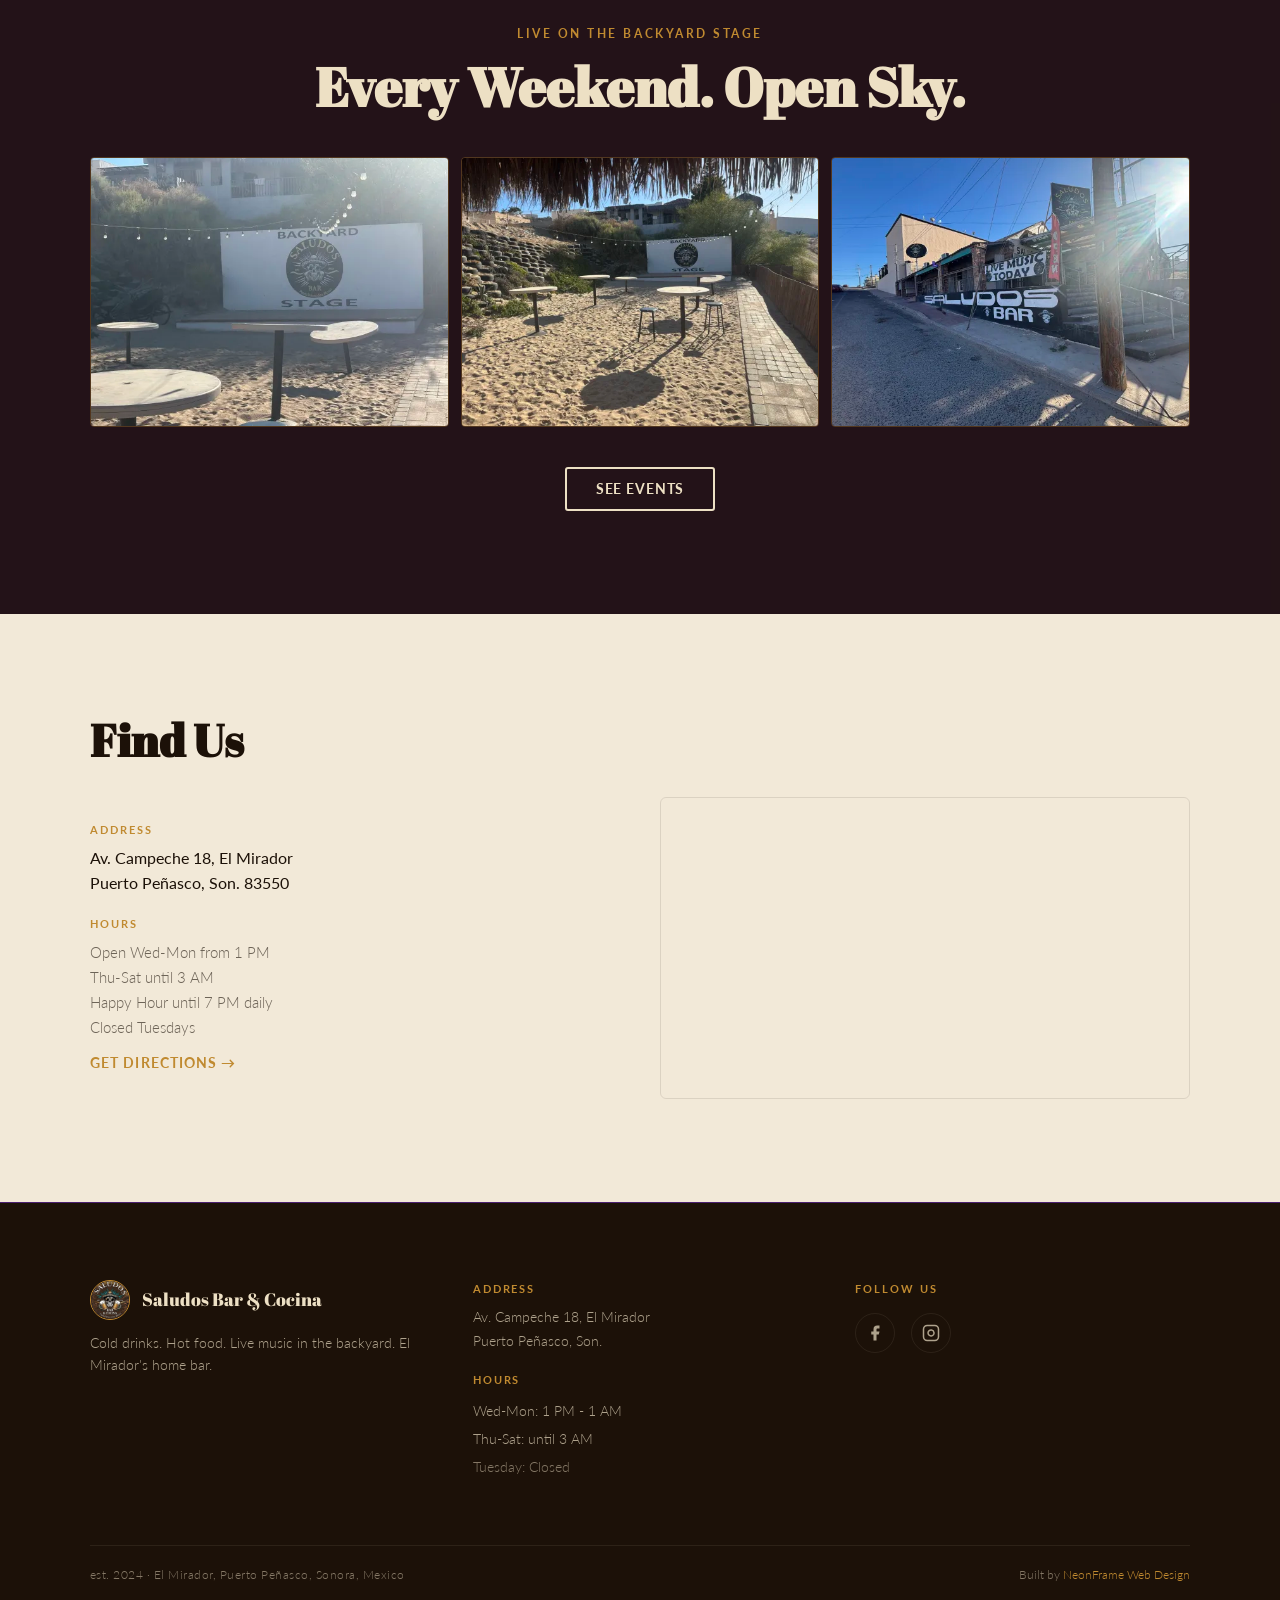
==== commit a7e0993a: "Hero: SALUDOS clears the foam on short heroes + foam spills down the mug wall; add site-wide EN/ES t" ====
--- a/index.html
+++ b/index.html
@@ -1,8 +1,9 @@
 ﻿<!DOCTYPE html>
-<html lang="en">
+<html lang="en" translate="no">
 <head>
   <meta charset="UTF-8">
   <meta name="viewport" content="width=device-width, initial-scale=1.0">
+  <meta name="google" content="notranslate">
   <title>Saludos Bar &amp; Cocina | Puerto Pe&ntilde;asco</title>
   <meta name="description" content="Rocky Point's bar on El Mirador. Live music on the Backyard Stage, cold drinks, daily food specials, and happy hour until 7 PM. Open Wed-Mon from 1 PM.">
 
@@ -46,19 +47,27 @@
         <span class="nav-logo__name">Saludos</span>
       </a>
 
-      <button class="hamburger" id="hamburger" aria-label="Open menu" aria-expanded="false" aria-controls="navLinks">
-        <span></span>
-        <span></span>
-        <span></span>
-      </button>
-
-      <ul class="nav-links" id="navLinks" role="list">
-        <li><a href="index.html" class="active">Home</a></li>
-        <li><a href="menu.html">Menu</a></li>
-        <li><a href="events.html">Events</a></li>
-        <li><a href="gallery.html">Gallery</a></li>
-        <li><a href="find-us.html" class="btn btn--amber">Find Us</a></li>
-      </ul>
+      <div class="nav-right">
+        <div class="nav-lang" role="group" aria-label="Idioma / Language">
+          <button type="button" class="lang-chip is-active" data-setlang="en" aria-pressed="true">EN</button>
+          <span class="nav-lang__sep" aria-hidden="true"></span>
+          <button type="button" class="lang-chip" data-setlang="es" aria-pressed="false">ES</button>
+        </div>
+
+        <button class="hamburger" id="hamburger" aria-label="Open menu" aria-expanded="false" aria-controls="navLinks">
+          <span></span>
+          <span></span>
+          <span></span>
+        </button>
+
+        <ul class="nav-links" id="navLinks" role="list">
+          <li><a href="index.html" class="active" data-en="Home" data-es="Inicio">Home</a></li>
+          <li><a href="menu.html" data-en="Menu" data-es="Men&uacute;">Menu</a></li>
+          <li><a href="events.html" data-en="Events" data-es="Eventos">Events</a></li>
+          <li><a href="gallery.html" data-en="Gallery" data-es="Galer&iacute;a">Gallery</a></li>
+          <li><a href="find-us.html" class="btn btn--amber" data-en="Find Us" data-es="Encu&eacute;ntranos">Find Us</a></li>
+        </ul>
+      </div>
     </div>
   </header>
 
@@ -72,15 +81,15 @@
         <canvas id="pour-canvas" aria-hidden="true"></canvas>
       </div>
       <div class="hero__overlay" aria-hidden="true"></div>
-      <p id="pour-hint" class="pour-hint" aria-hidden="true">Tap once to enable tilt &#127866;</p>
+      <p id="pour-hint" class="pour-hint" aria-hidden="true" data-en-html="Tap once to enable tilt &#127866;" data-es-html="Toca una vez para activar la inclinaci&oacute;n &#127866;">Tap once to enable tilt &#127866;</p>
 
       <div class="hero__content">
-        <span class="hero__eyebrow">El Mirador, Puerto Pe&ntilde;asco</span>
-        <h1 class="hero__headline">The bar everyone's been telling you about.</h1>
-        <p class="hero__sub">Cold drinks, real food, and live music on the Backyard Stage. Right in the heart of El Mirador. Happy hour until 7.</p>
+        <span class="hero__eyebrow" data-en="El Mirador, Puerto Pe&ntilde;asco" data-es="El Mirador, Puerto Pe&ntilde;asco">El Mirador, Puerto Pe&ntilde;asco</span>
+        <h1 class="hero__headline" data-en="The bar everyone's been telling you about." data-es="El bar del que todos te han estado hablando.">The bar everyone's been telling you about.</h1>
+        <p class="hero__sub" data-en="Cold drinks, real food, and live music on the Backyard Stage. Right in the heart of El Mirador. Happy hour until 7." data-es="Bebidas fr&iacute;as, buena comida y m&uacute;sica en vivo en el Backyard Stage. En el coraz&oacute;n de El Mirador. Happy Hour hasta las 7.">Cold drinks, real food, and live music on the Backyard Stage. Right in the heart of El Mirador. Happy hour until 7.</p>
         <div class="hero__cta-row">
-          <a href="menu.html" class="btn btn--amber">See the Menu</a>
-          <a href="events.html" class="btn btn--ghost">Upcoming Events</a>
+          <a href="menu.html" class="btn btn--amber" data-en="See the Menu" data-es="Ver el Men&uacute;">See the Menu</a>
+          <a href="events.html" class="btn btn--ghost" data-en="Upcoming Events" data-es="Pr&oacute;ximos Eventos">Upcoming Events</a>
         </div>
       </div>
     </section>
@@ -90,13 +99,13 @@
          ============================================================ -->
     <section class="intro-section section" aria-label="About Saludos">
       <div class="wrap">
-        <p class="intro__text appear">
+        <p class="intro__text appear" data-en="Saludos Bar &amp; Cocina sits right on El Mirador, Rocky Point's original beachfront strip. We opened in 2024 and we keep it simple: cold drinks, a full kitchen, a pool table, and live bands on the Backyard Stage most weekends." data-es="Saludos Bar &amp; Cocina est&aacute; justo en El Mirador, la franja frente al mar original de Puerto Pe&ntilde;asco. Abrimos en 2024 y lo mantenemos simple: bebidas fr&iacute;as, cocina completa, mesa de billar y bandas en vivo en el Backyard Stage casi todos los fines de semana.">
           Saludos Bar &amp; Cocina sits right on El Mirador, Rocky Point's original beachfront strip. We opened in 2024 and we keep it simple: cold drinks, a full kitchen, a pool table, and live bands on the Backyard Stage most weekends.
         </p>
-        <p class="intro__text appear d-1">
+        <p class="intro__text appear d-1" data-en="Happy hour runs until 7 PM every day. Wednesday we do a smash burger for 100 pesos. Friday it's tacos for 20. Come in hungry." data-es="El Happy Hour es hasta las 7 PM todos los d&iacute;as. Los Mi&eacute;rcoles hacemos una Smash Burger por 100 pesos. Los Viernes son tacos por 20. Vente con hambre.">
           Happy hour runs until 7 PM every day. Wednesday we do a smash burger for 100 pesos. Friday it's tacos for 20. Come in hungry.
         </p>
-        <span class="intro__toast appear d-2">Saludos.</span>
+        <span class="intro__toast appear d-2" data-en="Saludos." data-es="Saludos.">Saludos.</span>
       </div>
     </section>
 
@@ -105,7 +114,7 @@
          ============================================================ -->
     <section class="features-section section grain" aria-label="What we offer">
       <div class="wrap">
-        <h2 class="features-section__heading appear">The Good Stuff</h2>
+        <h2 class="features-section__heading appear" data-en="The Good Stuff" data-es="Lo Bueno">The Good Stuff</h2>
         <div class="features-grid">
 
           <div class="feature-card appear d-1">
@@ -114,8 +123,8 @@
               <circle cx="6" cy="18" r="3"/>
               <circle cx="18" cy="16" r="3"/>
             </svg>
-            <h3 class="feature-card__title">Live Music on the Backyard Stage</h3>
-            <p class="feature-card__text">Real bands, open sky, sand under your feet. We bring in live acts most weekends. There's nothing else quite like it on the Mirador. Follow us to catch the next show.</p>
+            <h3 class="feature-card__title" data-en="Live Music on the Backyard Stage" data-es="M&uacute;sica en Vivo en el Backyard Stage">Live Music on the Backyard Stage</h3>
+            <p class="feature-card__text" data-en="Real bands, open sky, sand under your feet. We bring in live acts most weekends. There's nothing else quite like it on the Mirador. Follow us to catch the next show." data-es="Bandas de verdad, cielo abierto y arena bajo tus pies. Traemos m&uacute;sica en vivo casi todos los fines de semana. No hay nada igual en El Mirador. S&iacute;guenos para no perderte el pr&oacute;ximo show.">Real bands, open sky, sand under your feet. We bring in live acts most weekends. There's nothing else quite like it on the Mirador. Follow us to catch the next show.</p>
           </div>
 
           <div class="feature-card appear d-2">
@@ -126,8 +135,8 @@
               <line x1="10" y1="1" x2="10" y2="4"/>
               <line x1="14" y1="1" x2="14" y2="4"/>
             </svg>
-            <h3 class="feature-card__title">Daily Specials. Real Kitchen.</h3>
-            <p class="feature-card__text">Wednesday smash burger for 100 pesos. Friday tacos for 20. The rest of the week we've got wings, sliders, burgers, salads, fish sandwiches. Eat well. Stay longer.</p>
+            <h3 class="feature-card__title" data-en="Daily Specials. Real Kitchen." data-es="Especiales del D&iacute;a. Cocina de Verdad.">Daily Specials. Real Kitchen.</h3>
+            <p class="feature-card__text" data-en="Wednesday smash burger for 100 pesos. Friday tacos for 20. The rest of the week we've got wings, sliders, burgers, salads, fish sandwiches. Eat well. Stay longer." data-es="Mi&eacute;rcoles Smash Burger por 100 pesos. Viernes tacos por 20. El resto de la semana tenemos alitas, sliders, hamburguesas, ensaladas y sandwiches de pescado. Come bien. Qu&eacute;date m&aacute;s tiempo.">Wednesday smash burger for 100 pesos. Friday tacos for 20. The rest of the week we've got wings, sliders, burgers, salads, fish sandwiches. Eat well. Stay longer.</p>
           </div>
 
           <div class="feature-card appear d-3">
@@ -137,8 +146,8 @@
               <path d="M12 10V3"/>
               <path d="M8 3h8"/>
             </svg>
-            <h3 class="feature-card__title">Cold Drinks. Happy Hour Until 7.</h3>
-            <p class="feature-card__text">Dos Equis on draft, tajin margaritas, Tecate, Indio, Bohemia, full spirits. Happy hour every day until 7 PM. You're on the Mirador. Order another round.</p>
+            <h3 class="feature-card__title" data-en="Cold Drinks. Happy Hour Until 7." data-es="Bebidas Fr&iacute;as. Happy Hour hasta las 7.">Cold Drinks. Happy Hour Until 7.</h3>
+            <p class="feature-card__text" data-en="Dos Equis on draft, tajin margaritas, Tecate, Indio, Bohemia, full spirits. Happy hour every day until 7 PM. You're on the Mirador. Order another round." data-es="Dos Equis de barril, margaritas con Tajin, Tecate, Indio, Bohemia y barra completa de licores. Happy Hour todos los d&iacute;as hasta las 7 PM. Est&aacute;s en El Mirador. Pide otra ronda.">Dos Equis on draft, tajin margaritas, Tecate, Indio, Bohemia, full spirits. Happy hour every day until 7 PM. You're on the Mirador. Order another round.</p>
           </div>
 
         </div>
@@ -160,11 +169,11 @@
           >
         </div>
         <div class="atmosphere-text">
-          <span class="atmosphere-text__overline">The Bar</span>
-          <h2 class="atmosphere-text__heading appear">Cold drinks. Great vibes. Right on the Mirador.</h2>
-          <p class="appear">Murals on the walls, pendant lights overhead, a full back bar, and a pool table in the corner. This is El Mirador's spot. The kind of place you walk past, pop your head in, and end up staying for three hours.</p>
-          <p class="appear d-1">The bartenders know what they're doing. The back bar is stocked. The backyard opens up to the night sky when the bands start.</p>
-          <p class="appear d-2">Est. 2024. Already the talk of Rocky Point. Come find out why.</p>
+          <span class="atmosphere-text__overline" data-en="The Bar" data-es="El Bar">The Bar</span>
+          <h2 class="atmosphere-text__heading appear" data-en="Cold drinks. Great vibes. Right on the Mirador." data-es="Bebidas fr&iacute;as. Buen ambiente. Justo en El Mirador.">Cold drinks. Great vibes. Right on the Mirador.</h2>
+          <p class="appear" data-en="Murals on the walls, pendant lights overhead, a full back bar, and a pool table in the corner. This is El Mirador's spot. The kind of place you walk past, pop your head in, and end up staying for three hours." data-es="Murales en las paredes, l&aacute;mparas colgantes, una barra completa y una mesa de billar en la esquina. Este es el lugar de El Mirador. De esos lugares por los que pasas, asomas la cabeza y terminas qued&aacute;ndote tres horas.">Murals on the walls, pendant lights overhead, a full back bar, and a pool table in the corner. This is El Mirador's spot. The kind of place you walk past, pop your head in, and end up staying for three hours.</p>
+          <p class="appear d-1" data-en="The bartenders know what they're doing. The back bar is stocked. The backyard opens up to the night sky when the bands start." data-es="Los cantineros saben lo que hacen. La barra est&aacute; bien surtida. El patio se abre al cielo nocturno cuando empiezan las bandas.">The bartenders know what they're doing. The back bar is stocked. The backyard opens up to the night sky when the bands start.</p>
+          <p class="appear d-2" data-en="Est. 2024. Already the talk of Rocky Point. Come find out why." data-es="Desde 2024. Ya somos de lo que m&aacute;s se habla en Puerto Pe&ntilde;asco. Ven a descubrir por qu&eacute;.">Est. 2024. Already the talk of Rocky Point. Come find out why.</p>
         </div>
       </div>
     </section>
@@ -174,7 +183,7 @@
          ============================================================ -->
     <section class="food-preview-section section" aria-label="Food preview">
       <div class="wrap">
-        <h2 class="food-preview-section__heading appear">The Kitchen</h2>
+        <h2 class="food-preview-section__heading appear" data-en="The Kitchen" data-es="La Cocina">The Kitchen</h2>
         <div class="food-preview-grid">
           <div class="food-card appear d-1">
             <div class="food-card__img-wrap">
@@ -211,7 +220,7 @@
           </div>
         </div>
         <div class="food-preview-cta appear">
-          <a href="menu.html" class="btn btn--amber">Full Menu</a>
+          <a href="menu.html" class="btn btn--amber" data-en="Full Menu" data-es="Men&uacute; completo">Full Menu</a>
         </div>
       </div>
     </section>
@@ -221,8 +230,8 @@
          ============================================================ -->
     <section class="music-teaser-section section" aria-label="Live music">
       <div class="wrap">
-        <span class="music-teaser__overline">Live on the Backyard Stage</span>
-        <h2 class="music-teaser__heading appear">Every Weekend. Open Sky.</h2>
+        <span class="music-teaser__overline" data-en="Live on the Backyard Stage" data-es="En Vivo en el Backyard Stage">Live on the Backyard Stage</span>
+        <h2 class="music-teaser__heading appear" data-en="Every Weekend. Open Sky." data-es="Cada Fin de Semana. Cielo Abierto.">Every Weekend. Open Sky.</h2>
         <div class="music-photo-row">
           <div class="music-photo-row__item appear d-1">
             <img
@@ -253,7 +262,7 @@
           </div>
         </div>
         <div class="music-teaser__cta">
-          <a href="events.html" class="btn btn--ghost">See Events</a>
+          <a href="events.html" class="btn btn--ghost" data-en="See Events" data-es="Ver Eventos">See Events</a>
         </div>
       </div>
     </section>
@@ -263,16 +272,16 @@
          ============================================================ -->
     <section class="find-strip-section section" aria-label="Location and hours">
       <div class="wrap">
-        <h2 class="section-heading appear" style="margin-bottom:2rem;">Find Us</h2>
+        <h2 class="section-heading appear" style="margin-bottom:2rem;" data-en="Find Us" data-es="Encu&eacute;ntranos">Find Us</h2>
         <div class="find-strip-grid">
           <div class="appear">
-            <span class="find-strip__info-label">Address</span>
-            <p class="find-strip__address">
+            <span class="find-strip__info-label" data-en="Address" data-es="Direcci&oacute;n">Address</span>
+            <p class="find-strip__address" data-en-html="Av. Campeche 18, El Mirador<br>Puerto Pe&ntilde;asco, Son. 83550" data-es-html="Av. Campeche 18, El Mirador<br>Puerto Pe&ntilde;asco, Son. 83550">
               Av. Campeche 18, El Mirador<br>
               Puerto Pe&ntilde;asco, Son. 83550
             </p>
-            <span class="find-strip__info-label">Hours</span>
-            <p class="find-strip__hours">
+            <span class="find-strip__info-label" data-en="Hours" data-es="Horario">Hours</span>
+            <p class="find-strip__hours" data-en-html="Open Wed-Mon from 1 PM<br>Thu-Sat until 3 AM<br>Happy Hour until 7 PM daily<br>Closed Tuesdays" data-es-html="Abierto Mi&eacute;-Lun desde la 1 PM<br>Jue-S&aacute;b hasta las 3 AM<br>Happy Hour hasta las 7 PM todos los d&iacute;as<br>Cerrado los Martes">
               Open Wed-Mon from 1 PM<br>
               Thu-Sat until 3 AM<br>
               Happy Hour until 7 PM daily<br>
@@ -283,6 +292,8 @@
               class="find-strip__directions"
               target="_blank"
               rel="noopener noreferrer"
+              data-en-html="Get Directions &rarr;"
+              data-es-html="C&oacute;mo llegar &rarr;"
             >Get Directions &rarr;</a>
           </div>
           <div class="appear d-1">
@@ -315,40 +326,31 @@
             <img src="assets/logo.jpg" alt="Saludos Bar &amp; Cocina logo" width="40" height="40">
             <span class="footer-brand__name">Saludos Bar &amp; Cocina</span>
           </div>
-          <p class="footer-brand__tagline">Cold drinks. Hot food. Live music in the backyard. El Mirador's home bar.</p>
+          <p class="footer-brand__tagline" data-en="Cold drinks. Hot food. Live music in the backyard. El Mirador's home bar." data-es="Bebidas fr&iacute;as. Comida caliente. M&uacute;sica en vivo en el patio. El bar de El Mirador.">Cold drinks. Hot food. Live music in the backyard. El Mirador's home bar.</p>
         </div>
 
         <!-- Info -->
         <div class="footer-info">
-          <span class="footer-info__label">Address</span>
+          <span class="footer-info__label" data-en="Address" data-es="Direcci&oacute;n">Address</span>
           <p class="footer-info__text">Av. Campeche 18, El Mirador<br>Puerto Pe&ntilde;asco, Son.</p>
 
-          <span class="footer-info__label">Hours</span>
+          <span class="footer-info__label" data-en="Hours" data-es="Horario">Hours</span>
           <ul class="footer-info__hours-list">
-            <li>Wed-Mon: 1 PM - 1 AM</li>
-            <li>Thu-Sat: until 3 AM</li>
-            <li class="closed">Tuesday: Closed</li>
+            <li data-en="Wed-Mon: 1 PM - 1 AM" data-es="Mi&eacute;-Lun: 1 PM a 1 AM">Wed-Mon: 1 PM - 1 AM</li>
+            <li data-en="Thu-Sat: until 3 AM" data-es="Jue-S&aacute;b: hasta las 3 AM">Thu-Sat: until 3 AM</li>
+            <li class="closed" data-en="Tuesday: Closed" data-es="Martes: Cerrado">Tuesday: Closed</li>
           </ul>
-
-          <span class="footer-info__label">Contact</span>
-          <p class="footer-info__text">[Phone to be confirmed]</p>
         </div>
 
         <!-- Social -->
         <div class="footer-social">
-          <span class="footer-social__label">Follow Us</span>
+          <span class="footer-social__label" data-en="Follow Us" data-es="S&iacute;guenos">Follow Us</span>
           <div class="footer-social__links">
             <a href="https://www.facebook.com/saludospenascomx/" class="footer-social__link" aria-label="Facebook" target="_blank" rel="noopener noreferrer">
-              <svg viewBox="0 0 24 24" fill="currentColor" aria-hidden="true">
-                <path d="M18 2h-3a5 5 0 0 0-5 5v3H7v4h3v8h4v-8h3l1-4h-4V7a1 1 0 0 1 1-1h3z"/>
-              </svg>
+              <svg viewBox="0 0 24 24" fill="currentColor" aria-hidden="true"><path d="M18 2h-3a5 5 0 0 0-5 5v3H7v4h3v8h4v-8h3l1-4h-4V7a1 1 0 0 1 1-1h3z"/></svg>
             </a>
             <a href="https://www.instagram.com/saludosbarpenasco/" class="footer-social__link" aria-label="Instagram" target="_blank" rel="noopener noreferrer">
-              <svg viewBox="0 0 24 24" fill="none" stroke="currentColor" stroke-width="2" aria-hidden="true">
-                <rect x="2" y="2" width="20" height="20" rx="5" ry="5"/>
-                <path d="M16 11.37A4 4 0 1 1 12.63 8 4 4 0 0 1 16 11.37z"/>
-                <line x1="17.5" y1="6.5" x2="17.51" y2="6.5"/>
-              </svg>
+              <svg viewBox="0 0 24 24" fill="none" stroke="currentColor" stroke-width="2" aria-hidden="true"><rect x="2" y="2" width="20" height="20" rx="5" ry="5"/><path d="M16 11.37A4 4 0 1 1 12.63 8 4 4 0 0 1 16 11.37z"/><line x1="17.5" y1="6.5" x2="17.51" y2="6.5"/></svg>
             </a>
           </div>
         </div>
@@ -356,8 +358,8 @@
       </div>
 
       <div class="footer-bottom">
-        <span class="footer-bottom__copy">est. 2024 &middot; El Mirador, Puerto Pe&ntilde;asco, Sonora, Mexico</span>
-        <span class="footer-bottom__built">Built by <a href="https://neonframewebdesign.com" target="_blank" rel="noopener noreferrer">NeonFrame Web Design</a></span>
+        <span class="footer-bottom__copy" data-en="est. 2024 &middot; El Mirador, Puerto Pe&ntilde;asco, Sonora, Mexico" data-es="est. 2024 &middot; El Mirador, Puerto Pe&ntilde;asco, Sonora, M&eacute;xico">est. 2024 &middot; El Mirador, Puerto Pe&ntilde;asco, Sonora, Mexico</span>
+        <span class="footer-bottom__built"><span data-en="Built by" data-es="Hecho por">Built by</span> <a href="https://neonframewebdesign.com" target="_blank" rel="noopener noreferrer">NeonFrame Web Design</a></span>
       </div>
     </div>
   </footer>
--- a/css/style.css
+++ b/css/style.css
@@ -412,6 +412,64 @@
 }
 
 
+/* Right-side nav cluster (language toggle + links/hamburger) */
+.nav-right {
+  display: flex;
+  align-items: center;
+  gap: clamp(0.9rem, 2vw, 1.6rem);
+}
+
+/* Language flag toggle (EN / ES) */
+.nav-lang {
+  display: flex;
+  align-items: center;
+  gap: 0.5rem;
+  flex-shrink: 0;
+}
+
+.lang-chip {
+  position: relative;
+  background: none;
+  border: none;
+  cursor: pointer;
+  padding: 6px 2px;
+  min-width: 26px;
+  min-height: 34px;
+  font-family: var(--f-body);
+  font-weight: 700;
+  font-size: 0.74rem;
+  letter-spacing: 0.08em;
+  color: rgba(237, 224, 196, 0.5);
+  transition: color 0.2s;
+}
+
+.lang-chip:hover { color: var(--cream); }
+
+.lang-chip.is-active { color: var(--amber); }
+
+.lang-chip.is-active::after {
+  content: '';
+  position: absolute;
+  left: 2px;
+  right: 2px;
+  bottom: 4px;
+  height: 2px;
+  background: var(--amber);
+}
+
+.nav-lang__sep {
+  width: 1px;
+  height: 14px;
+  background: rgba(237, 224, 196, 0.25);
+}
+
+@media (max-width: 767px) {
+  /* keep the toggle reachable in the bar (not buried in the dropdown) */
+  .nav-right { gap: 0.6rem; }
+  .lang-chip { font-size: 0.72rem; min-width: 24px; }
+}
+
+
 /* ================================================================
    HERO (index.html)
    ================================================================ */
@@ -461,7 +519,7 @@
   font-size: 0.75rem;
   letter-spacing: 0.22em;
   text-transform: uppercase;
-  color: var(--amber);
+  color: #F6CE73;
   margin-bottom: 0.8rem;
   display: block;
 }
@@ -504,7 +562,15 @@
 
 .hero__eyebrow,
 .hero__headline,
-.hero__sub { text-shadow: 0 2px 20px rgba(0, 0, 0, 0.55); }
+.hero__sub { text-shadow: 0 1px 3px rgba(0, 0, 0, 0.62), 0 2px 20px rgba(0, 0, 0, 0.5); }
+
+/* The eyebrow sits over the brightest part of the beer — give it a strong dark
+   halo + near-white warm color so it stays readable on any background. */
+.hero__content .hero__eyebrow {
+  color: #FFEDC2;
+  font-size: 0.84rem;
+  text-shadow: 0 0 2px rgba(0, 0, 0, 0.95), 0 1px 4px rgba(0, 0, 0, 0.9), 0 2px 12px rgba(0, 0, 0, 0.7);
+}
 
 .pour-hint {
   position: absolute;
@@ -540,6 +606,22 @@
   .pour-hint { display: none !important; }
 }
 
+/* Short laptop heroes: keep the hero copy compact so the beer-filled SALUDOS
+   wordmark keeps a clear band between the foam crest and the headline. */
+@media (min-width: 700px) and (max-height: 780px) {
+  .hero { padding-bottom: clamp(1.8rem, 4.5vh, 4rem); }
+  .hero__eyebrow { margin-bottom: 0.5rem; }
+  .hero__headline { font-size: clamp(2rem, 5.2vh, 3.2rem); margin-bottom: 0.7rem; }
+  .hero__sub { font-size: 1rem; margin-bottom: 1.3rem; }
+}
+
+/* Narrow phones: the headline wraps to many lines, so tighten it (and the gaps)
+   to leave room for the SALUDOS wordmark above it. */
+@media (max-width: 600px) {
+  .hero__headline { font-size: clamp(2rem, 8.5vw, 2.7rem); margin-bottom: 0.7rem; }
+  .hero__sub { margin-bottom: 1.4rem; }
+}
+
 
 /* ================================================================
    HERO BAND (interior pages: 40vh or 30vh)
@@ -2027,6 +2109,45 @@
   transform: scale(1.04);
 }
 
+/* Two stacked photos in one menu column */
+.menu-section__photo--duo {
+  aspect-ratio: unset;
+  overflow: visible;
+  display: flex;
+  flex-direction: column;
+  gap: 0.5rem;
+}
+
+.menu-section__photo--duo .photo-duo-frame {
+  overflow: hidden;
+  border-radius: 6px;
+  flex: 0 0 auto;
+  aspect-ratio: 1;
+}
+
+.menu-section__photo--duo .photo-duo-frame img {
+  width: 100%;
+  height: 100%;
+  object-fit: cover;
+  transition: transform 0.35s ease;
+}
+
+.menu-section__photo--duo .photo-duo-frame:hover img {
+  transform: scale(1.04);
+}
+
+@media (max-width: 767px) {
+  .menu-section__photo--duo {
+    flex-direction: row;
+    max-height: 260px;
+  }
+  .menu-section__photo--duo .photo-duo-frame {
+    flex: 1;
+    aspect-ratio: unset;
+    height: 100%;
+  }
+}
+
 .menu-section__content {
   min-width: 0;
 }
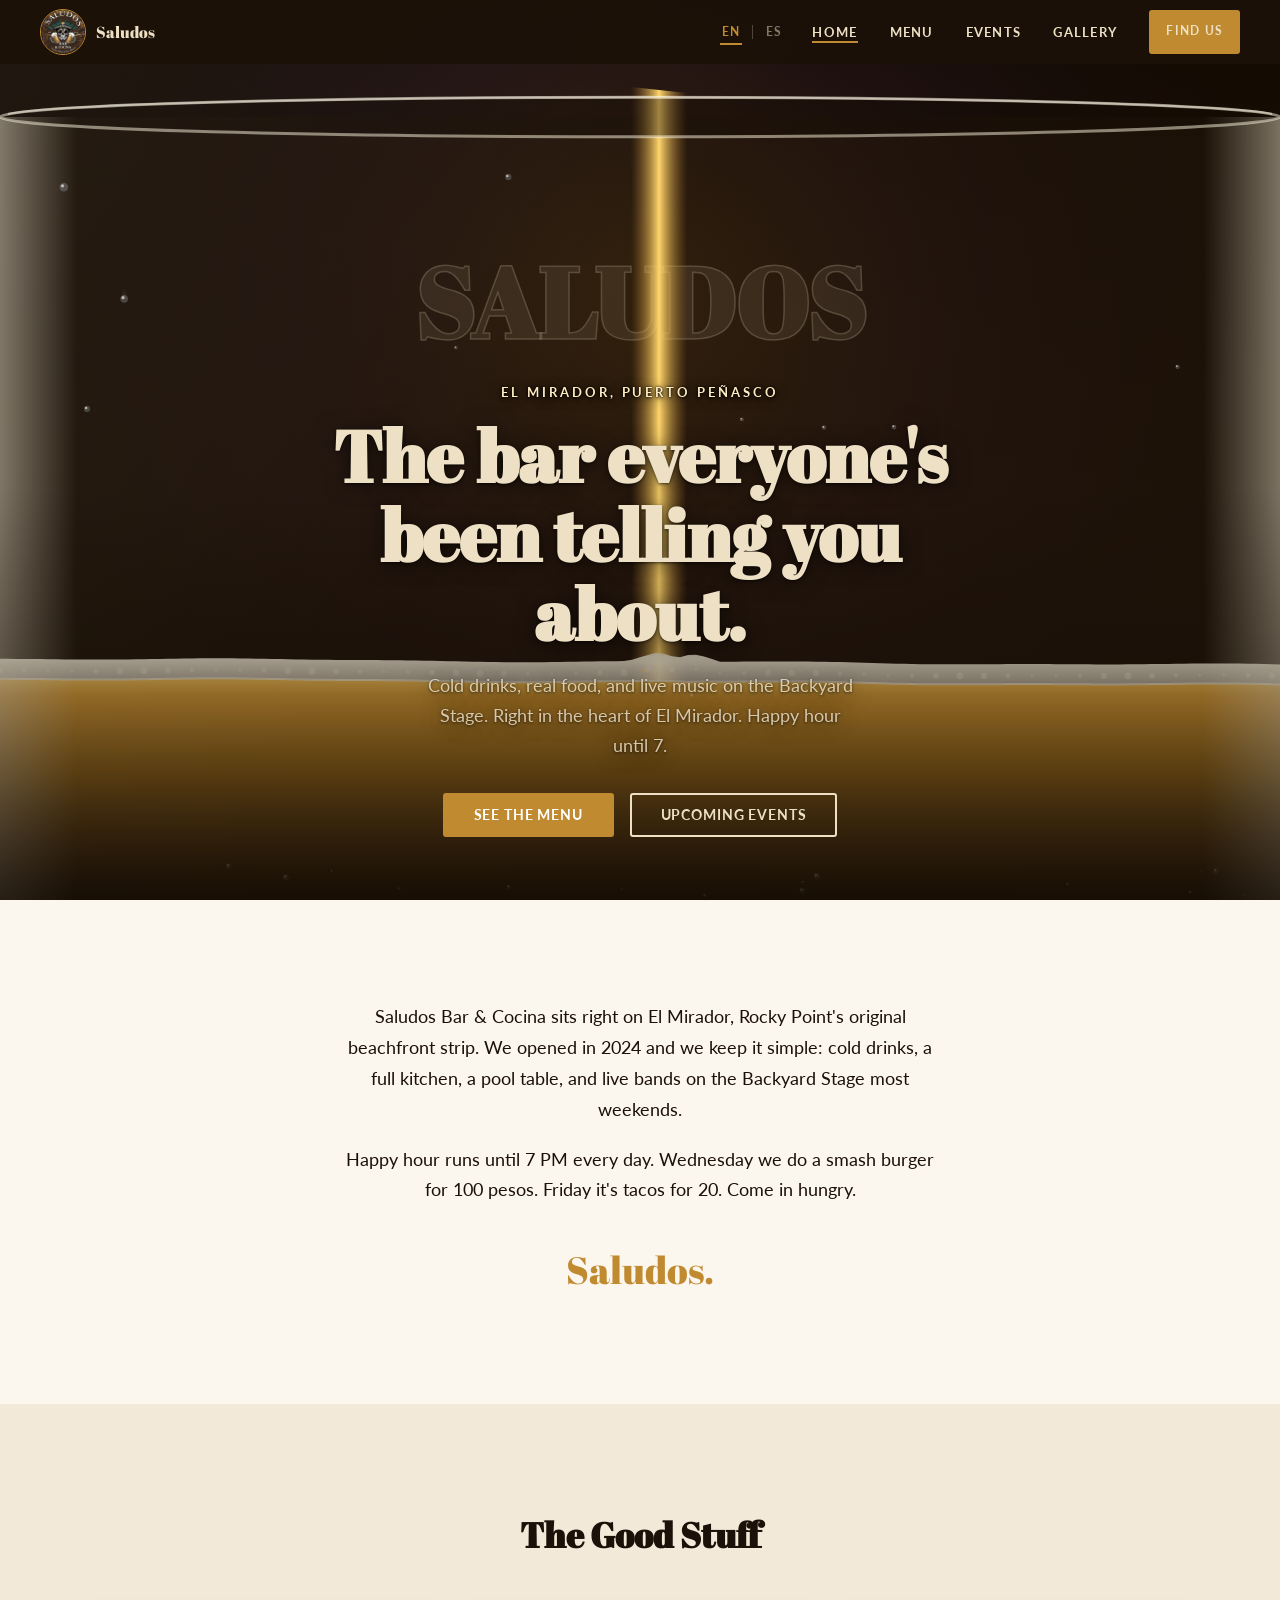
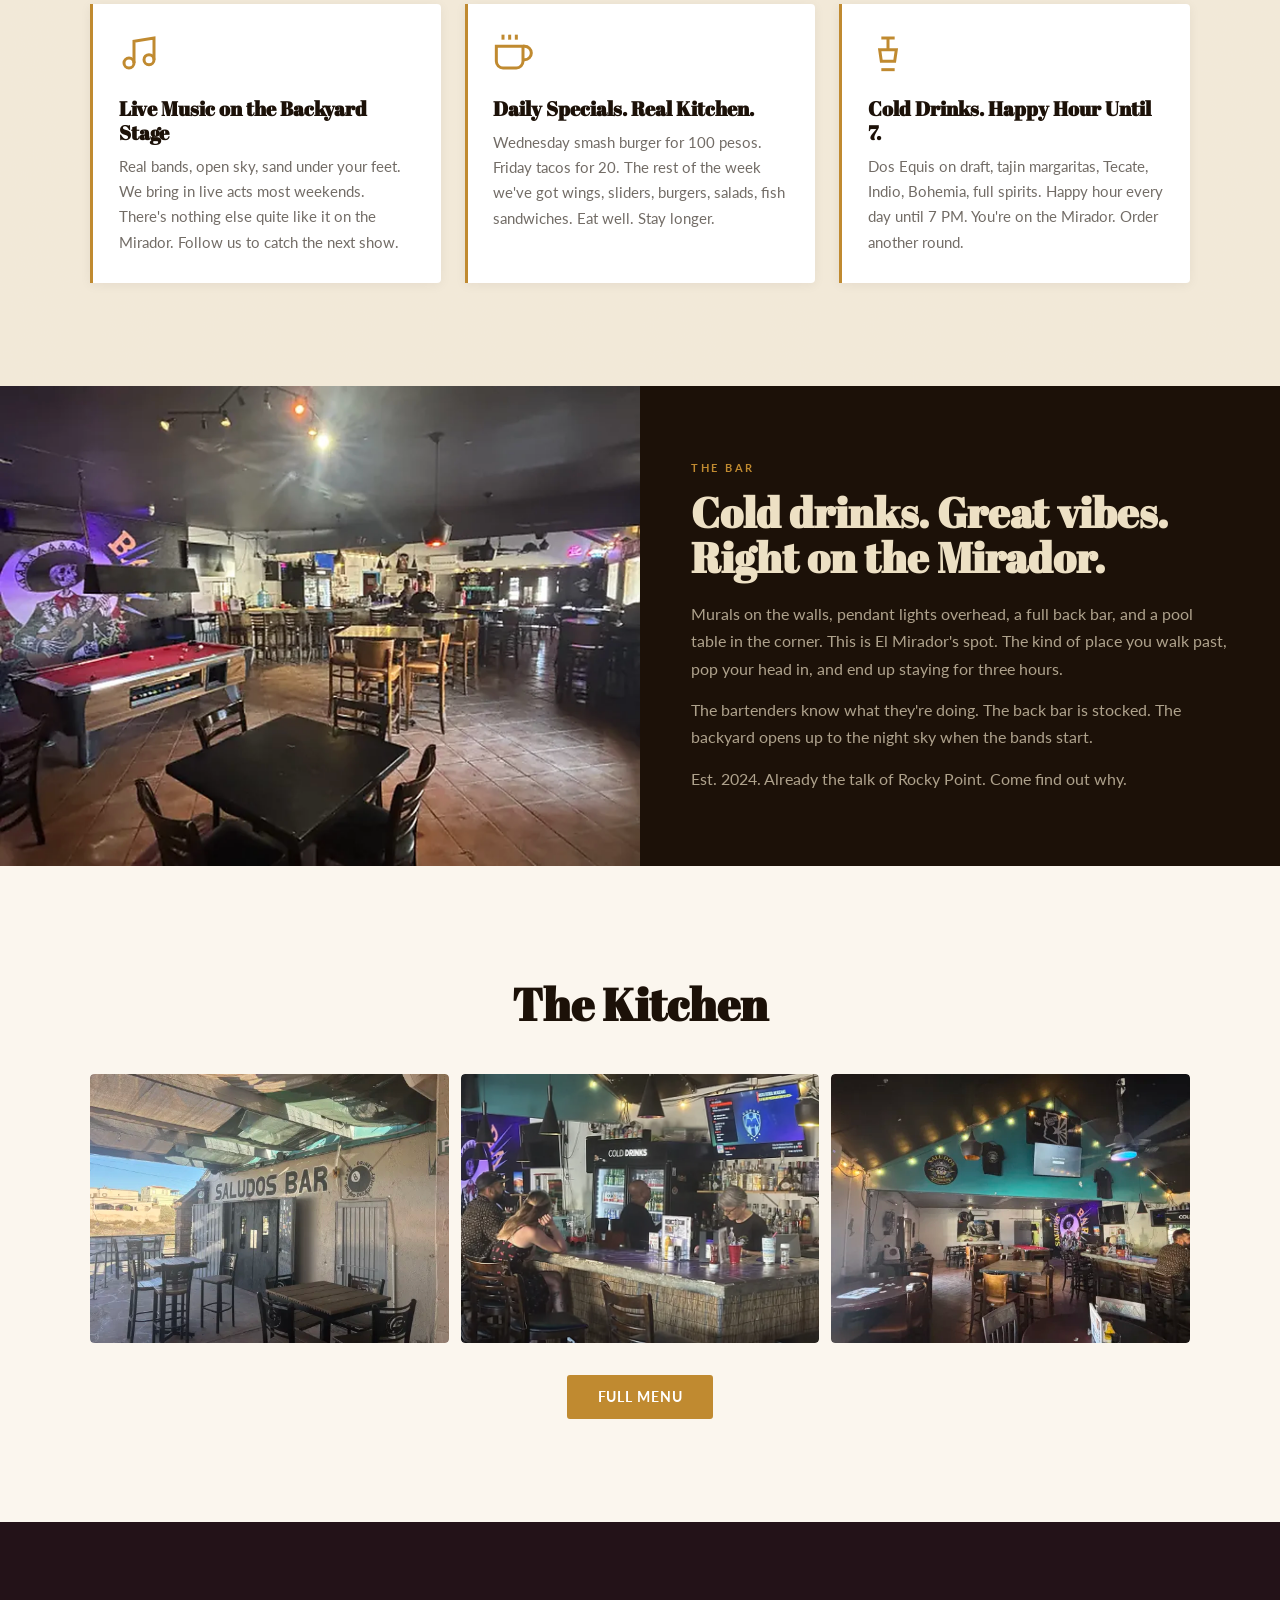
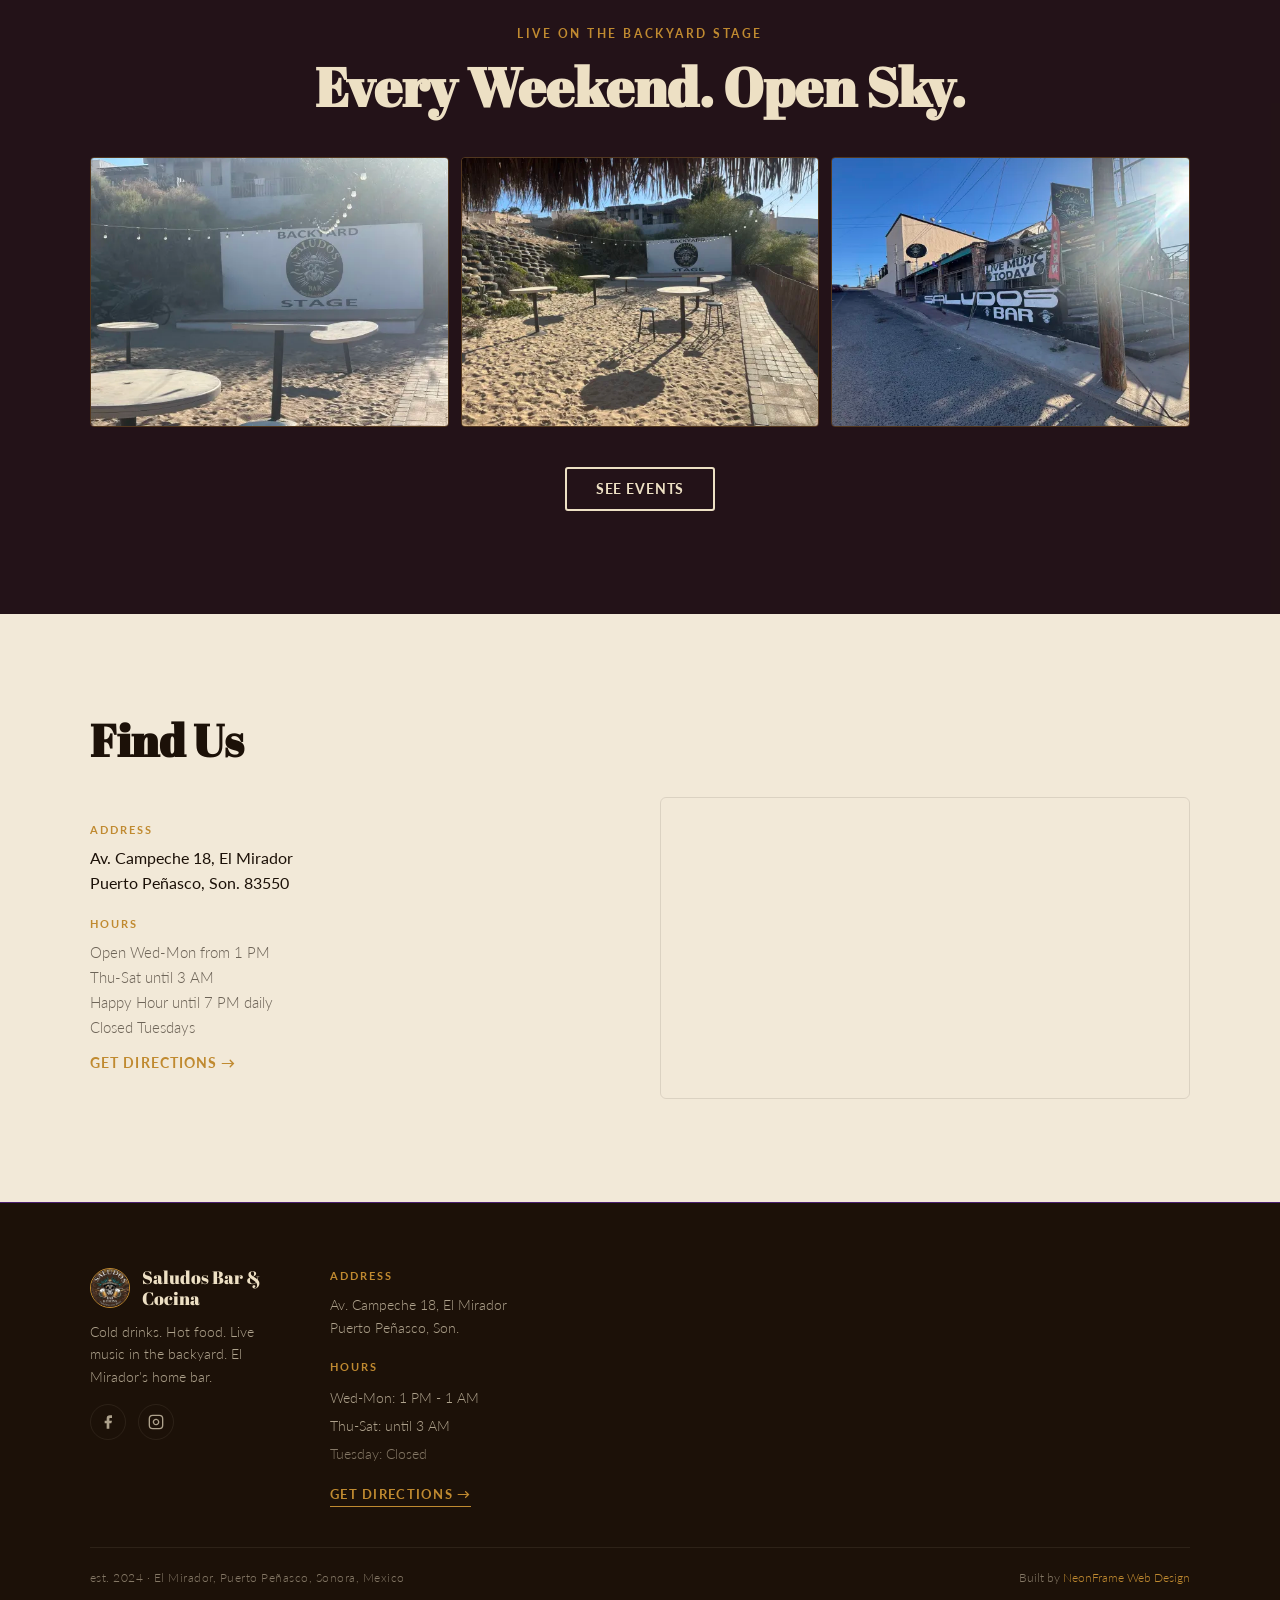
==== commit 159408b2: "Footer redesign: 3-column layout with Google Maps embed on all pages Brand + social icons in left co" ====
--- a/index.html
+++ b/index.html
@@ -320,31 +320,13 @@
     <div class="wrap">
       <div class="footer-grid">
 
-        <!-- Brand -->
+        <!-- Brand + social -->
         <div class="footer-brand">
           <div class="footer-brand__logo-row">
             <img src="assets/logo.jpg" alt="Saludos Bar &amp; Cocina logo" width="40" height="40">
             <span class="footer-brand__name">Saludos Bar &amp; Cocina</span>
           </div>
           <p class="footer-brand__tagline" data-en="Cold drinks. Hot food. Live music in the backyard. El Mirador's home bar." data-es="Bebidas fr&iacute;as. Comida caliente. M&uacute;sica en vivo en el patio. El bar de El Mirador.">Cold drinks. Hot food. Live music in the backyard. El Mirador's home bar.</p>
-        </div>
-
-        <!-- Info -->
-        <div class="footer-info">
-          <span class="footer-info__label" data-en="Address" data-es="Direcci&oacute;n">Address</span>
-          <p class="footer-info__text">Av. Campeche 18, El Mirador<br>Puerto Pe&ntilde;asco, Son.</p>
-
-          <span class="footer-info__label" data-en="Hours" data-es="Horario">Hours</span>
-          <ul class="footer-info__hours-list">
-            <li data-en="Wed-Mon: 1 PM - 1 AM" data-es="Mi&eacute;-Lun: 1 PM a 1 AM">Wed-Mon: 1 PM - 1 AM</li>
-            <li data-en="Thu-Sat: until 3 AM" data-es="Jue-S&aacute;b: hasta las 3 AM">Thu-Sat: until 3 AM</li>
-            <li class="closed" data-en="Tuesday: Closed" data-es="Martes: Cerrado">Tuesday: Closed</li>
-          </ul>
-        </div>
-
-        <!-- Social -->
-        <div class="footer-social">
-          <span class="footer-social__label" data-en="Follow Us" data-es="S&iacute;guenos">Follow Us</span>
           <div class="footer-social__links">
             <a href="https://www.facebook.com/saludospenascomx/" class="footer-social__link" aria-label="Facebook" target="_blank" rel="noopener noreferrer">
               <svg viewBox="0 0 24 24" fill="currentColor" aria-hidden="true"><path d="M18 2h-3a5 5 0 0 0-5 5v3H7v4h3v8h4v-8h3l1-4h-4V7a1 1 0 0 1 1-1h3z"/></svg>
@@ -355,6 +337,41 @@
           </div>
         </div>
 
+        <!-- Info -->
+        <div class="footer-info">
+          <span class="footer-info__label" data-en="Address" data-es="Direcci&oacute;n">Address</span>
+          <p class="footer-info__text">Av. Campeche 18, El Mirador<br>Puerto Pe&ntilde;asco, Son.</p>
+
+          <span class="footer-info__label" data-en="Hours" data-es="Horario">Hours</span>
+          <ul class="footer-info__hours-list">
+            <li data-en="Wed-Mon: 1 PM - 1 AM" data-es="Mi&eacute;-Lun: 1 PM a 1 AM">Wed-Mon: 1 PM - 1 AM</li>
+            <li data-en="Thu-Sat: until 3 AM" data-es="Jue-S&aacute;b: hasta las 3 AM">Thu-Sat: until 3 AM</li>
+            <li class="closed" data-en="Tuesday: Closed" data-es="Martes: Cerrado">Tuesday: Closed</li>
+          </ul>
+
+          <a
+            href="https://www.google.com/maps/search/?api=1&query=Av.+Campeche+18+Puerto+Pe%C3%B1asco+Sonora"
+            class="footer-directions"
+            target="_blank"
+            rel="noopener noreferrer"
+            data-en="Get Directions &rarr;"
+            data-es="C&oacute;mo llegar &rarr;"
+          >Get Directions &rarr;</a>
+        </div>
+
+        <!-- Map -->
+        <div class="footer-map">
+          <iframe
+            class="footer-map__embed"
+            src="https://maps.google.com/maps?q=Saludos+Bar+Cocina+Puerto+Pe%C3%B1asco+Sonora+Mexico&output=embed"
+            title="Saludos Bar &amp; Cocina location map"
+            allowfullscreen=""
+            loading="lazy"
+            referrerpolicy="no-referrer-when-downgrade"
+            aria-label="Map of Saludos Bar &amp; Cocina in Puerto Pe&ntilde;asco"
+          ></iframe>
+        </div>
+
       </div>
 
       <div class="footer-bottom">
--- a/css/style.css
+++ b/css/style.css
@@ -1108,24 +1108,26 @@
 .site-footer {
   background: var(--bg);
   border-top: 1px solid var(--purple);
-  padding: clamp(3rem, 6vw, 5rem) 0 0;
+  padding: clamp(2.5rem, 5vw, 4rem) 0 0;
 }
 
 .footer-grid {
   display: grid;
   grid-template-columns: 1fr;
-  gap: 2.5rem;
-  padding-bottom: clamp(2.5rem, 5vw, 4rem);
+  gap: 2rem;
+  padding-bottom: 2rem;
+  align-items: stretch;
 }
 
 @media (min-width: 768px) {
   .footer-grid {
-    grid-template-columns: 1fr 1fr 1fr;
-    gap: 3rem;
-  }
-}
-
-/* Left: brand */
+    grid-template-columns: 200px 1fr 2fr;
+    gap: 2.5rem;
+    padding-bottom: 2.5rem;
+  }
+}
+
+/* Left: brand + social */
 .footer-brand {
   display: flex;
   flex-direction: column;
@@ -1159,6 +1161,34 @@
   font-size: 0.9rem;
   color: var(--cream-dim);
   line-height: 1.55;
+}
+
+.footer-social__links {
+  display: flex;
+  gap: 0.75rem;
+  margin-top: 0.25rem;
+}
+
+.footer-social__link {
+  display: flex;
+  align-items: center;
+  justify-content: center;
+  width: 36px;
+  height: 36px;
+  border: 1px solid var(--border);
+  border-radius: 50%;
+  color: var(--cream-dim);
+  transition: color 0.2s, border-color 0.2s;
+}
+
+.footer-social__link:hover {
+  color: var(--amber);
+  border-color: var(--amber);
+}
+
+.footer-social__link svg {
+  width: 16px;
+  height: 16px;
 }
 
 /* Center: info */
@@ -1199,45 +1229,41 @@
   color: var(--cream-faint);
 }
 
-/* Right: social */
-.footer-social {}
-
-.footer-social__label {
-  font-family: var(--f-body);
-  font-weight: 700;
-  font-size: 0.68rem;
-  letter-spacing: 0.18em;
+.footer-directions {
+  display: inline-block;
+  margin-top: 1rem;
+  font-family: var(--f-body);
+  font-size: 0.8rem;
+  font-weight: 700;
+  letter-spacing: 0.1em;
   text-transform: uppercase;
   color: var(--amber);
-  margin-bottom: 1rem;
+  text-decoration: none;
+  border-bottom: 1px solid currentColor;
+  padding-bottom: 1px;
+  transition: opacity 0.2s;
+}
+
+.footer-directions:hover { opacity: 0.65; }
+
+/* Right: map */
+.footer-map {
+  display: flex;
+  flex-direction: column;
+  min-height: 220px;
+}
+
+.footer-map__embed {
+  flex: 1;
+  width: 100%;
+  border: none;
+  border-radius: 4px;
+  opacity: 0.88;
   display: block;
 }
 
-.footer-social__links {
-  display: flex;
-  gap: 1rem;
-}
-
-.footer-social__link {
-  display: flex;
-  align-items: center;
-  justify-content: center;
-  width: 40px;
-  height: 40px;
-  border: 1px solid var(--border);
-  border-radius: 50%;
-  color: var(--cream-dim);
-  transition: color 0.2s, border-color 0.2s;
-}
-
-.footer-social__link:hover {
-  color: var(--amber);
-  border-color: var(--amber);
-}
-
-.footer-social__link svg {
-  width: 18px;
-  height: 18px;
+@media (max-width: 767px) {
+  .footer-map { min-height: 200px; }
 }
 
 /* Bottom strip */
